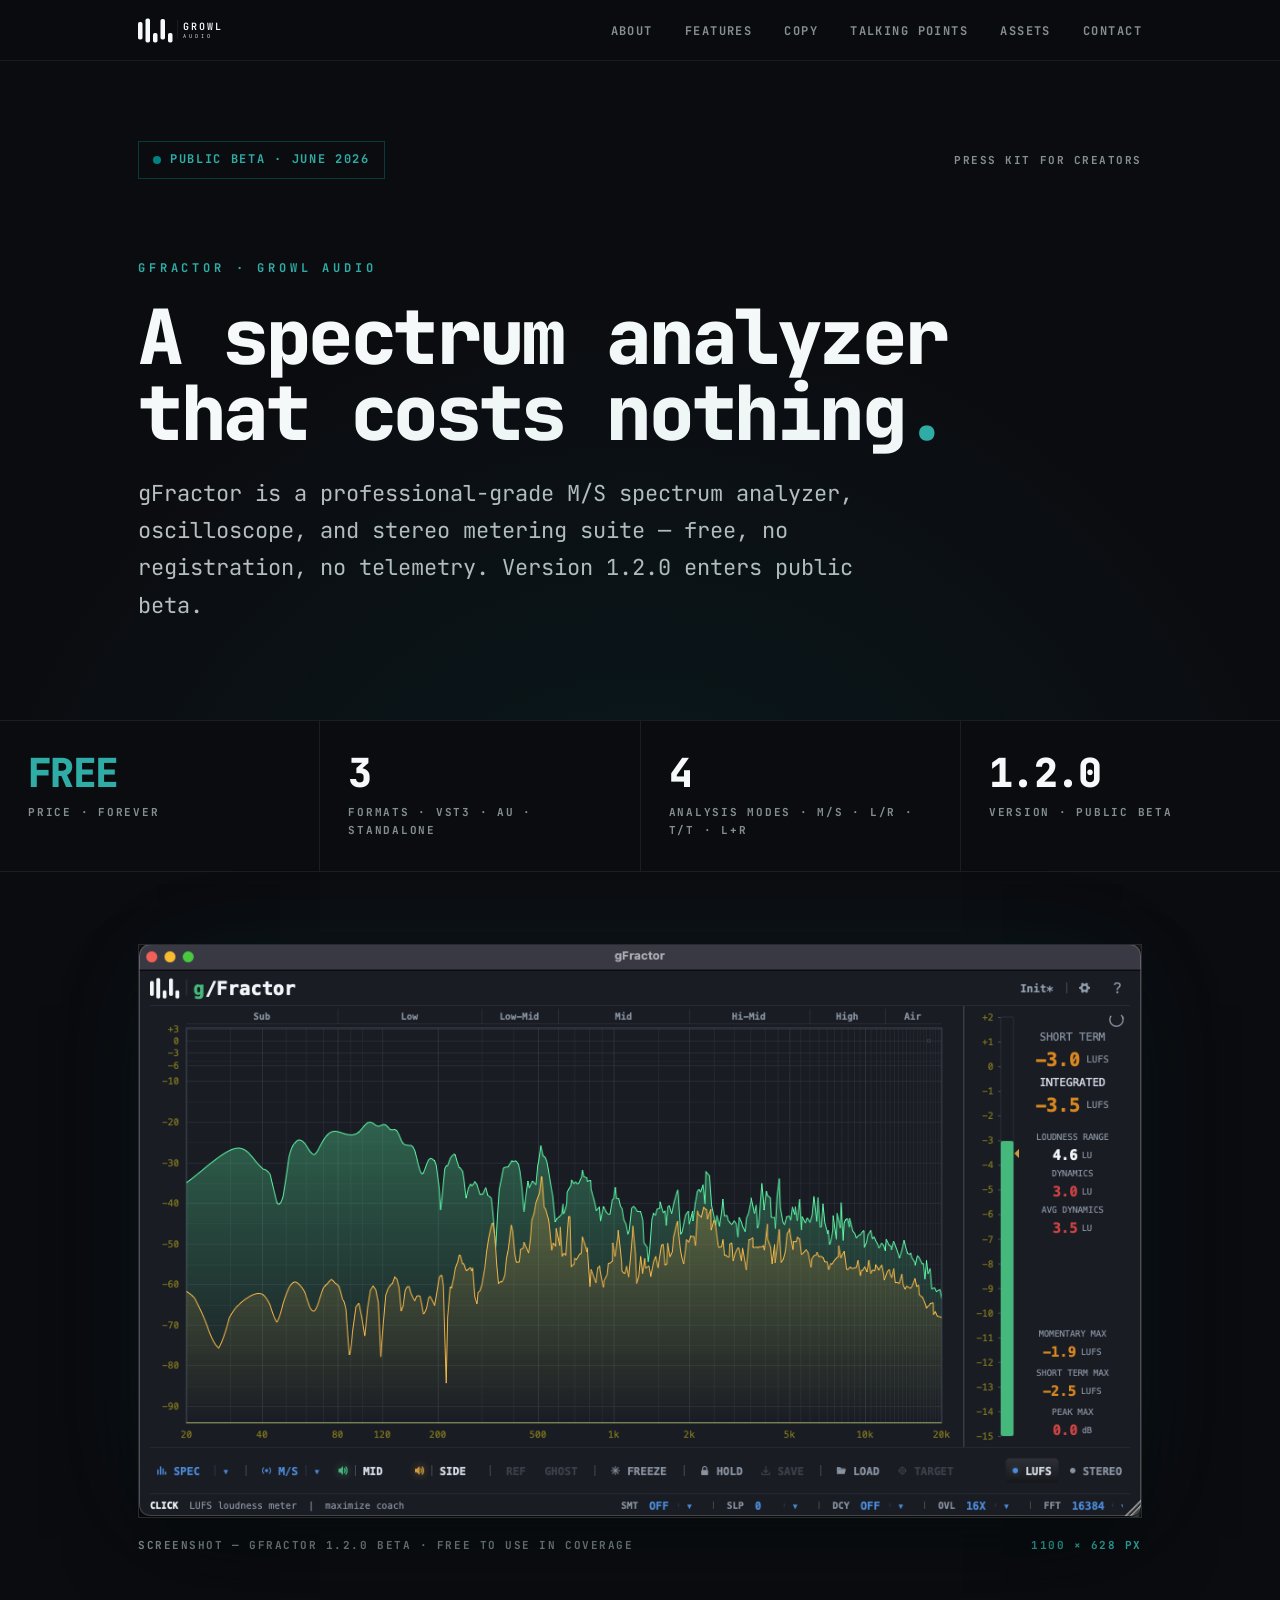
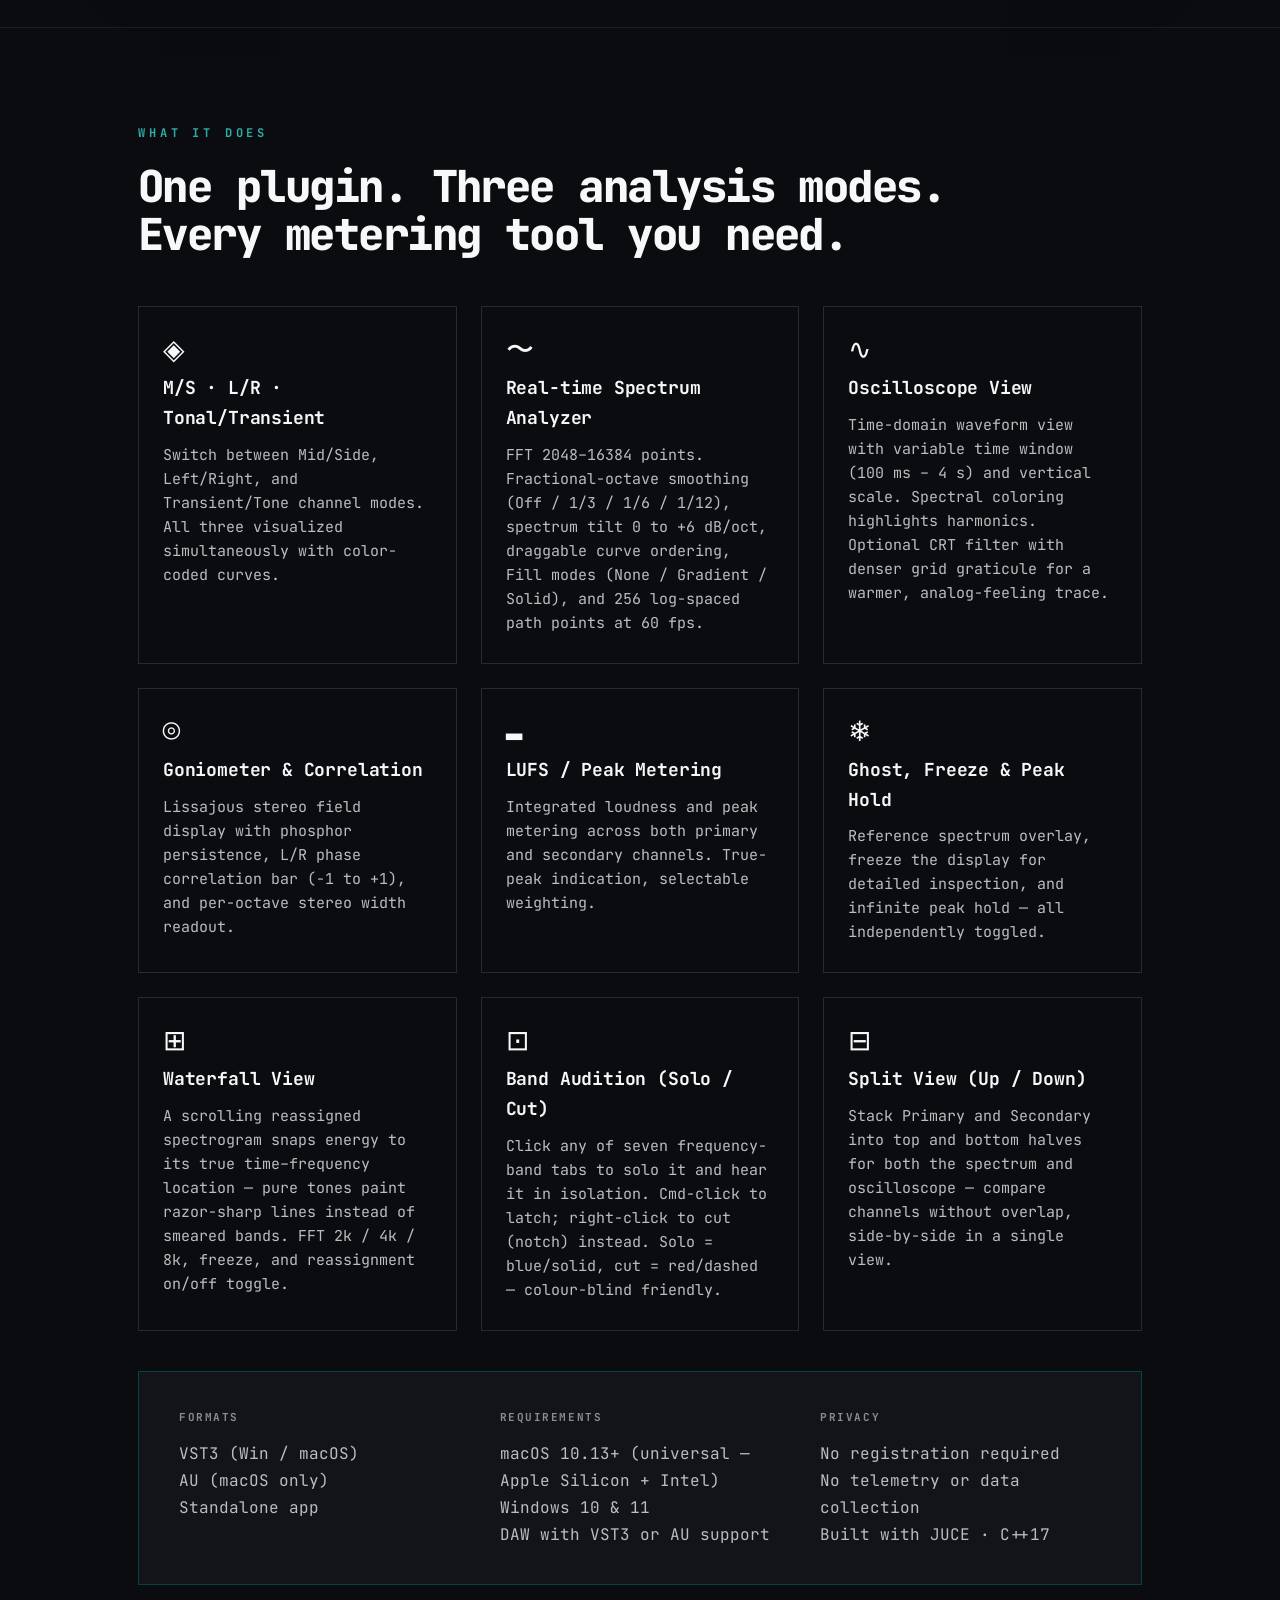
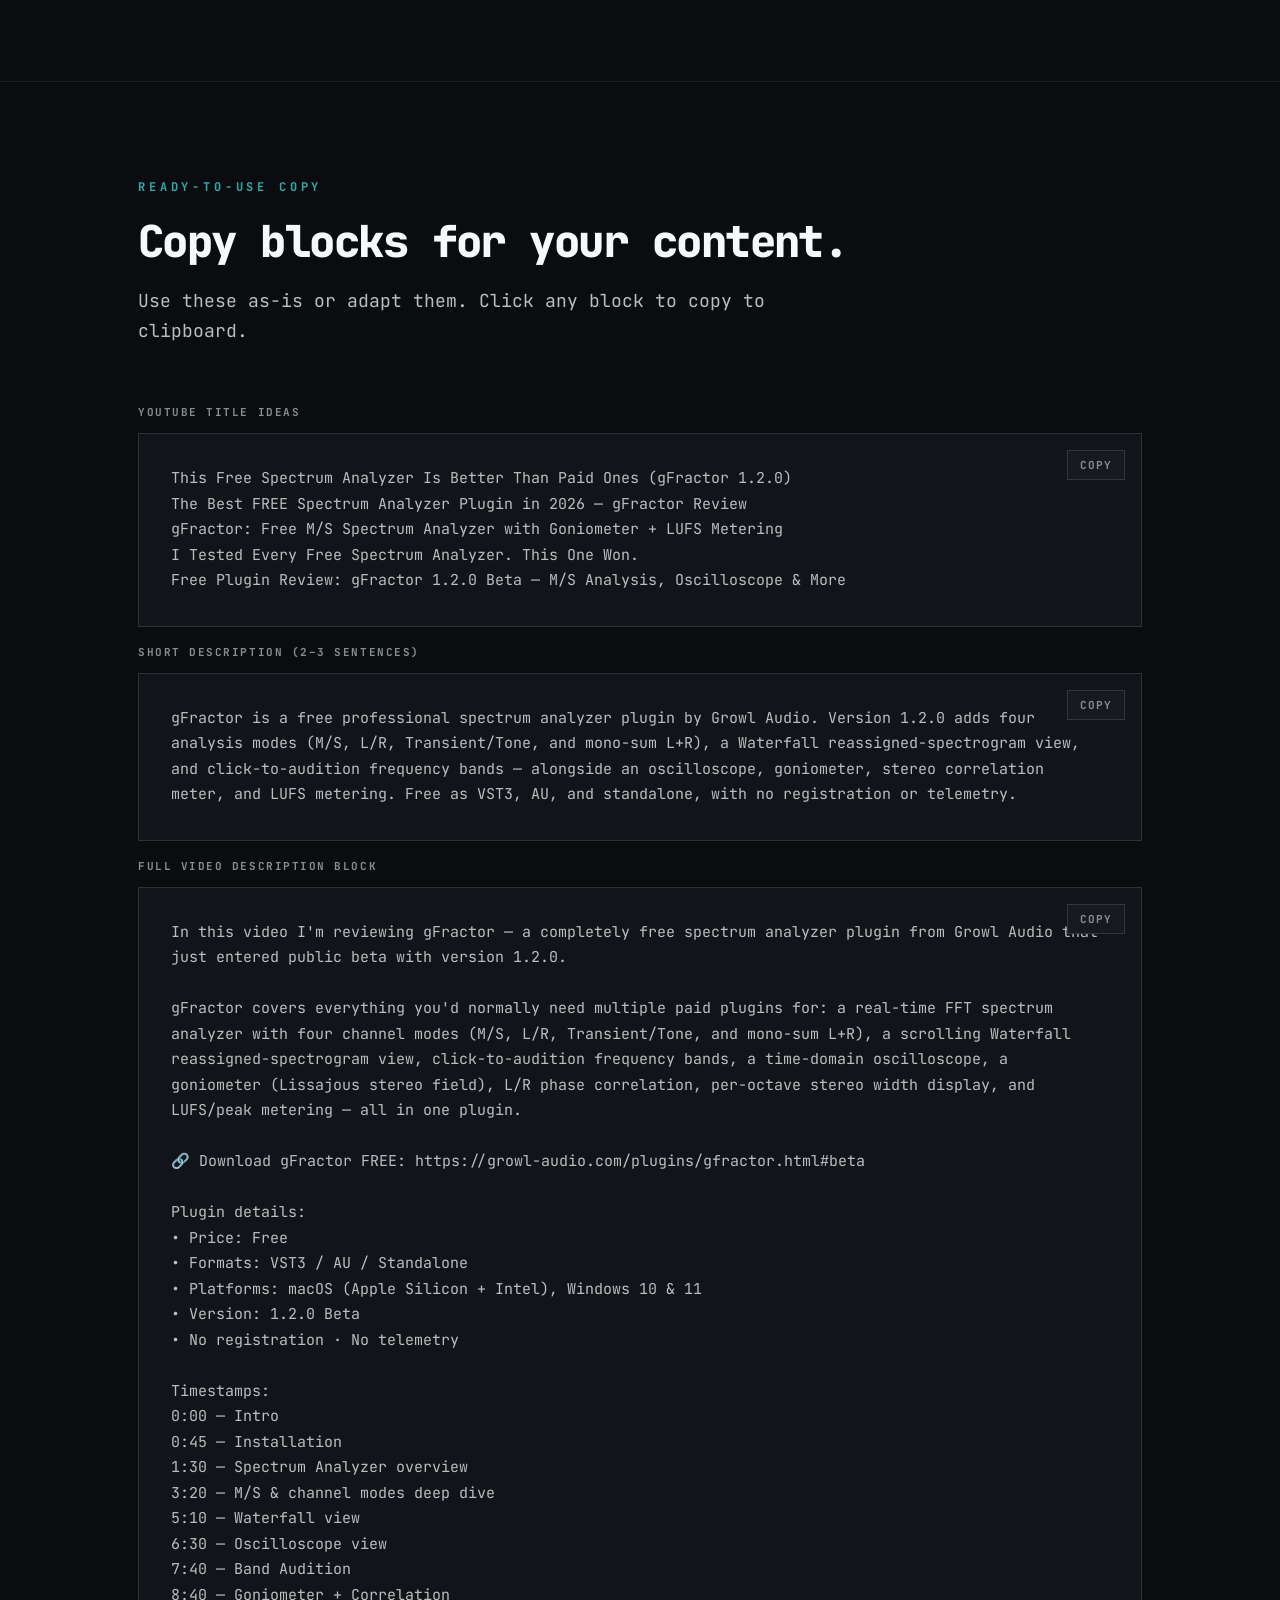
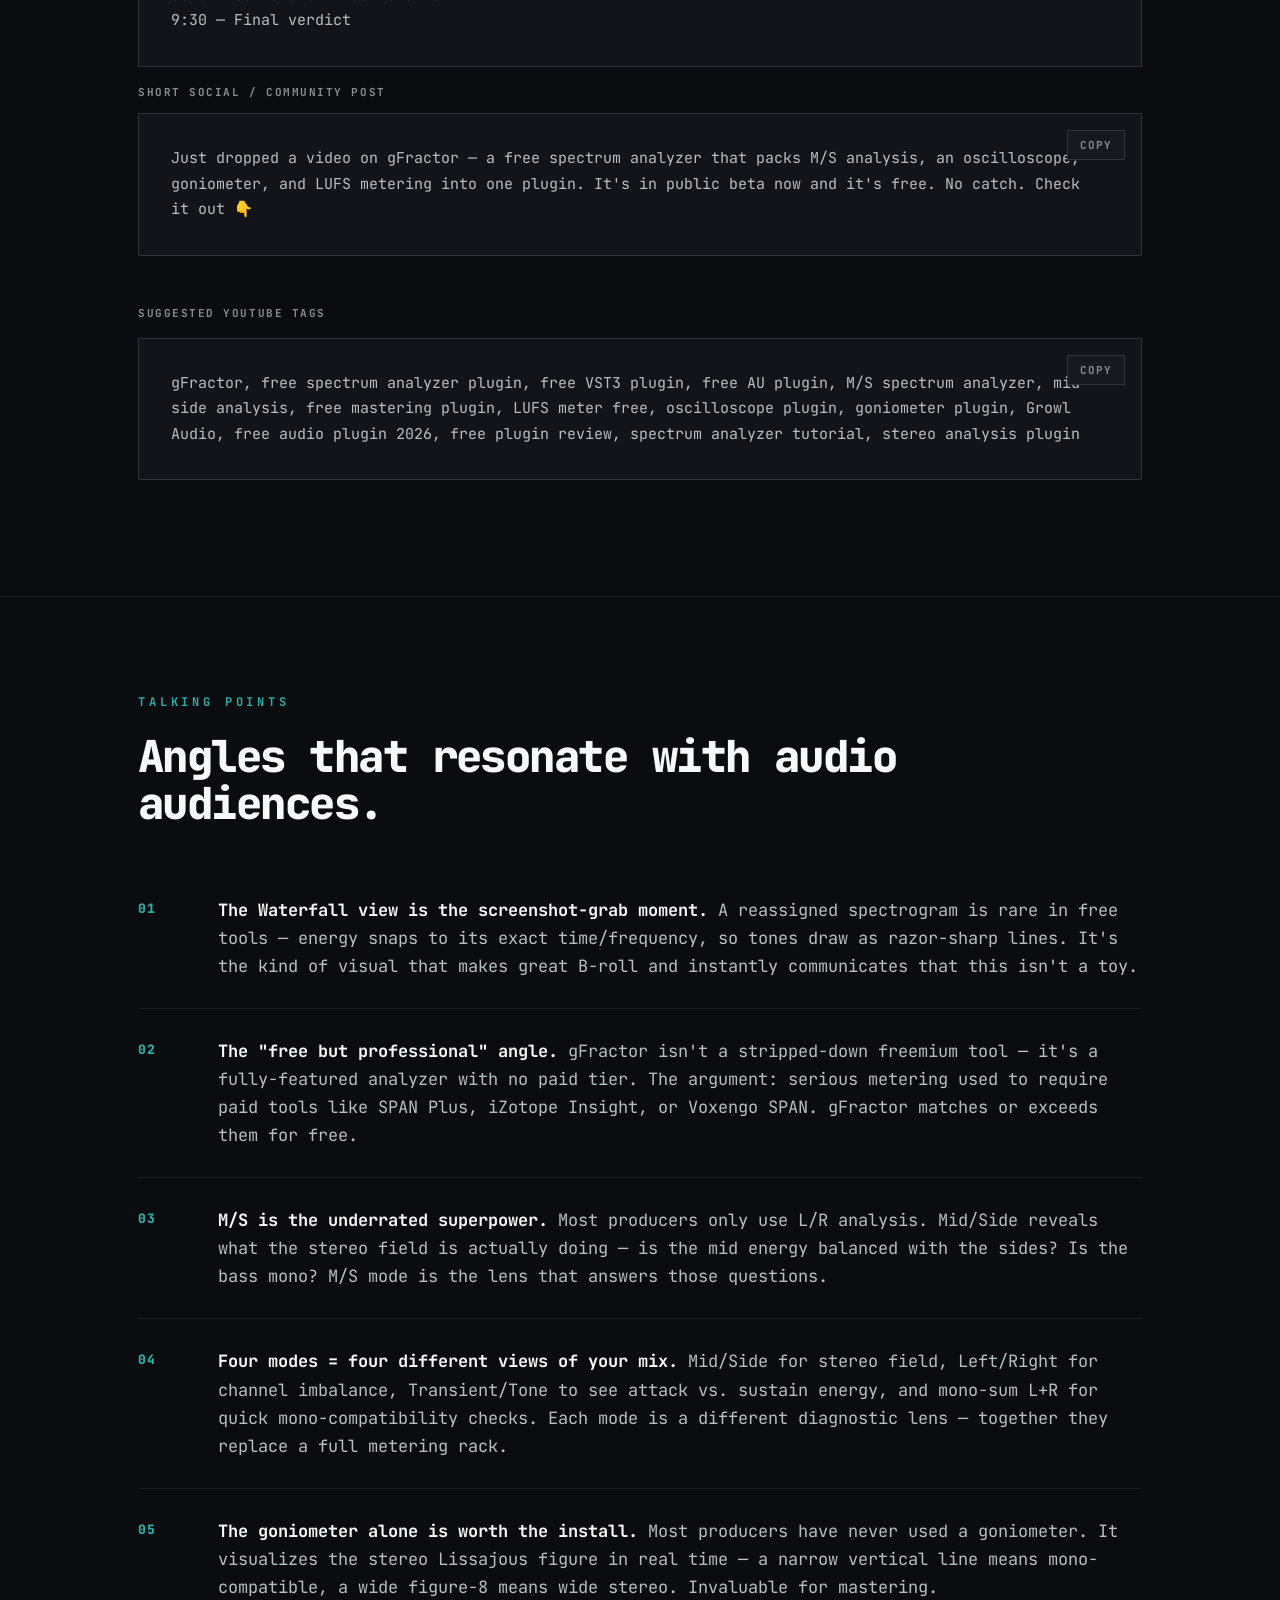
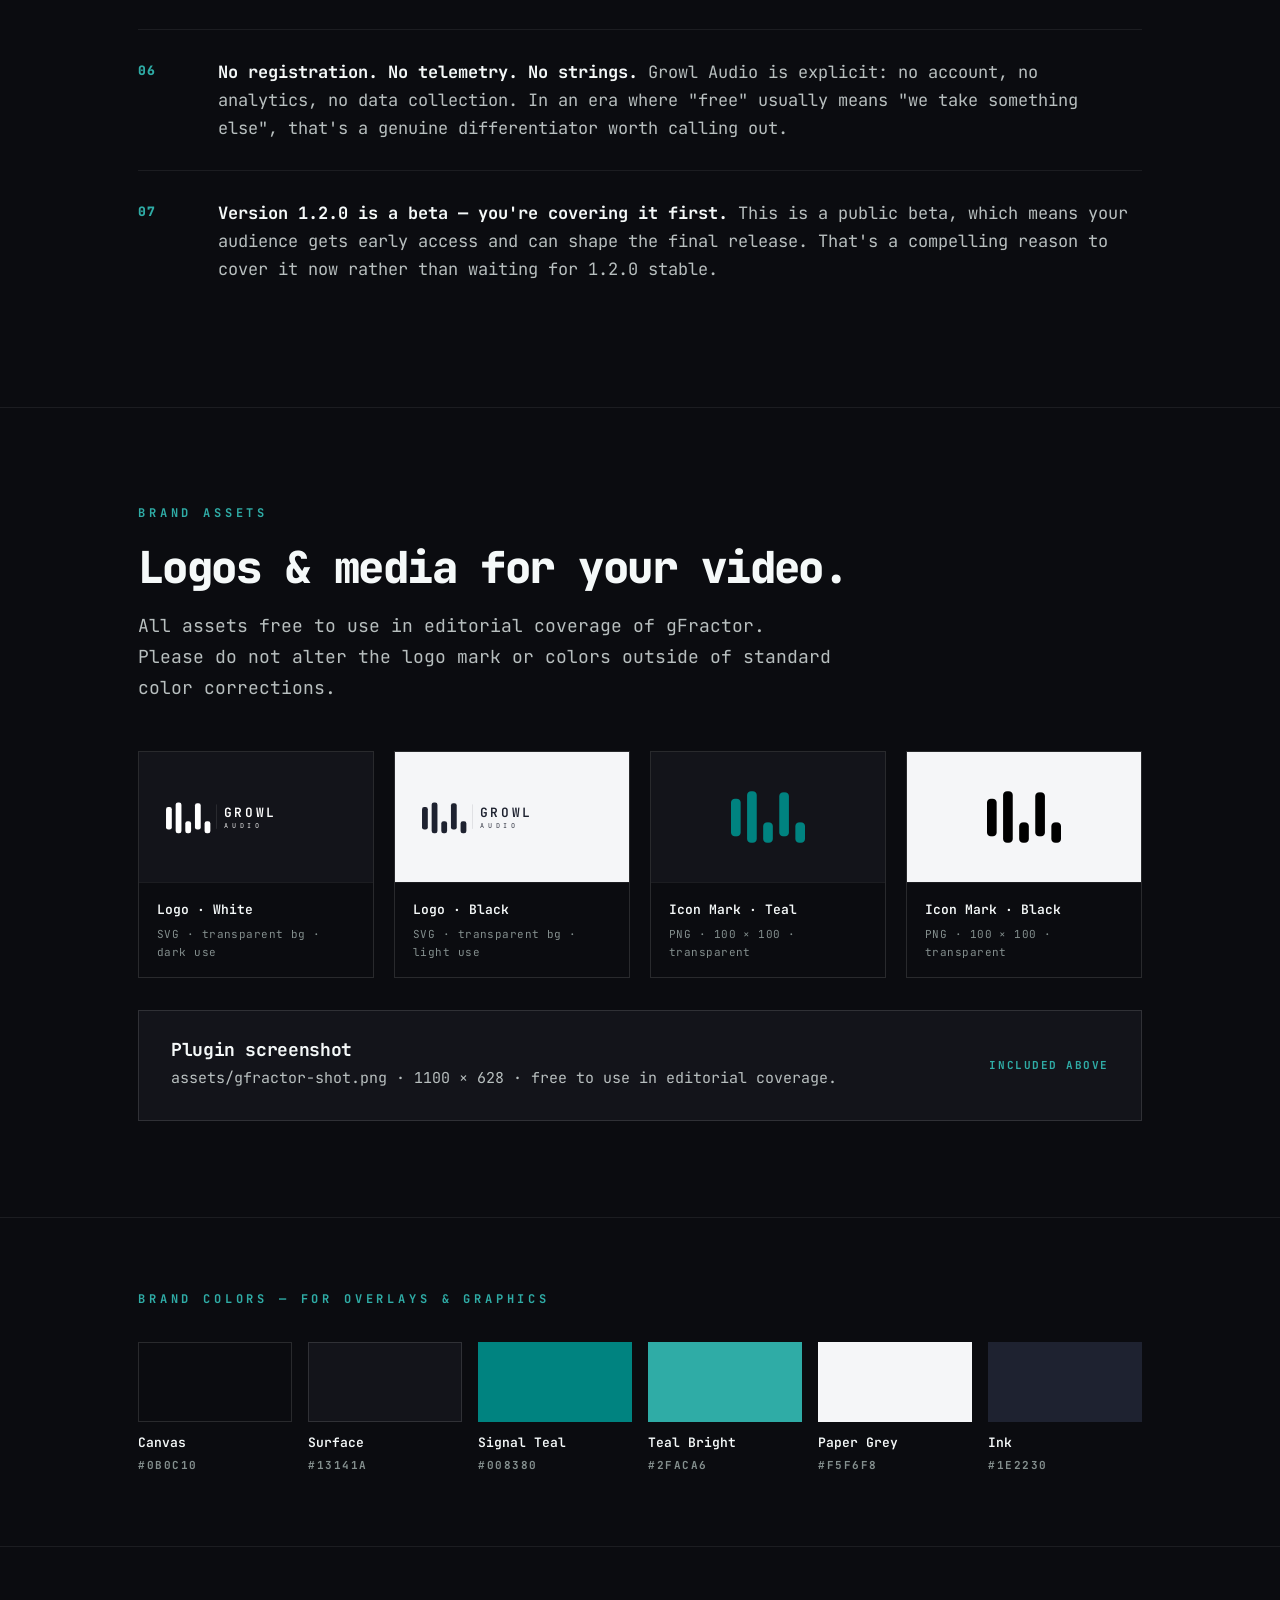
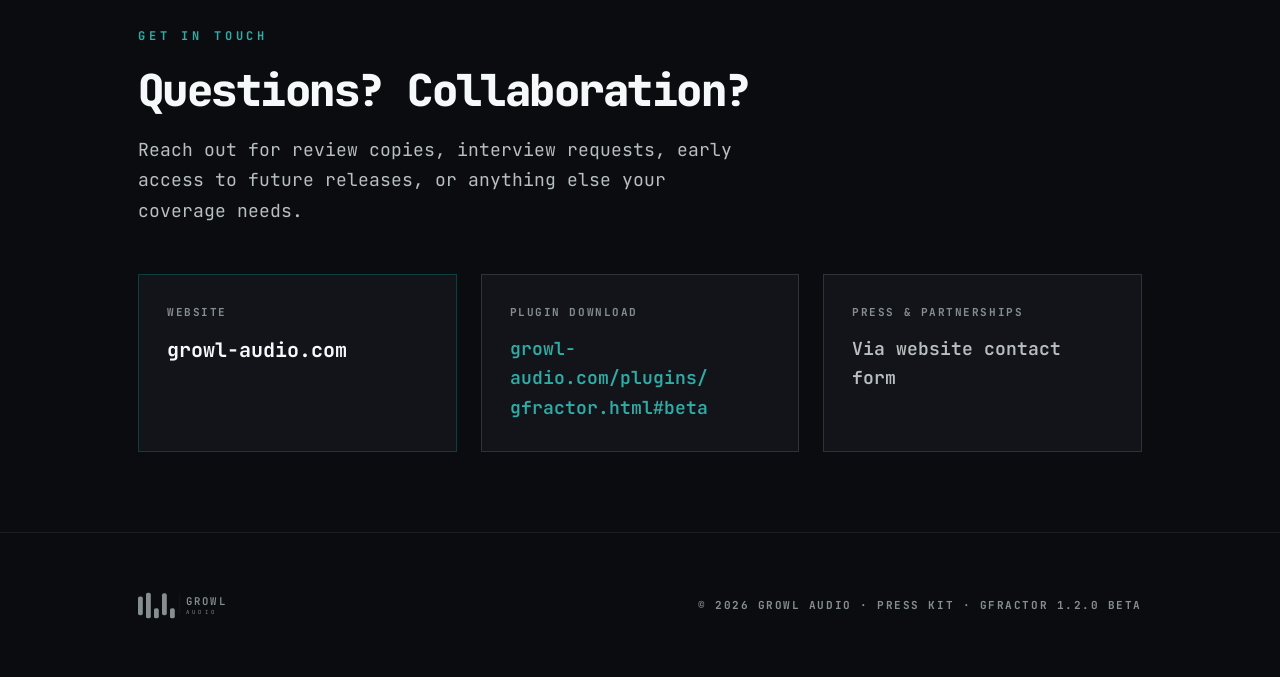
==== Press Kit - gFractor 1.2.0.html @ 89ac6fda "Publish gFractor 1.2.0 press kit" ====
<!doctype html>
<html lang="en">
<head>
<meta charset="utf-8"/>
<title>Growl Audio · gFractor — Press Kit</title>
<meta name="description" content="Press kit for YouTube creators covering gFractor 1.2.0 Beta — free M/S spectrum analyzer by Growl Audio.">
<link rel="preconnect" href="https://fonts.googleapis.com">
<link rel="preconnect" href="https://fonts.gstatic.com" crossorigin>
<link href="https://fonts.googleapis.com/css2?family=JetBrains+Mono:wght@300;400;500;600;700;800&display=swap" rel="stylesheet">
<style>
:root{
  --bg:#0b0c10; --bg-alt:#0f1015; --surface:#13141a; --surface-2:#181920;
  --accent:#008380; --accent-text:#2faca6;
  --text:oklch(98% 0.004 195); --text-2:oklch(80% 0.008 195); --text-3:oklch(64% 0.012 195);
  --border:rgba(255,255,255,0.07); --border-strong:rgba(255,255,255,0.12);
  --warn:#c0392b;
  --font:'JetBrains Mono','Fira Code',ui-monospace,'SF Mono',Menlo,Consolas,monospace;
}
*{box-sizing:border-box;}
html{scroll-behavior:smooth;}
body{margin:0;padding:0;background:var(--bg);color:var(--text);font-family:var(--font);-webkit-font-smoothing:antialiased;line-height:1.65;}

/* ── layout ──────────────────────────────────────────────── */
.container{max-width:1100px;margin:0 auto;padding:0 48px;}
section{padding:96px 0;}
section+section{border-top:1px solid var(--border);}

/* ── utility ─────────────────────────────────────────────── */
.kicker{font-size:12px;font-weight:700;letter-spacing:0.32em;text-transform:uppercase;color:var(--accent-text);margin:0 0 20px;}
.display{font-size:76px;font-weight:800;letter-spacing:-0.045em;line-height:1.0;margin:0 0 24px;color:var(--text);}
.headline{font-size:44px;font-weight:800;letter-spacing:-0.035em;line-height:1.08;margin:0 0 20px;color:var(--text);}
.title{font-size:28px;font-weight:700;letter-spacing:-0.02em;line-height:1.2;margin:0 0 12px;color:var(--text);}
.body{font-size:18px;font-weight:400;line-height:1.7;color:var(--text-2);margin:0;}
.label{font-size:11px;font-weight:700;letter-spacing:0.14em;text-transform:uppercase;color:var(--text-3);}
.teal{color:var(--accent-text);}
.muted{color:var(--text-3);}
hr.rule{border:0;border-top:1px solid var(--border);margin:0;}

.panel{background:var(--surface);border:1px solid var(--border-strong);}
.panel-teal{border-color:rgba(0,131,128,0.4);}

/* ── logo ─────────────────────────────────────────────────── */
.logo svg{display:block;}

/* ── hero ─────────────────────────────────────────────────── */
#hero{padding:80px 0 96px;position:relative;overflow:hidden;}
#hero::after{content:'';position:absolute;left:50%;bottom:-260px;transform:translateX(-50%);width:1400px;height:700px;background:radial-gradient(ellipse at 50% 100%,rgba(0,131,128,0.13) 0%,transparent 70%);pointer-events:none;}
.hero-top{display:flex;align-items:center;justify-content:space-between;margin-bottom:80px;}
.badge{display:inline-flex;align-items:center;gap:9px;font-size:12px;font-weight:700;letter-spacing:0.14em;text-transform:uppercase;color:var(--accent-text);border:1px solid rgba(0,131,128,0.4);padding:8px 14px;}
.badge .dot{width:8px;height:8px;background:var(--accent);border-radius:50%;animation:blink 1.6s steps(1) infinite;}
@keyframes blink{0%,60%{opacity:1}61%,100%{opacity:0.25}}

/* ── facts grid ──────────────────────────────────────────── */
.facts{display:grid;grid-template-columns:repeat(4,1fr);gap:1px;background:var(--border);}
.fact{background:var(--bg);padding:32px 28px;}
.fact .val{font-size:40px;font-weight:800;letter-spacing:-0.04em;color:var(--text);line-height:1;margin-bottom:10px;}
.fact .val.teal{color:var(--accent-text);}
.fact .key{font-size:11px;font-weight:700;letter-spacing:0.16em;text-transform:uppercase;color:var(--text-3);}

/* ── screenshot ──────────────────────────────────────────── */
.shot-wrap{border:1px solid var(--border-strong);overflow:hidden;position:relative;box-shadow:0 40px 80px -20px rgba(0,0,0,0.6),0 0 100px -30px rgba(0,131,128,0.2);}
.shot-wrap img{display:block;width:100%;height:auto;}

/* ── features ────────────────────────────────────────────── */
.features{display:grid;grid-template-columns:repeat(3,1fr);gap:24px;}
.feat{padding:28px 24px;border:1px solid var(--border-strong);display:flex;flex-direction:column;gap:10px;}
.feat .icon{font-size:28px;line-height:1;}
.feat h3{font-size:18px;font-weight:700;letter-spacing:-0.01em;margin:0;color:var(--text);}
.feat p{font-size:15px;line-height:1.6;color:var(--text-2);margin:0;}

/* ── copy blocks ─────────────────────────────────────────── */
.copy-block{position:relative;background:var(--surface);border:1px solid var(--border-strong);padding:32px 36px 32px 32px;}
.copy-block pre{font-family:var(--font);font-size:15px;line-height:1.7;color:var(--text-2);white-space:pre-wrap;word-break:break-word;margin:0;overflow:visible;}
.copy-block .copy-btn{position:absolute;top:16px;right:16px;background:var(--surface-2);border:1px solid var(--border-strong);color:var(--text-3);font-family:var(--font);font-size:11px;font-weight:700;letter-spacing:0.1em;text-transform:uppercase;padding:7px 12px;cursor:pointer;transition:color 0.15s,border-color 0.15s;}
.copy-block .copy-btn:hover{color:var(--accent-text);border-color:rgba(0,131,128,0.5);}
.copy-block .copy-btn.copied{color:var(--accent-text);border-color:var(--accent);}
.copy-rows{display:flex;flex-direction:column;gap:16px;}

/* ── talking points ──────────────────────────────────────── */
.talkpoints{display:flex;flex-direction:column;gap:0;}
.tp{display:grid;grid-template-columns:56px 1fr;gap:24px;align-items:start;padding:28px 0;border-bottom:1px solid var(--border);}
.tp:last-child{border-bottom:0;}
.tp .num{font-size:13px;font-weight:800;letter-spacing:0.08em;color:var(--accent-text);padding-top:2px;}
.tp .text{font-size:17px;line-height:1.65;color:var(--text-2);}
.tp .text strong{color:var(--text);font-weight:700;}

/* ── assets ──────────────────────────────────────────────── */
.asset-grid{display:grid;grid-template-columns:repeat(4,1fr);gap:20px;}
.asset-card{border:1px solid var(--border-strong);display:flex;flex-direction:column;}
.asset-card .preview{height:130px;display:flex;align-items:center;justify-content:center;background:var(--surface);}
.asset-card .preview.on-light{background:#f5f6f8;}
.asset-card .meta{padding:16px 18px;border-top:1px solid var(--border);display:flex;flex-direction:column;gap:4px;}
.asset-card .meta .name{font-size:13px;font-weight:600;color:var(--text);}
.asset-card .meta .spec{font-size:11px;color:var(--text-3);letter-spacing:0.04em;}

/* ── tags ──────────────────────────────────────────────── */
.tag-grid{display:flex;flex-wrap:wrap;gap:10px;}
.tag{font-size:13px;font-weight:700;letter-spacing:0.04em;padding:8px 14px;background:var(--surface);border:1px solid var(--border-strong);color:var(--text-2);}

/* ── nav ──────────────────────────────────────────────────── */
.site-nav{position:sticky;top:0;z-index:100;background:rgba(11,12,16,0.9);backdrop-filter:blur(16px);-webkit-backdrop-filter:blur(16px);border-bottom:1px solid var(--border);}
.site-nav .inner{display:flex;align-items:center;justify-content:space-between;height:60px;padding:0 48px;max-width:1100px;margin:0 auto;}
.nav-links{display:flex;gap:32px;list-style:none;margin:0;padding:0;}
.nav-links a{font-size:12px;font-weight:700;letter-spacing:0.12em;text-transform:uppercase;color:var(--text-3);text-decoration:none;transition:color 0.15s;}
.nav-links a:hover{color:var(--accent-text);}

/* ── footer ──────────────────────────────────────────────── */
footer{border-top:1px solid var(--border);padding:56px 0;}
footer .inner{display:flex;align-items:center;justify-content:space-between;}
</style>
</head>
<body>

<!-- sticky nav -->
<nav class="site-nav">
  <div class="inner">
    <svg viewBox="0 0 280 60" height="30" fill="currentColor" aria-label="Growl Audio">
      <rect x="0" y="14" width="9" height="35" rx="3.5"/><rect x="15" y="7" width="9" height="48" rx="3.5"/>
      <rect x="30" y="36" width="9" height="19" rx="3.5"/><rect x="45" y="8" width="9" height="41" rx="3.5"/>
      <rect x="60" y="36" width="9" height="19" rx="3.5"/>
      <rect x="78" y="10" width="1" height="38" opacity="0.15"/>
      <text x="90" y="30" font-family="'JetBrains Mono',monospace" font-weight="600" font-size="20" letter-spacing="4">GROWL</text>
      <text x="90" y="46" font-family="'JetBrains Mono',monospace" font-weight="300" font-size="10.5" letter-spacing="6">AUDIO</text>
    </svg>
    <ul class="nav-links">
      <li><a href="#about">About</a></li>
      <li><a href="#features">Features</a></li>
      <li><a href="#copy">Copy</a></li>
      <li><a href="#talking-points">Talking Points</a></li>
      <li><a href="#assets">Assets</a></li>
      <li><a href="#contact">Contact</a></li>
    </ul>
  </div>
</nav>

<!-- ══ HERO ══════════════════════════════════════════════════ -->
<section id="hero">
  <div class="container">
    <div class="hero-top">
      <div class="badge"><span class="dot"></span>Public Beta · June 2026</div>
      <div class="label" style="color:var(--text-3);">Press Kit for Creators</div>
    </div>
    <div class="kicker">gFractor · Growl Audio</div>
    <h1 class="display">A spectrum analyzer<br>that costs nothing<span style="color:var(--accent-text);">.</span></h1>
    <p class="body" style="max-width:760px;font-size:22px;">gFractor is a professional-grade M/S spectrum analyzer, oscilloscope, and stereo metering suite — free, no registration, no telemetry. Version 1.2.0 enters public beta.</p>
  </div>
</section>

<!-- ══ KEY FACTS ══════════════════════════════════════════════ -->
<section id="about" style="padding:0;">
  <div class="facts">
    <div class="fact"><div class="val teal">FREE</div><div class="key">Price · forever</div></div>
    <div class="fact"><div class="val">3</div><div class="key">Formats · VST3 · AU · Standalone</div></div>
    <div class="fact"><div class="val">4</div><div class="key">Analysis modes · M/S · L/R · T/T · L+R</div></div>
    <div class="fact"><div class="val">1.2.0</div><div class="key">Version · public beta</div></div>
  </div>
</section>

<!-- ══ PLUGIN SCREENSHOT ══════════════════════════════════════ -->
<section style="padding:72px 0;">
  <div class="container">
    <div class="shot-wrap">
      <img src="assets/gfractor-shot.png" alt="gFractor 1.2.0 — spectrum analyzer with LUFS metering panel open" loading="lazy"/>
    </div>
    <div style="display:flex;justify-content:space-between;align-items:center;margin-top:18px;">
      <div class="label">Screenshot — gFractor 1.2.0 Beta · free to use in coverage</div>
      <div class="label teal">1100 × 628 px</div>
    </div>
  </div>
</section>

<!-- ══ FEATURES ═══════════════════════════════════════════════ -->
<section id="features">
  <div class="container">
    <div class="kicker">What it does</div>
    <h2 class="headline">One plugin. Three analysis modes.<br>Every metering tool you need.</h2>
    <div class="features" style="margin-top:48px;">
      <div class="feat">
        <div class="icon">◈</div>
        <h3>M/S · L/R · Tonal/Transient</h3>
        <p>Switch between Mid/Side, Left/Right, and Transient/Tone channel modes. All three visualized simultaneously with color-coded curves.</p>
      </div>
      <div class="feat">
        <div class="icon">〜</div>
        <h3>Real-time Spectrum Analyzer</h3>
        <p>FFT 2048–16384 points. Fractional-octave smoothing (Off / 1/3 / 1/6 / 1/12), spectrum tilt 0 to +6 dB/oct, draggable curve ordering, Fill modes (None / Gradient / Solid), and 256 log-spaced path points at 60 fps.</p>
      </div>
      <div class="feat">
        <div class="icon">∿</div>
        <h3>Oscilloscope View</h3>
        <p>Time-domain waveform view with variable time window (100 ms – 4 s) and vertical scale. Spectral coloring highlights harmonics. Optional CRT filter with denser grid graticule for a warmer, analog-feeling trace.</p>
      </div>
      <div class="feat">
        <div class="icon">◎</div>
        <h3>Goniometer &amp; Correlation</h3>
        <p>Lissajous stereo field display with phosphor persistence, L/R phase correlation bar (−1 to +1), and per-octave stereo width readout.</p>
      </div>
      <div class="feat">
        <div class="icon">▬</div>
        <h3>LUFS / Peak Metering</h3>
        <p>Integrated loudness and peak metering across both primary and secondary channels. True-peak indication, selectable weighting.</p>
      </div>
      <div class="feat">
        <div class="icon">❄</div>
        <h3>Ghost, Freeze &amp; Peak Hold</h3>
        <p>Reference spectrum overlay, freeze the display for detailed inspection, and infinite peak hold — all independently toggled.</p>
      </div>
      <div class="feat">
        <div class="icon">⊞</div>
        <h3>Waterfall View</h3>
        <p>A scrolling reassigned spectrogram snaps energy to its true time–frequency location — pure tones paint razor-sharp lines instead of smeared bands. FFT 2k / 4k / 8k, freeze, and reassignment on/off toggle.</p>
      </div>
      <div class="feat">
        <div class="icon">⊡</div>
        <h3>Band Audition (Solo / Cut)</h3>
        <p>Click any of seven frequency-band tabs to solo it and hear it in isolation. Cmd-click to latch; right-click to cut (notch) instead. Solo = blue/solid, cut = red/dashed — colour-blind friendly.</p>
      </div>
      <div class="feat">
        <div class="icon">⊟</div>
        <h3>Split View (Up / Down)</h3>
        <p>Stack Primary and Secondary into top and bottom halves for both the spectrum and oscilloscope — compare channels without overlap, side-by-side in a single view.</p>
      </div>
    </div>

    <div class="panel panel-teal" style="margin-top:40px;padding:36px 40px;display:grid;grid-template-columns:1fr 1fr 1fr;gap:40px;">
      <div>
        <div class="label" style="margin-bottom:14px;">Formats</div>
        <div class="body" style="font-size:16px;">VST3 (Win / macOS)<br>AU (macOS only)<br>Standalone app</div>
      </div>
      <div>
        <div class="label" style="margin-bottom:14px;">Requirements</div>
        <div class="body" style="font-size:16px;">macOS 10.13+ (universal — Apple Silicon + Intel)<br>Windows 10 &amp; 11<br>DAW with VST3 or AU support</div>
      </div>
      <div>
        <div class="label" style="margin-bottom:14px;">Privacy</div>
        <div class="body" style="font-size:16px;">No registration required<br>No telemetry or data collection<br>Built with JUCE · C++17</div>
      </div>
    </div>
  </div>
</section>

<!-- ══ SUGGESTED COPY ═════════════════════════════════════════ -->
<section id="copy">
  <div class="container">
    <div class="kicker">Ready-to-use copy</div>
    <h2 class="headline">Copy blocks for your content.</h2>
    <p class="body" style="margin-bottom:56px;max-width:700px;">Use these as-is or adapt them. Click any block to copy to clipboard.</p>

    <div class="copy-rows">

      <div>
        <div class="label" style="margin-bottom:12px;">YouTube title ideas</div>
        <div class="copy-block" data-copy>
          <button class="copy-btn" onclick="copyBlock(this)">Copy</button>
          <pre>This Free Spectrum Analyzer Is Better Than Paid Ones (gFractor 1.2.0)
The Best FREE Spectrum Analyzer Plugin in 2026 — gFractor Review
gFractor: Free M/S Spectrum Analyzer with Goniometer + LUFS Metering
I Tested Every Free Spectrum Analyzer. This One Won.
Free Plugin Review: gFractor 1.2.0 Beta — M/S Analysis, Oscilloscope &amp; More</pre>
        </div>
      </div>

      <div>
        <div class="label" style="margin-bottom:12px;">Short description (2–3 sentences)</div>
        <div class="copy-block" data-copy>
          <button class="copy-btn" onclick="copyBlock(this)">Copy</button>
          <pre>gFractor is a free professional spectrum analyzer plugin by Growl Audio. Version 1.2.0 adds four analysis modes (M/S, L/R, Transient/Tone, and mono-sum L+R), a Waterfall reassigned-spectrogram view, and click-to-audition frequency bands — alongside an oscilloscope, goniometer, stereo correlation meter, and LUFS metering. Free as VST3, AU, and standalone, with no registration or telemetry.</pre>
        </div>
      </div>

      <div>
        <div class="label" style="margin-bottom:12px;">Full video description block</div>
        <div class="copy-block" data-copy>
          <button class="copy-btn" onclick="copyBlock(this)">Copy</button>
          <pre>In this video I'm reviewing gFractor — a completely free spectrum analyzer plugin from Growl Audio that just entered public beta with version 1.2.0.

gFractor covers everything you'd normally need multiple paid plugins for: a real-time FFT spectrum analyzer with four channel modes (M/S, L/R, Transient/Tone, and mono-sum L+R), a scrolling Waterfall reassigned-spectrogram view, click-to-audition frequency bands, a time-domain oscilloscope, a goniometer (Lissajous stereo field), L/R phase correlation, per-octave stereo width display, and LUFS/peak metering — all in one plugin.

🔗 Download gFractor FREE: https://growl-audio.com/plugins/gfractor.html#beta

Plugin details:
• Price: Free
• Formats: VST3 / AU / Standalone
• Platforms: macOS (Apple Silicon + Intel), Windows 10 &amp; 11
• Version: 1.2.0 Beta
• No registration · No telemetry

Timestamps:
0:00 — Intro
0:45 — Installation
1:30 — Spectrum Analyzer overview
3:20 — M/S &amp; channel modes deep dive
5:10 — Waterfall view
6:30 — Oscilloscope view
7:40 — Band Audition
8:40 — Goniometer + Correlation
9:30 — Final verdict</pre>
        </div>
      </div>

      <div>
        <div class="label" style="margin-bottom:12px;">Short social / community post</div>
        <div class="copy-block" data-copy>
          <button class="copy-btn" onclick="copyBlock(this)">Copy</button>
          <pre>Just dropped a video on gFractor — a free spectrum analyzer that packs M/S analysis, an oscilloscope, goniometer, and LUFS metering into one plugin. It's in public beta now and it's free. No catch. Check it out 👇</pre>
        </div>
      </div>

    </div>

    <!-- Tags -->
    <div style="margin-top:48px;">
      <div class="label" style="margin-bottom:16px;">Suggested YouTube tags</div>
      <div class="copy-block" data-copy style="margin-bottom:20px;">
        <button class="copy-btn" onclick="copyBlock(this)">Copy</button>
        <pre>gFractor, free spectrum analyzer plugin, free VST3 plugin, free AU plugin, M/S spectrum analyzer, mid side analysis, free mastering plugin, LUFS meter free, oscilloscope plugin, goniometer plugin, Growl Audio, free audio plugin 2026, free plugin review, spectrum analyzer tutorial, stereo analysis plugin</pre>
      </div>
    </div>

  </div>
</section>

<!-- ══ TALKING POINTS ═════════════════════════════════════════ -->
<section id="talking-points">
  <div class="container">
    <div class="kicker">Talking points</div>
    <h2 class="headline">Angles that resonate with audio audiences.</h2>
    <div class="talkpoints" style="margin-top:40px;">
      <div class="tp">
        <div class="num">01</div>
        <div class="text"><strong>The Waterfall view is the screenshot-grab moment.</strong> A reassigned spectrogram is rare in free tools — energy snaps to its exact time/frequency, so tones draw as razor-sharp lines. It's the kind of visual that makes great B-roll and instantly communicates that this isn't a toy.</div>
      </div>
      <div class="tp">
        <div class="num">02</div>
        <div class="text"><strong>The "free but professional" angle.</strong> gFractor isn't a stripped-down freemium tool — it's a fully-featured analyzer with no paid tier. The argument: serious metering used to require paid tools like SPAN Plus, iZotope Insight, or Voxengo SPAN. gFractor matches or exceeds them for free.</div>
      </div>
      <div class="tp">
        <div class="num">03</div>
        <div class="text"><strong>M/S is the underrated superpower.</strong> Most producers only use L/R analysis. Mid/Side reveals what the stereo field is actually doing — is the mid energy balanced with the sides? Is the bass mono? M/S mode is the lens that answers those questions.</div>
      </div>
      <div class="tp">
        <div class="num">04</div>
        <div class="text"><strong>Four modes = four different views of your mix.</strong> Mid/Side for stereo field, Left/Right for channel imbalance, Transient/Tone to see attack vs. sustain energy, and mono-sum L+R for quick mono-compatibility checks. Each mode is a different diagnostic lens — together they replace a full metering rack.</div>
      </div>
      <div class="tp">
        <div class="num">05</div>
        <div class="text"><strong>The goniometer alone is worth the install.</strong> Most producers have never used a goniometer. It visualizes the stereo Lissajous figure in real time — a narrow vertical line means mono-compatible, a wide figure-8 means wide stereo. Invaluable for mastering.</div>
      </div>
      <div class="tp">
        <div class="num">06</div>
        <div class="text"><strong>No registration. No telemetry. No strings.</strong> Growl Audio is explicit: no account, no analytics, no data collection. In an era where "free" usually means "we take something else", that's a genuine differentiator worth calling out.</div>
      </div>
      <div class="tp">
        <div class="num">07</div>
        <div class="text"><strong>Version 1.2.0 is a beta — you're covering it first.</strong> This is a public beta, which means your audience gets early access and can shape the final release. That's a compelling reason to cover it now rather than waiting for 1.2.0 stable.</div>
      </div>
    </div>
  </div>
</section>

<!-- ══ BRAND ASSETS ════════════════════════════════════════════ -->
<section id="assets">
  <div class="container">
    <div class="kicker">Brand assets</div>
    <h2 class="headline">Logos &amp; media for your video.</h2>
    <p class="body" style="margin-bottom:48px;max-width:700px;">All assets free to use in editorial coverage of gFractor. Please do not alter the logo mark or colors outside of standard color corrections.</p>

    <div class="asset-grid">
      <div class="asset-card">
        <div class="preview">
          <svg viewBox="0 0 280 60" width="180" fill="white" aria-label="Growl Audio logo white">
            <rect x="0" y="14" width="9" height="35" rx="3.5"/><rect x="15" y="7" width="9" height="48" rx="3.5"/>
            <rect x="30" y="36" width="9" height="19" rx="3.5"/><rect x="45" y="8" width="9" height="41" rx="3.5"/>
            <rect x="60" y="36" width="9" height="19" rx="3.5"/><rect x="78" y="10" width="1" height="38" opacity="0.15"/>
            <text x="90" y="30" font-family="'JetBrains Mono',monospace" font-weight="600" font-size="20" letter-spacing="4">GROWL</text>
            <text x="90" y="46" font-family="'JetBrains Mono',monospace" font-weight="300" font-size="10.5" letter-spacing="6">AUDIO</text>
          </svg>
        </div>
        <div class="meta"><div class="name">Logo · White</div><div class="spec">SVG · transparent bg · dark use</div></div>
      </div>
      <div class="asset-card">
        <div class="preview on-light">
          <svg viewBox="0 0 280 60" width="180" fill="#1e2230" aria-label="Growl Audio logo dark">
            <rect x="0" y="14" width="9" height="35" rx="3.5"/><rect x="15" y="7" width="9" height="48" rx="3.5"/>
            <rect x="30" y="36" width="9" height="19" rx="3.5"/><rect x="45" y="8" width="9" height="41" rx="3.5"/>
            <rect x="60" y="36" width="9" height="19" rx="3.5"/><rect x="78" y="10" width="1" height="38" opacity="0.15"/>
            <text x="90" y="30" font-family="'JetBrains Mono',monospace" font-weight="600" font-size="20" letter-spacing="4">GROWL</text>
            <text x="90" y="46" font-family="'JetBrains Mono',monospace" font-weight="300" font-size="10.5" letter-spacing="6">AUDIO</text>
          </svg>
        </div>
        <div class="meta"><div class="name">Logo · Black</div><div class="spec">SVG · transparent bg · light use</div></div>
      </div>
      <div class="asset-card">
        <div class="preview">
          <img src="assets/logo-green-100.png" width="100" height="100" alt="Growl Audio bar mark green 100px" style="display:block;image-rendering:pixelated;"/>
        </div>
        <div class="meta"><div class="name">Icon Mark · Teal</div><div class="spec">PNG · 100 × 100 · transparent</div></div>
      </div>
      <div class="asset-card">
        <div class="preview on-light">
          <img src="assets/logo-black-100.png" width="100" height="100" alt="Growl Audio bar mark black 100px" style="display:block;image-rendering:pixelated;"/>
        </div>
        <div class="meta"><div class="name">Icon Mark · Black</div><div class="spec">PNG · 100 × 100 · transparent</div></div>
      </div>
    </div>

    <div class="panel" style="margin-top:32px;padding:28px 32px;display:flex;align-items:center;justify-content:space-between;gap:24px;">
      <div>
        <div class="title" style="font-size:18px;margin-bottom:6px;">Plugin screenshot</div>
        <div class="body" style="font-size:15px;">assets/gfractor-shot.png · 1100 × 628 · free to use in editorial coverage.</div>
      </div>
      <div class="label teal">Included above</div>
    </div>

  </div>
</section>

<!-- ══ BRAND COLORS ═══════════════════════════════════════════ -->
<section style="padding:72px 0;">
  <div class="container">
    <div class="kicker" style="margin-bottom:32px;">Brand colors — for overlays &amp; graphics</div>
    <div style="display:grid;grid-template-columns:repeat(6,1fr);gap:16px;">
      <div>
        <div style="height:80px;background:#0b0c10;border:1px solid var(--border-strong);"></div>
        <div style="margin-top:10px;"><div style="font-size:13px;font-weight:600;color:var(--text);">Canvas</div><div class="label" style="color:var(--text-3);margin-top:3px;">#0b0c10</div></div>
      </div>
      <div>
        <div style="height:80px;background:#13141a;border:1px solid var(--border-strong);"></div>
        <div style="margin-top:10px;"><div style="font-size:13px;font-weight:600;color:var(--text);">Surface</div><div class="label" style="color:var(--text-3);margin-top:3px;">#13141a</div></div>
      </div>
      <div>
        <div style="height:80px;background:#008380;"></div>
        <div style="margin-top:10px;"><div style="font-size:13px;font-weight:600;color:var(--text);">Signal Teal</div><div class="label" style="color:var(--text-3);margin-top:3px;">#008380</div></div>
      </div>
      <div>
        <div style="height:80px;background:#2faca6;"></div>
        <div style="margin-top:10px;"><div style="font-size:13px;font-weight:600;color:var(--text);">Teal Bright</div><div class="label" style="color:var(--text-3);margin-top:3px;">#2faca6</div></div>
      </div>
      <div>
        <div style="height:80px;background:#f5f6f8;border:1px solid var(--border-strong);"></div>
        <div style="margin-top:10px;"><div style="font-size:13px;font-weight:600;color:var(--text);">Paper Grey</div><div class="label" style="color:var(--text-3);margin-top:3px;">#f5f6f8</div></div>
      </div>
      <div>
        <div style="height:80px;background:#1e2230;"></div>
        <div style="margin-top:10px;"><div style="font-size:13px;font-weight:600;color:var(--text);">Ink</div><div class="label" style="color:var(--text-3);margin-top:3px;">#1e2230</div></div>
      </div>
    </div>
  </div>
</section>

<!-- ══ CONTACT ════════════════════════════════════════════════ -->
<section id="contact" style="padding:80px 0;">
  <div class="container">
    <div class="kicker">Get in touch</div>
    <h2 class="headline" style="margin-bottom:20px;">Questions? Collaboration?</h2>
    <p class="body" style="max-width:620px;margin-bottom:48px;">Reach out for review copies, interview requests, early access to future releases, or anything else your coverage needs.</p>
    <div style="display:grid;grid-template-columns:repeat(3,1fr);gap:24px;">
      <div class="panel panel-teal" style="padding:28px 28px;">
        <div class="label" style="margin-bottom:12px;">Website</div>
        <div style="font-size:20px;font-weight:700;color:var(--text);">growl-audio.com</div>
      </div>
      <div class="panel" style="padding:28px 28px;">
        <div class="label" style="margin-bottom:12px;">Plugin download</div>
        <div style="font-size:18px;font-weight:600;color:var(--text-2);"><a href="https://growl-audio.com/plugins/gfractor.html#beta" style="color:var(--accent-text);text-decoration:none;">growl-audio.com/plugins/<wbr>gfractor.html#beta</a></div>
      </div>
      <div class="panel" style="padding:28px 28px;">
        <div class="label" style="margin-bottom:12px;">Press &amp; Partnerships</div>
        <div style="font-size:18px;font-weight:600;color:var(--text-2);">Via website contact form</div>
      </div>
    </div>
  </div>
</section>

<!-- ══ FOOTER ═════════════════════════════════════════════════ -->
<footer>
  <div class="container">
    <div class="inner">
      <svg viewBox="0 0 280 60" height="32" fill="currentColor" style="color:var(--text-3);" aria-label="Growl Audio">
        <rect x="0" y="14" width="9" height="35" rx="3.5"/><rect x="15" y="7" width="9" height="48" rx="3.5"/>
        <rect x="30" y="36" width="9" height="19" rx="3.5"/><rect x="45" y="8" width="9" height="41" rx="3.5"/>
        <rect x="60" y="36" width="9" height="19" rx="3.5"/>
        <rect x="78" y="10" width="1" height="38" opacity="0.15"/>
        <text x="90" y="30" font-family="'JetBrains Mono',monospace" font-weight="600" font-size="20" letter-spacing="4">GROWL</text>
        <text x="90" y="46" font-family="'JetBrains Mono',monospace" font-weight="300" font-size="10.5" letter-spacing="6">AUDIO</text>
      </svg>
      <div class="label" style="color:var(--text-3);">© 2026 Growl Audio · Press Kit · gFractor 1.2.0 Beta</div>
    </div>
  </div>
</footer>

<script>
function copyBlock(btn){
  const pre = btn.closest('.copy-block').querySelector('pre');
  const text = pre.innerText;
  navigator.clipboard.writeText(text).then(()=>{
    btn.textContent='Copied!';
    btn.classList.add('copied');
    setTimeout(()=>{btn.textContent='Copy';btn.classList.remove('copied');},2200);
  }).catch(()=>{
    const ta=document.createElement('textarea');
    ta.value=text;ta.style.position='fixed';ta.style.opacity='0';
    document.body.appendChild(ta);ta.select();document.execCommand('copy');
    document.body.removeChild(ta);
    btn.textContent='Copied!';btn.classList.add('copied');
    setTimeout(()=>{btn.textContent='Copy';btn.classList.remove('copied');},2200);
  });
}
</script>

<template id="__bundler_thumbnail" data-bg-color="#0b0c10">
  <svg viewBox="0 0 1200 800" xmlns="http://www.w3.org/2000/svg">
    <rect width="1200" height="800" fill="#0b0c10"/>
    <!-- 5-bar mark centered -->
    <g transform="translate(474 310)" fill="#2faca6">
      <rect x="0"   y="56"  width="36" height="140" rx="14"/>
      <rect x="60"  y="28"  width="36" height="192" rx="14"/>
      <rect x="120" y="144" width="36" height="76"  rx="14"/>
      <rect x="180" y="32"  width="36" height="164" rx="14"/>
      <rect x="240" y="144" width="36" height="76"  rx="14"/>
    </g>
    <text x="600" y="560" text-anchor="middle" font-family="monospace" font-weight="700" font-size="22" letter-spacing="12" fill="rgba(255,255,255,0.35)">PRESS KIT</text>
  </svg>
</template>
</body>
</html>
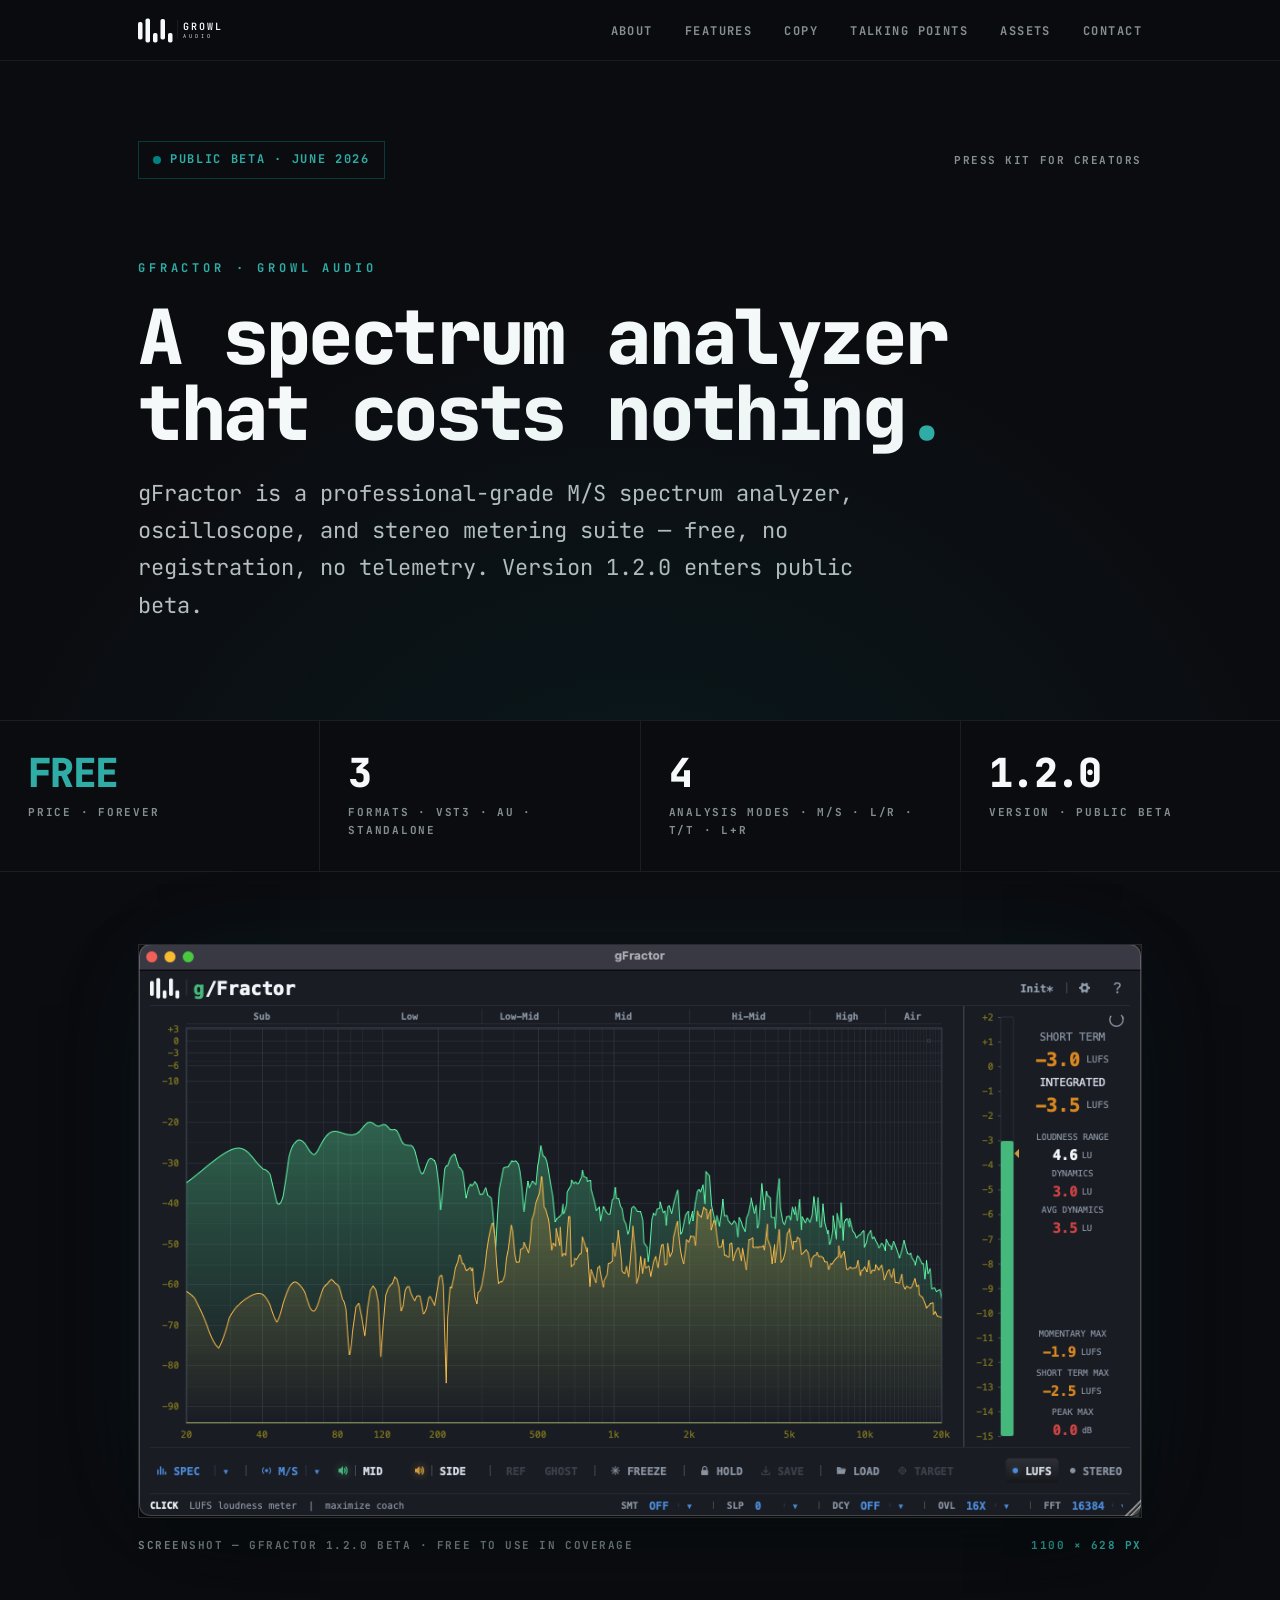
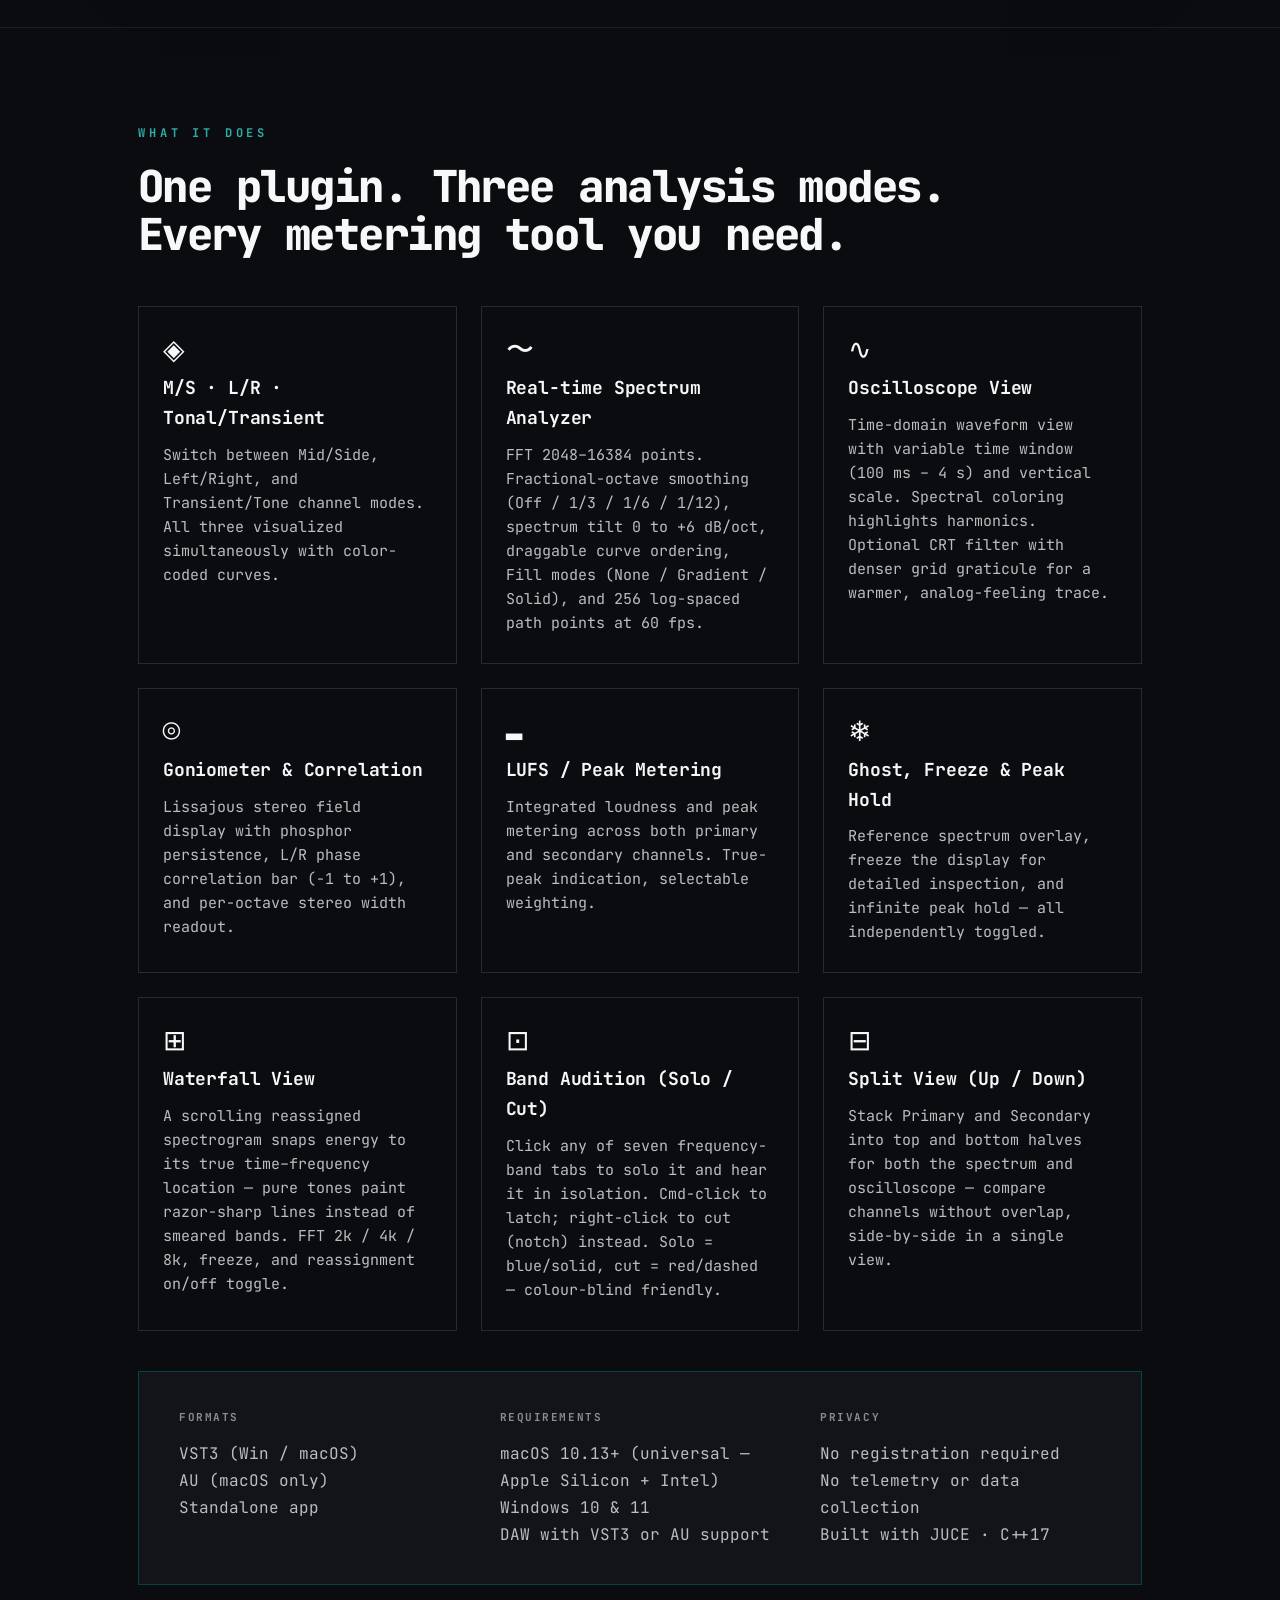
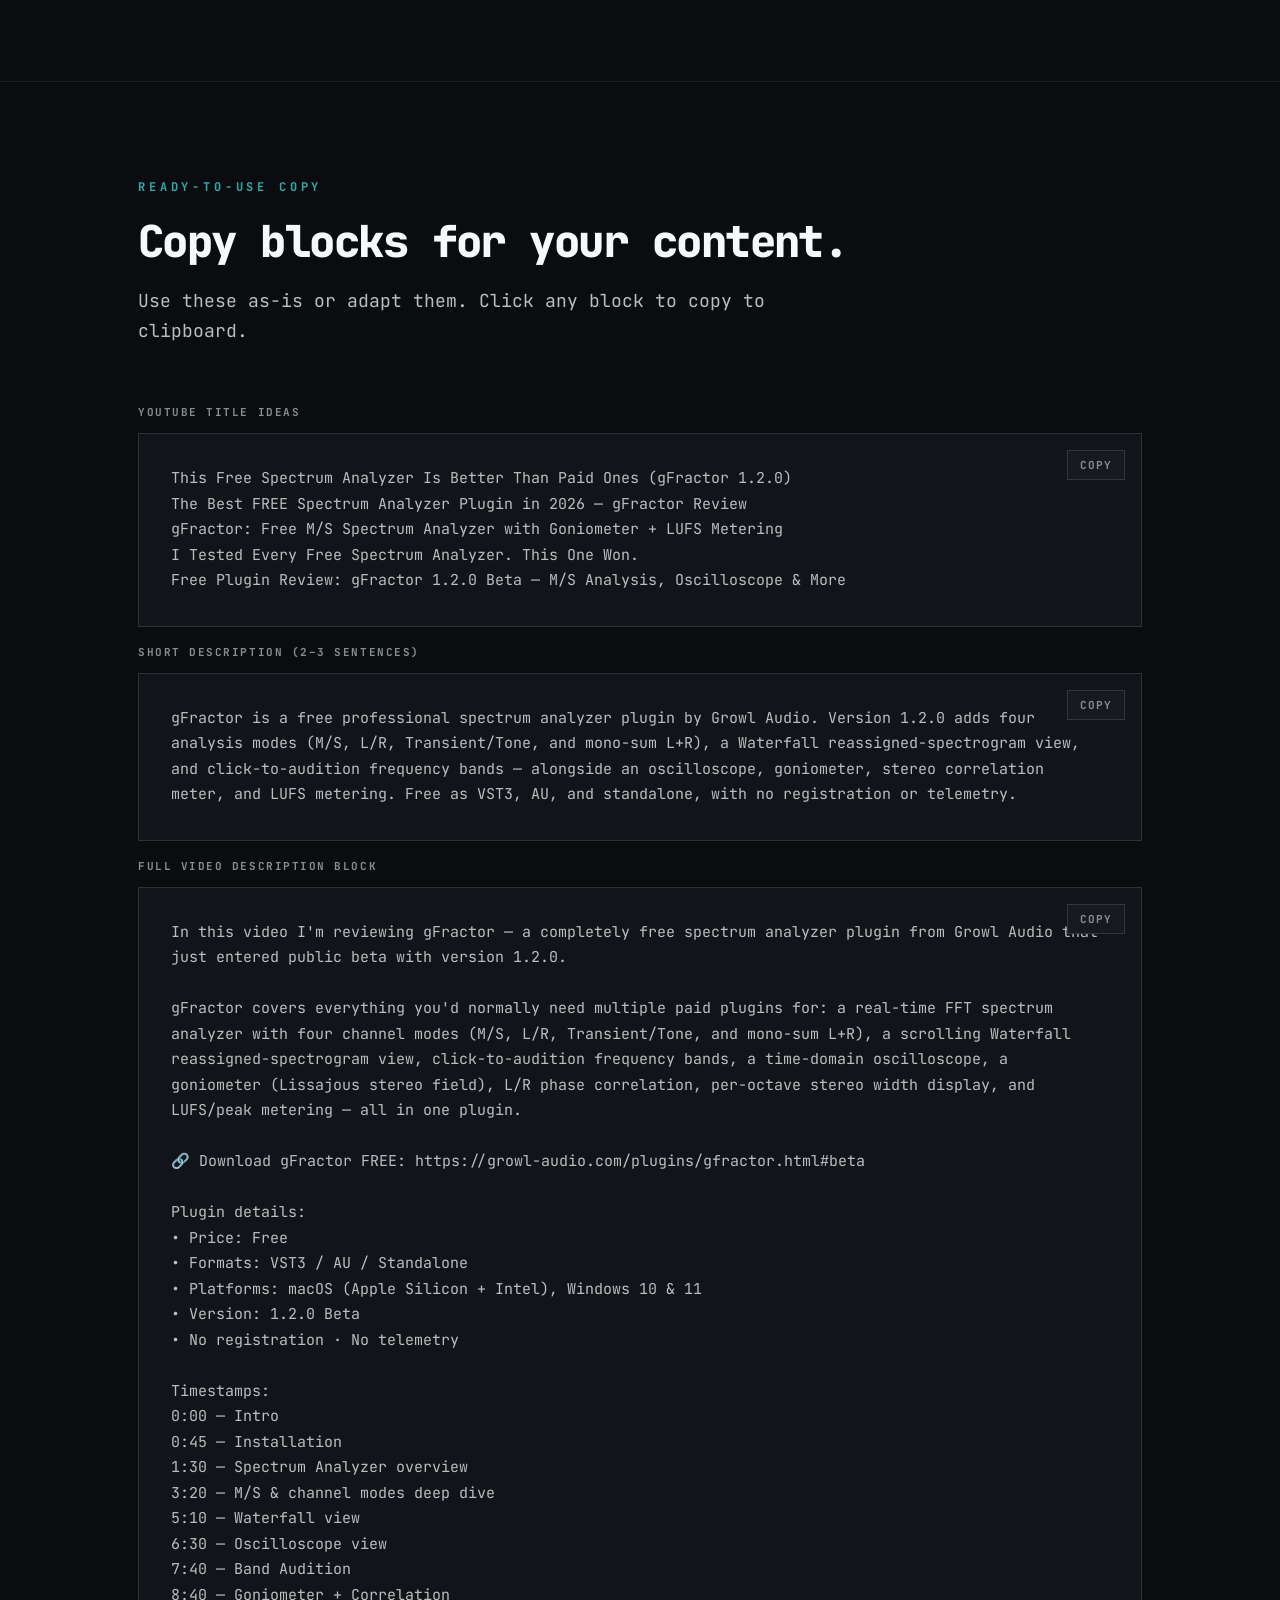
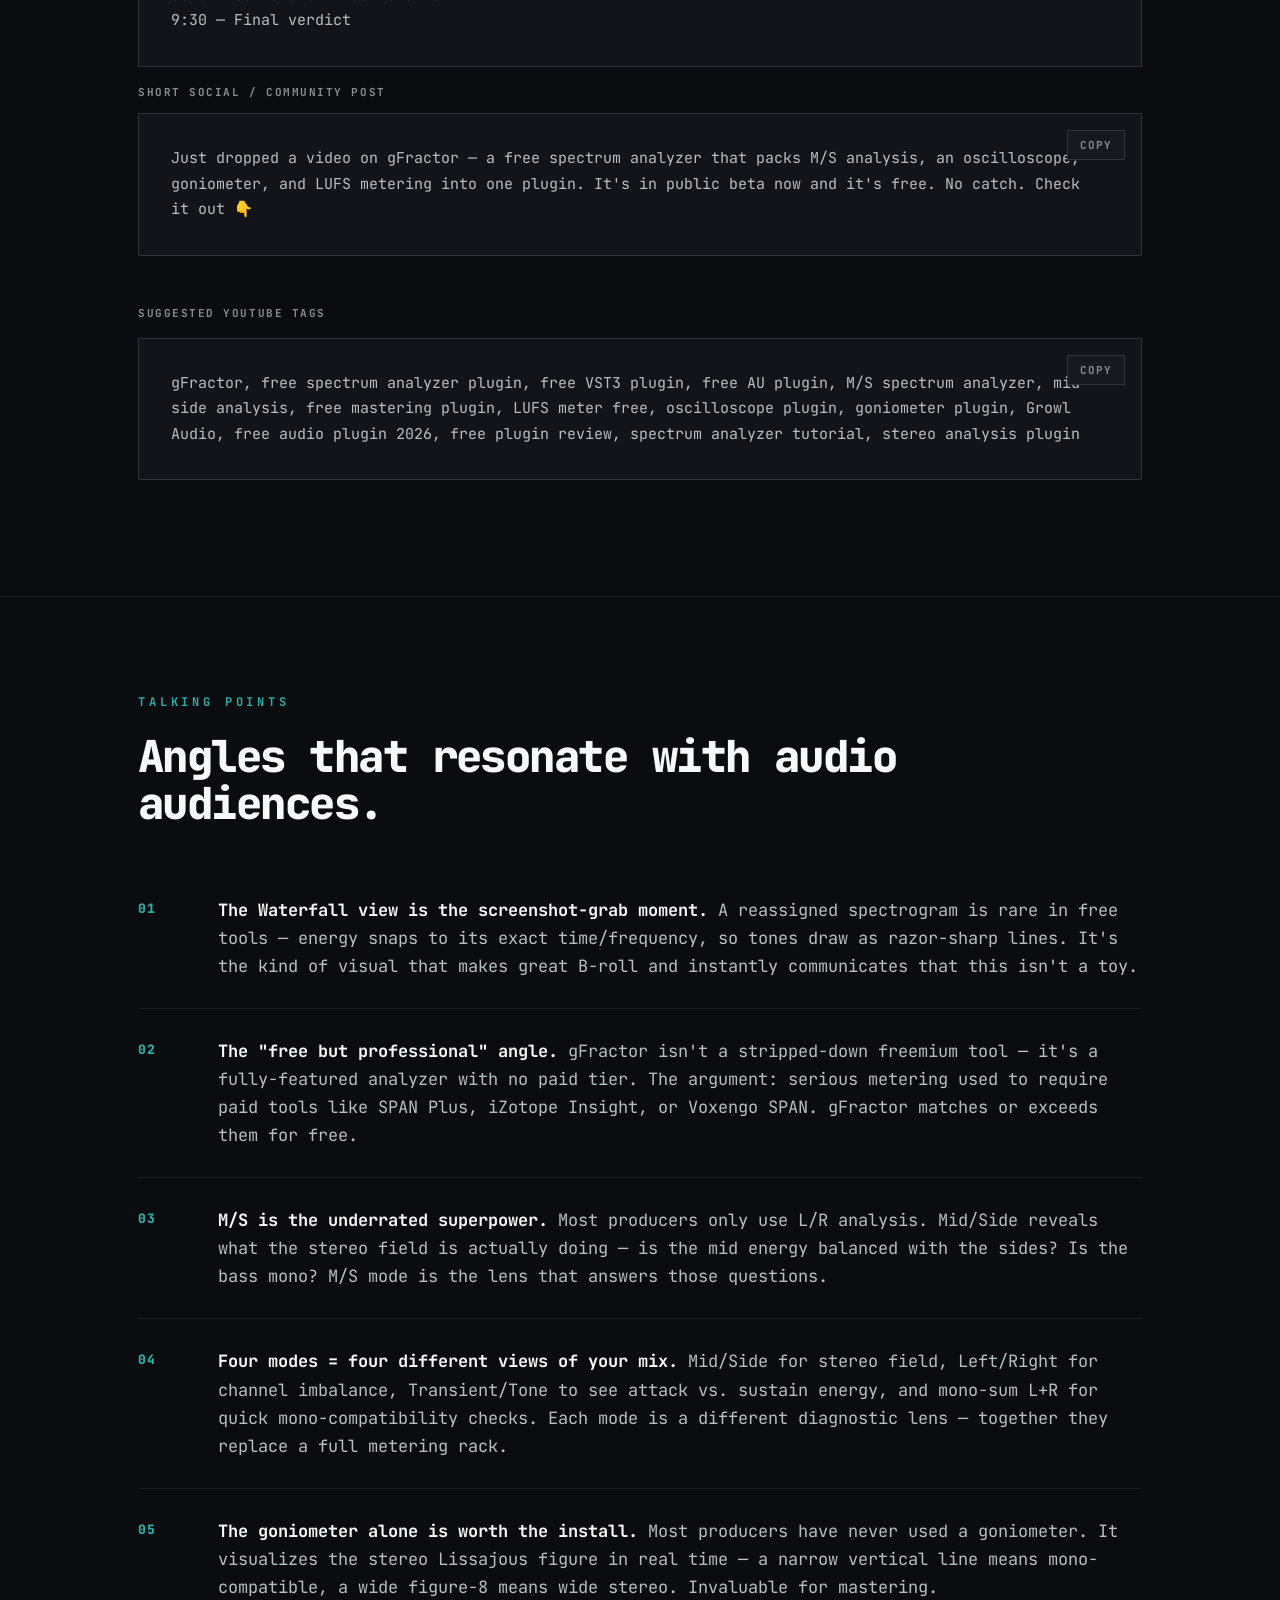
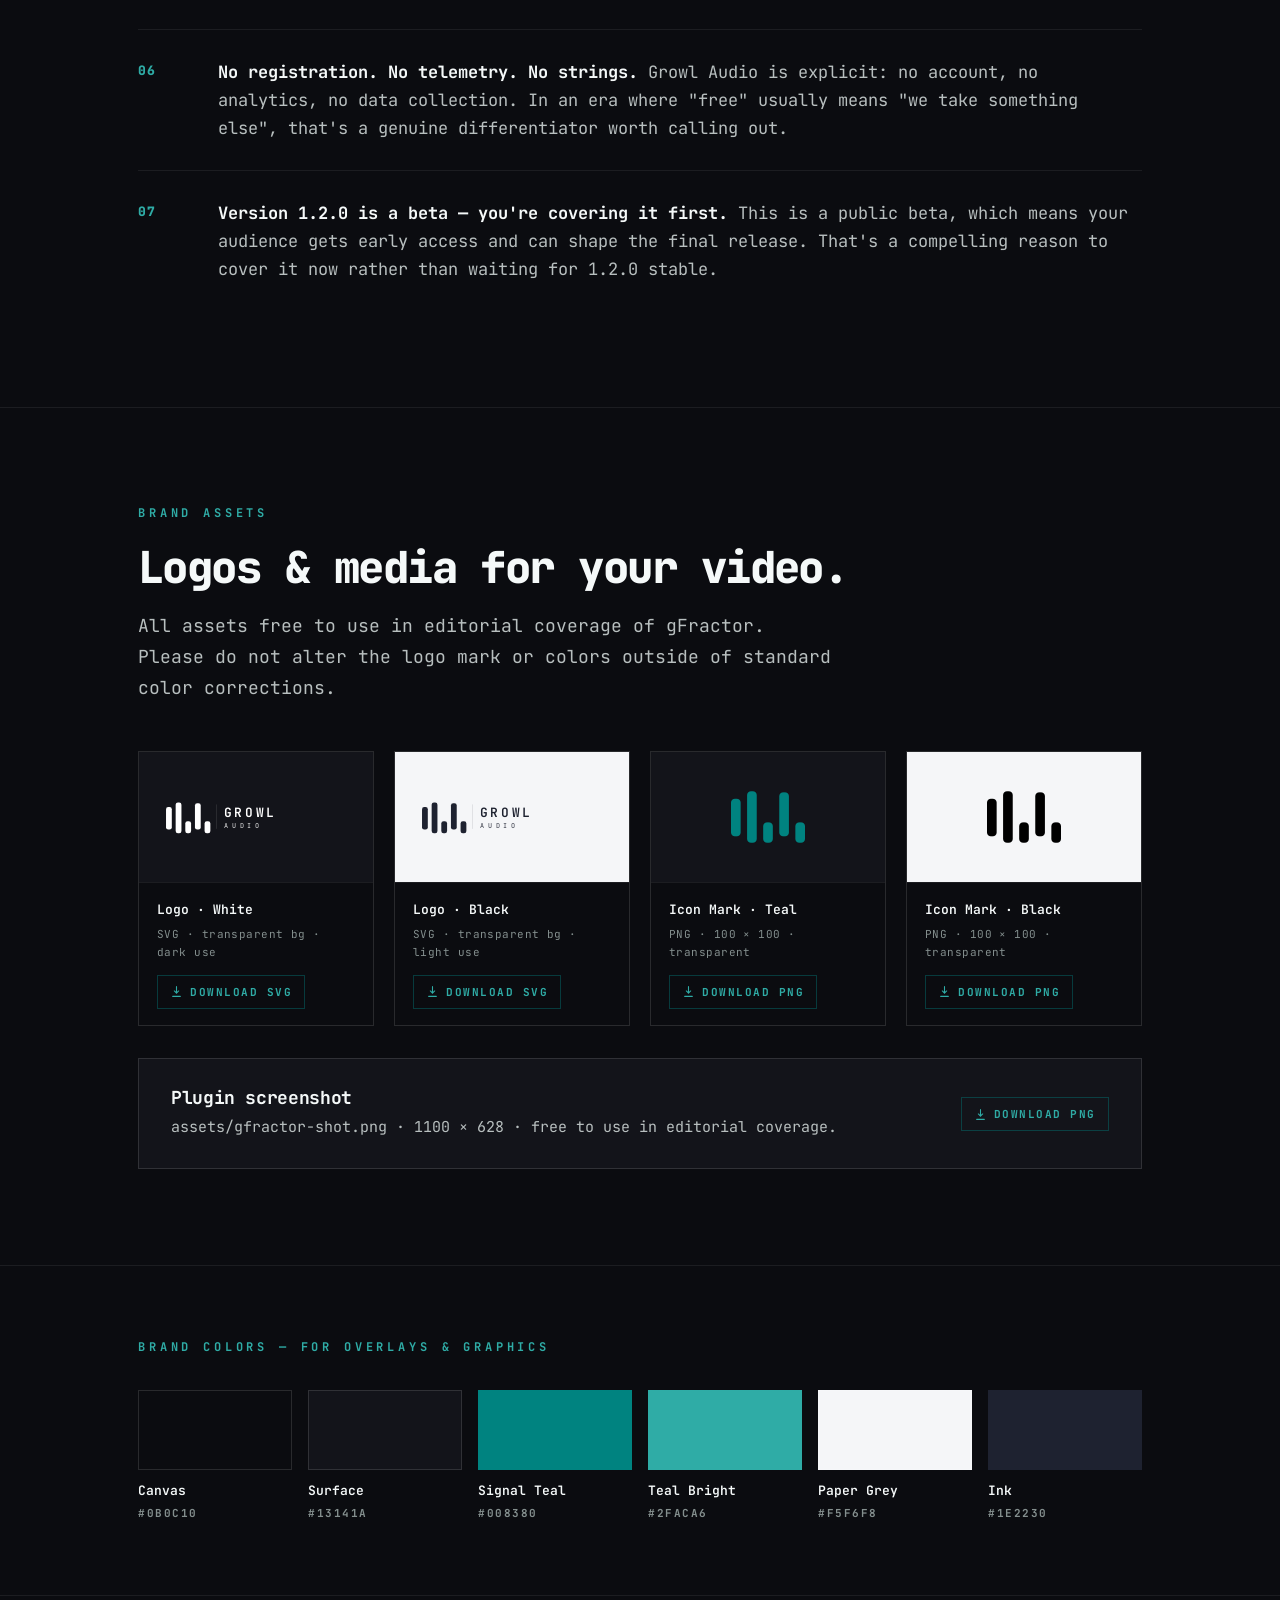
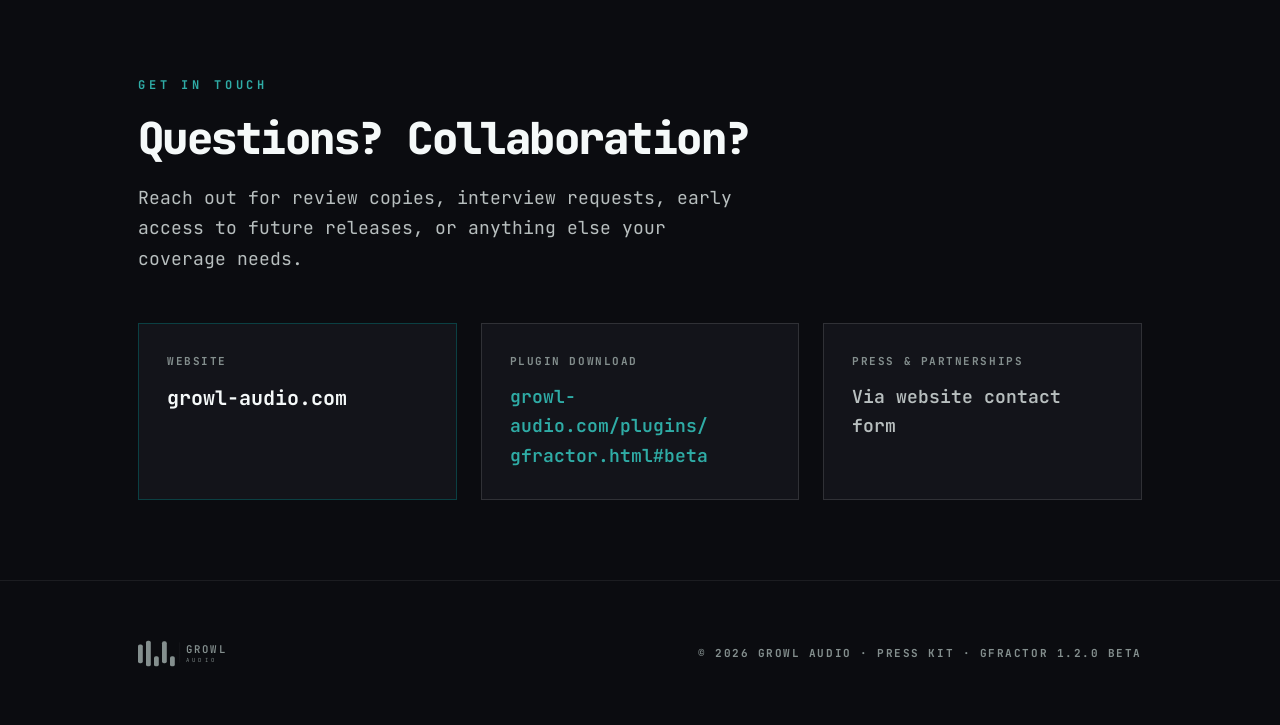
==== commit 363ac4a3: "Add download buttons for logos & screenshot" ====
--- a/Press Kit - gFractor 1.2.0.html
+++ b/Press Kit - gFractor 1.2.0.html
@@ -92,6 +92,9 @@
 .asset-card .meta{padding:16px 18px;border-top:1px solid var(--border);display:flex;flex-direction:column;gap:4px;}
 .asset-card .meta .name{font-size:13px;font-weight:600;color:var(--text);}
 .asset-card .meta .spec{font-size:11px;color:var(--text-3);letter-spacing:0.04em;}
+.dl{display:inline-flex;align-items:center;gap:7px;margin-top:10px;font-size:11px;font-weight:700;letter-spacing:0.14em;text-transform:uppercase;color:var(--accent-text);text-decoration:none;border:1px solid rgba(0,131,128,0.4);padding:7px 12px;align-self:flex-start;transition:background 0.15s,border-color 0.15s;}
+.dl:hover{background:rgba(0,131,128,0.12);border-color:var(--accent);}
+.dl svg{width:13px;height:13px;fill:none;stroke:currentColor;stroke-width:2;stroke-linecap:round;stroke-linejoin:round;}
 
 /* ── tags ──────────────────────────────────────────────── */
 .tag-grid{display:flex;flex-wrap:wrap;gap:10px;}
@@ -376,7 +379,8 @@
             <text x="90" y="46" font-family="'JetBrains Mono',monospace" font-weight="300" font-size="10.5" letter-spacing="6">AUDIO</text>
           </svg>
         </div>
-        <div class="meta"><div class="name">Logo · White</div><div class="spec">SVG · transparent bg · dark use</div></div>
+        <div class="meta"><div class="name">Logo · White</div><div class="spec">SVG · transparent bg · dark use</div>
+          <a class="dl" href="assets/logo-white.svg" download="growl-audio-logo-white.svg"><svg viewBox="0 0 24 24"><path d="M12 3v12m0 0l-4-4m4 4l4-4M5 21h14"/></svg>Download SVG</a></div>
       </div>
       <div class="asset-card">
         <div class="preview on-light">
@@ -388,19 +392,22 @@
             <text x="90" y="46" font-family="'JetBrains Mono',monospace" font-weight="300" font-size="10.5" letter-spacing="6">AUDIO</text>
           </svg>
         </div>
-        <div class="meta"><div class="name">Logo · Black</div><div class="spec">SVG · transparent bg · light use</div></div>
+        <div class="meta"><div class="name">Logo · Black</div><div class="spec">SVG · transparent bg · light use</div>
+          <a class="dl" href="assets/logo-black.svg" download="growl-audio-logo-black.svg"><svg viewBox="0 0 24 24"><path d="M12 3v12m0 0l-4-4m4 4l4-4M5 21h14"/></svg>Download SVG</a></div>
       </div>
       <div class="asset-card">
         <div class="preview">
           <img src="assets/logo-green-100.png" width="100" height="100" alt="Growl Audio bar mark green 100px" style="display:block;image-rendering:pixelated;"/>
         </div>
-        <div class="meta"><div class="name">Icon Mark · Teal</div><div class="spec">PNG · 100 × 100 · transparent</div></div>
+        <div class="meta"><div class="name">Icon Mark · Teal</div><div class="spec">PNG · 100 × 100 · transparent</div>
+          <a class="dl" href="assets/logo-green-100.png" download="growl-audio-mark-teal.png"><svg viewBox="0 0 24 24"><path d="M12 3v12m0 0l-4-4m4 4l4-4M5 21h14"/></svg>Download PNG</a></div>
       </div>
       <div class="asset-card">
         <div class="preview on-light">
           <img src="assets/logo-black-100.png" width="100" height="100" alt="Growl Audio bar mark black 100px" style="display:block;image-rendering:pixelated;"/>
         </div>
-        <div class="meta"><div class="name">Icon Mark · Black</div><div class="spec">PNG · 100 × 100 · transparent</div></div>
+        <div class="meta"><div class="name">Icon Mark · Black</div><div class="spec">PNG · 100 × 100 · transparent</div>
+          <a class="dl" href="assets/logo-black-100.png" download="growl-audio-mark-black.png"><svg viewBox="0 0 24 24"><path d="M12 3v12m0 0l-4-4m4 4l4-4M5 21h14"/></svg>Download PNG</a></div>
       </div>
     </div>
 
@@ -409,7 +416,7 @@
         <div class="title" style="font-size:18px;margin-bottom:6px;">Plugin screenshot</div>
         <div class="body" style="font-size:15px;">assets/gfractor-shot.png · 1100 × 628 · free to use in editorial coverage.</div>
       </div>
-      <div class="label teal">Included above</div>
+      <a class="dl" href="assets/gfractor-shot.png" download="gfractor-1.2.0-screenshot.png"><svg viewBox="0 0 24 24"><path d="M12 3v12m0 0l-4-4m4 4l4-4M5 21h14"/></svg>Download PNG</a>
     </div>
 
   </div>
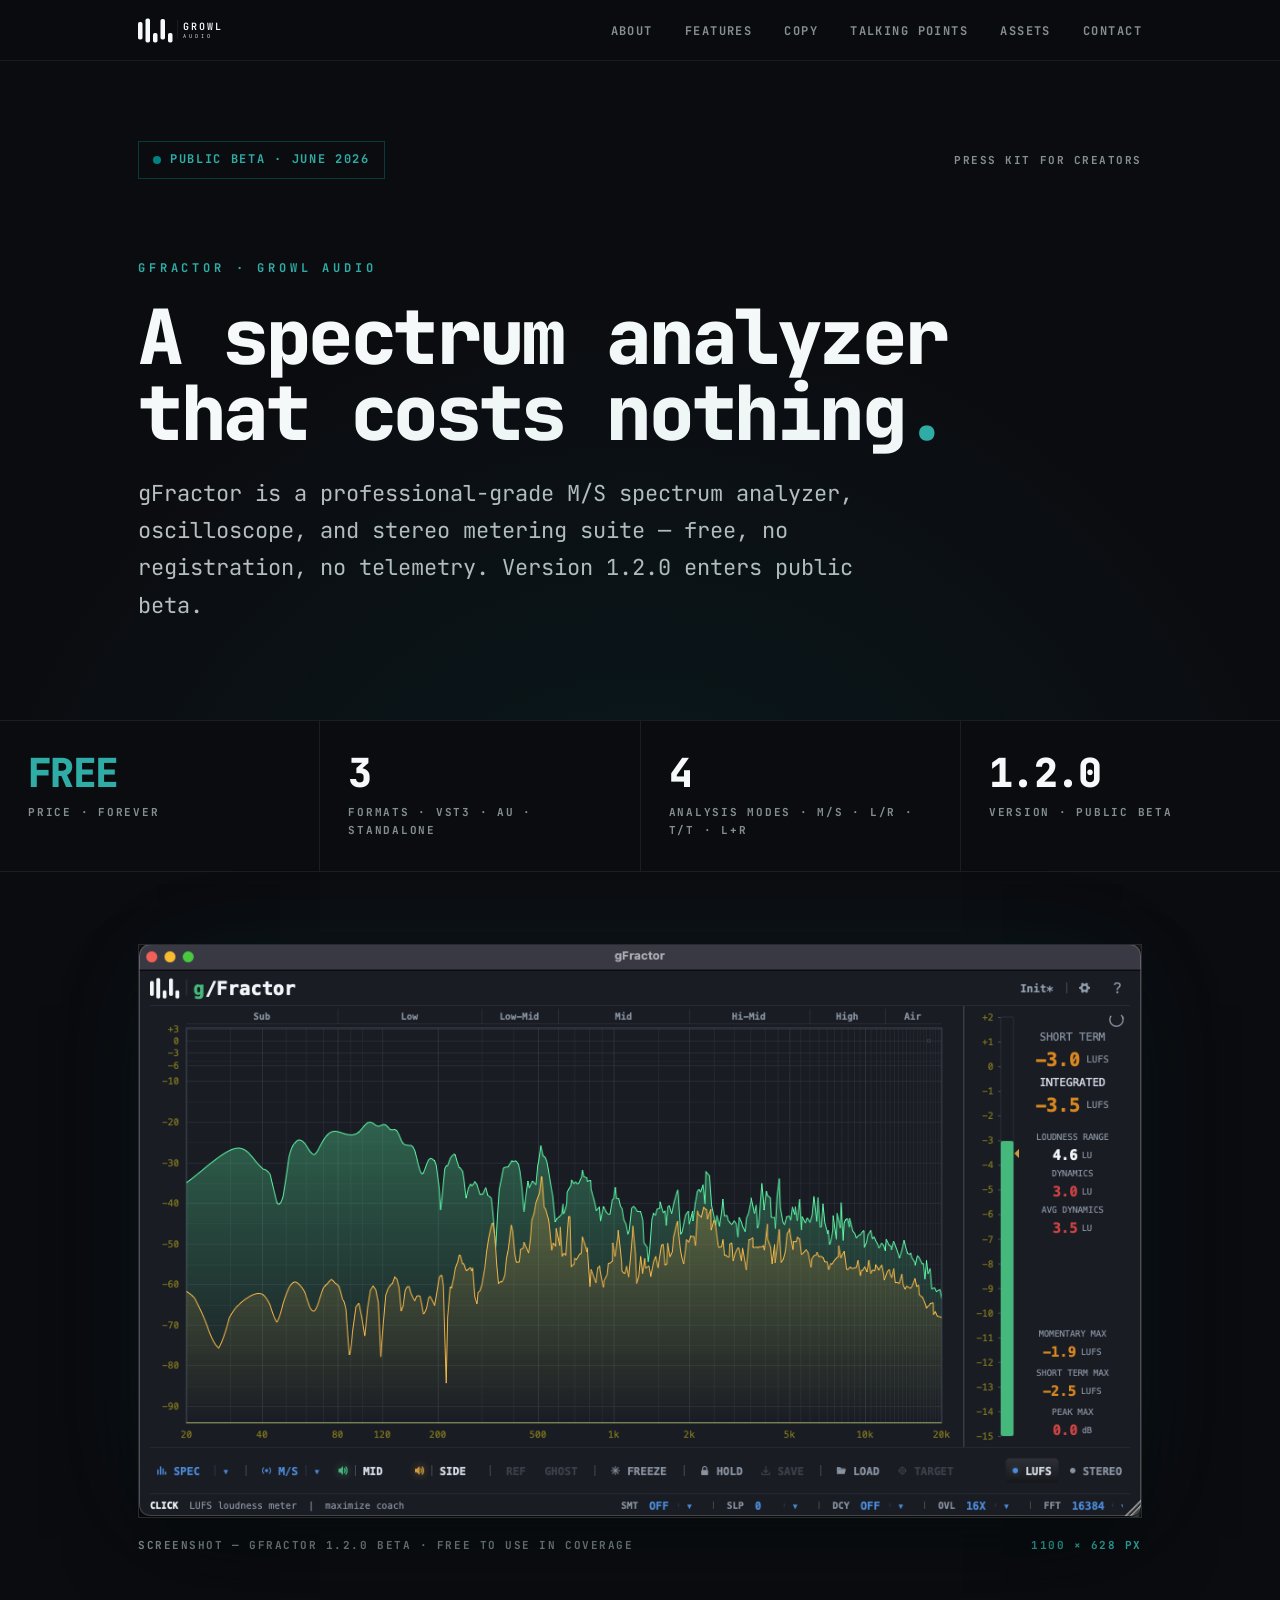
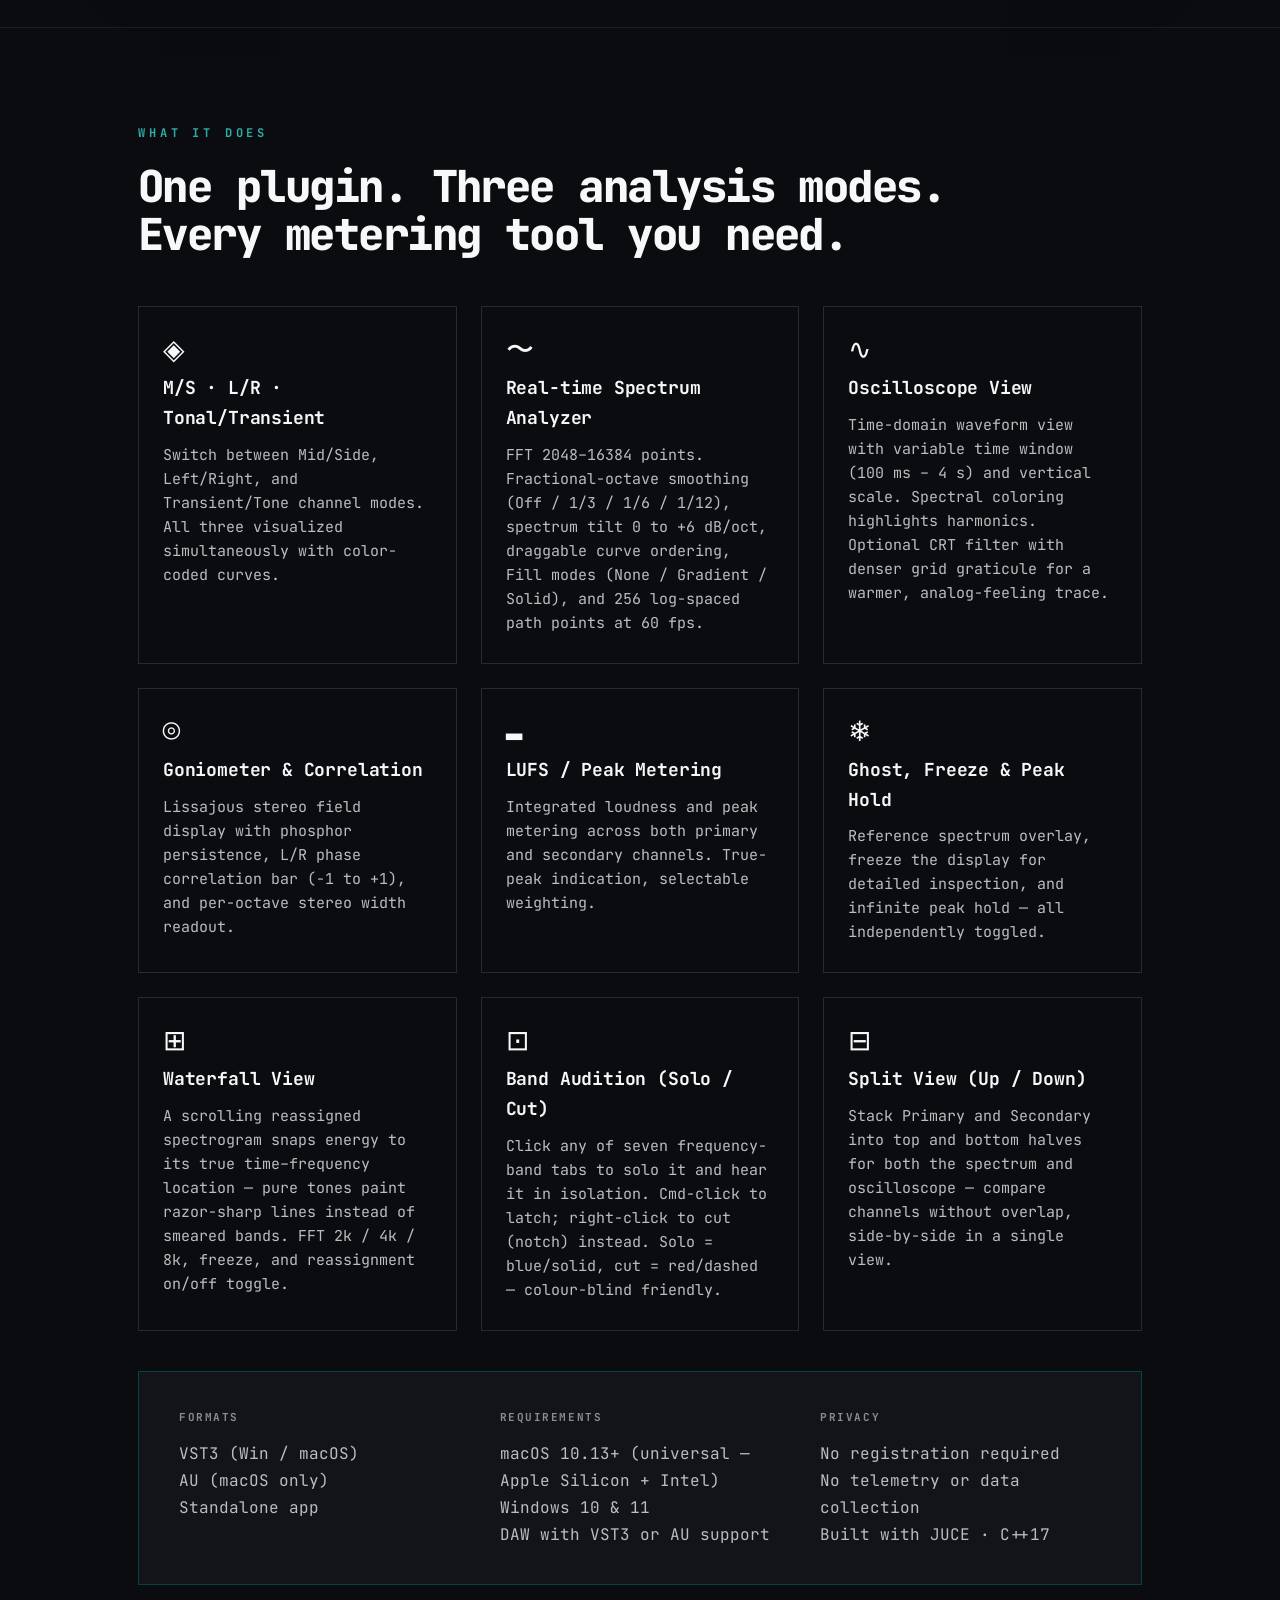
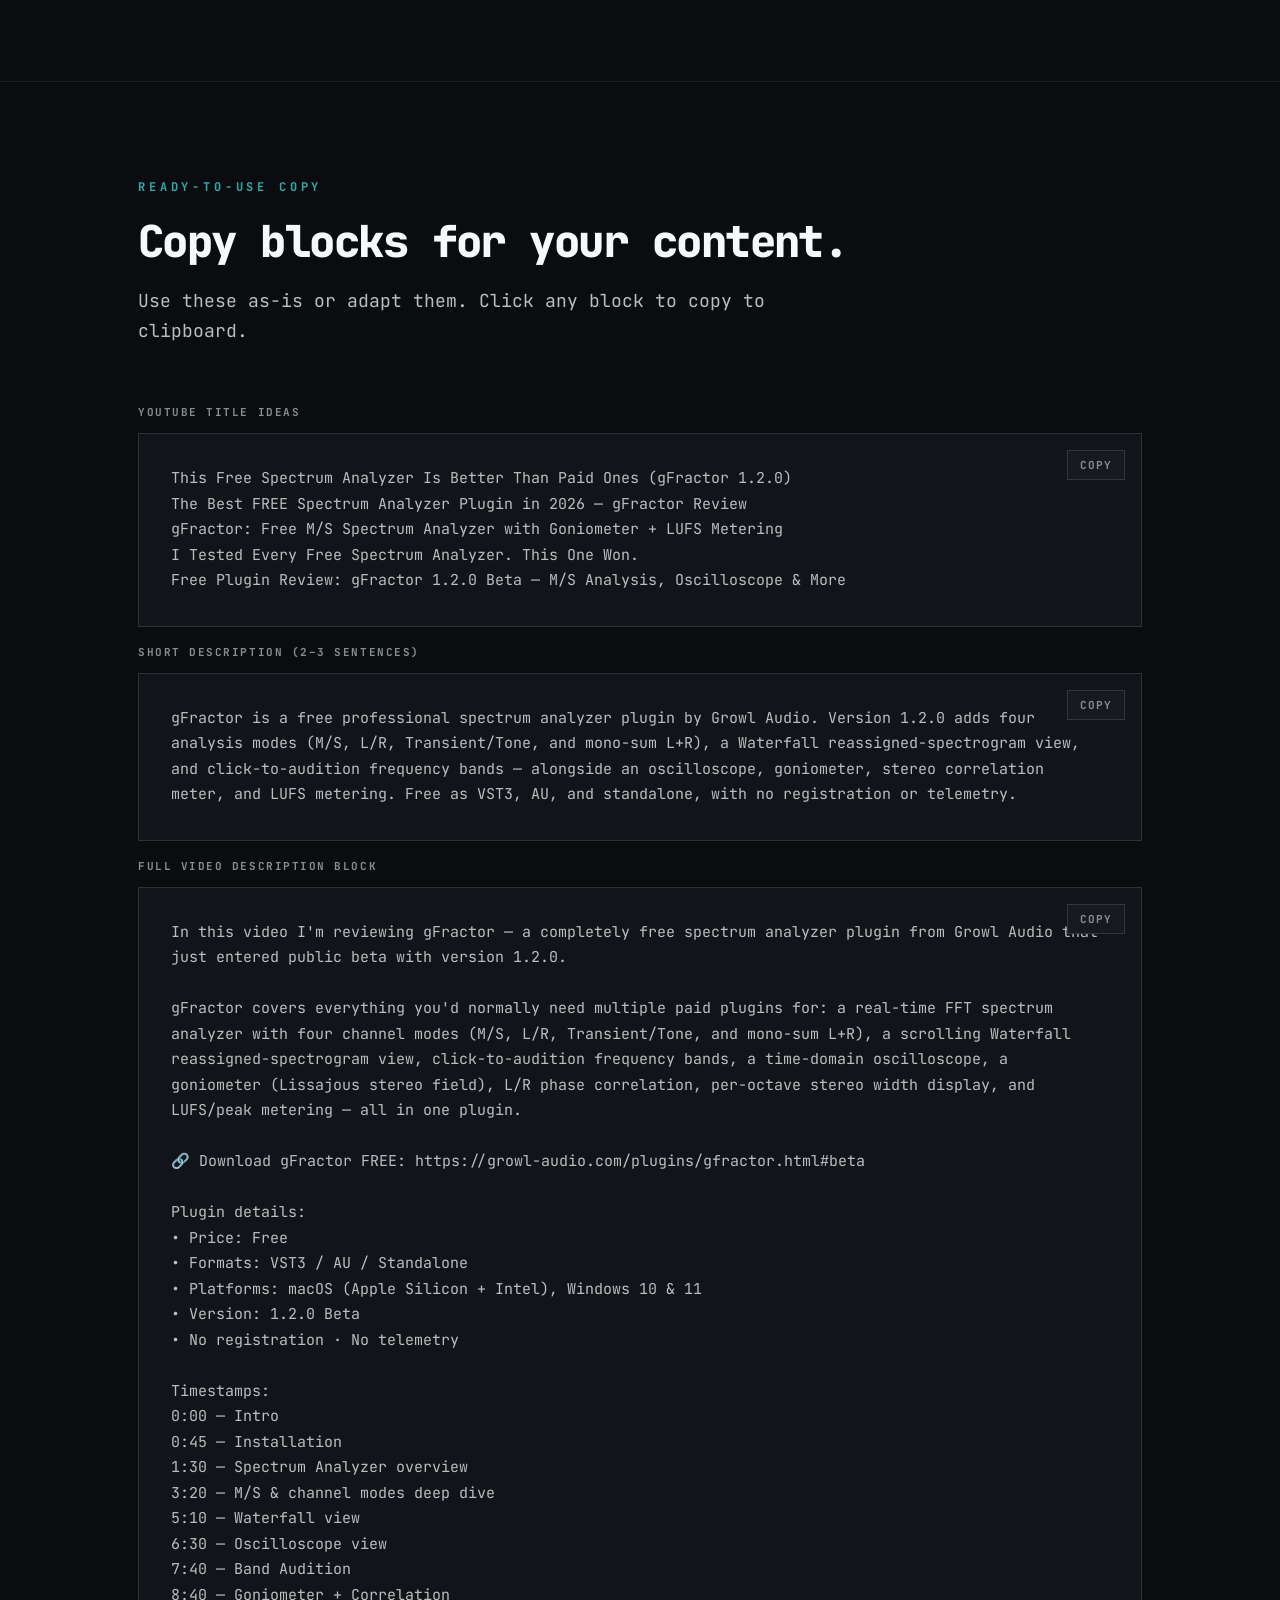
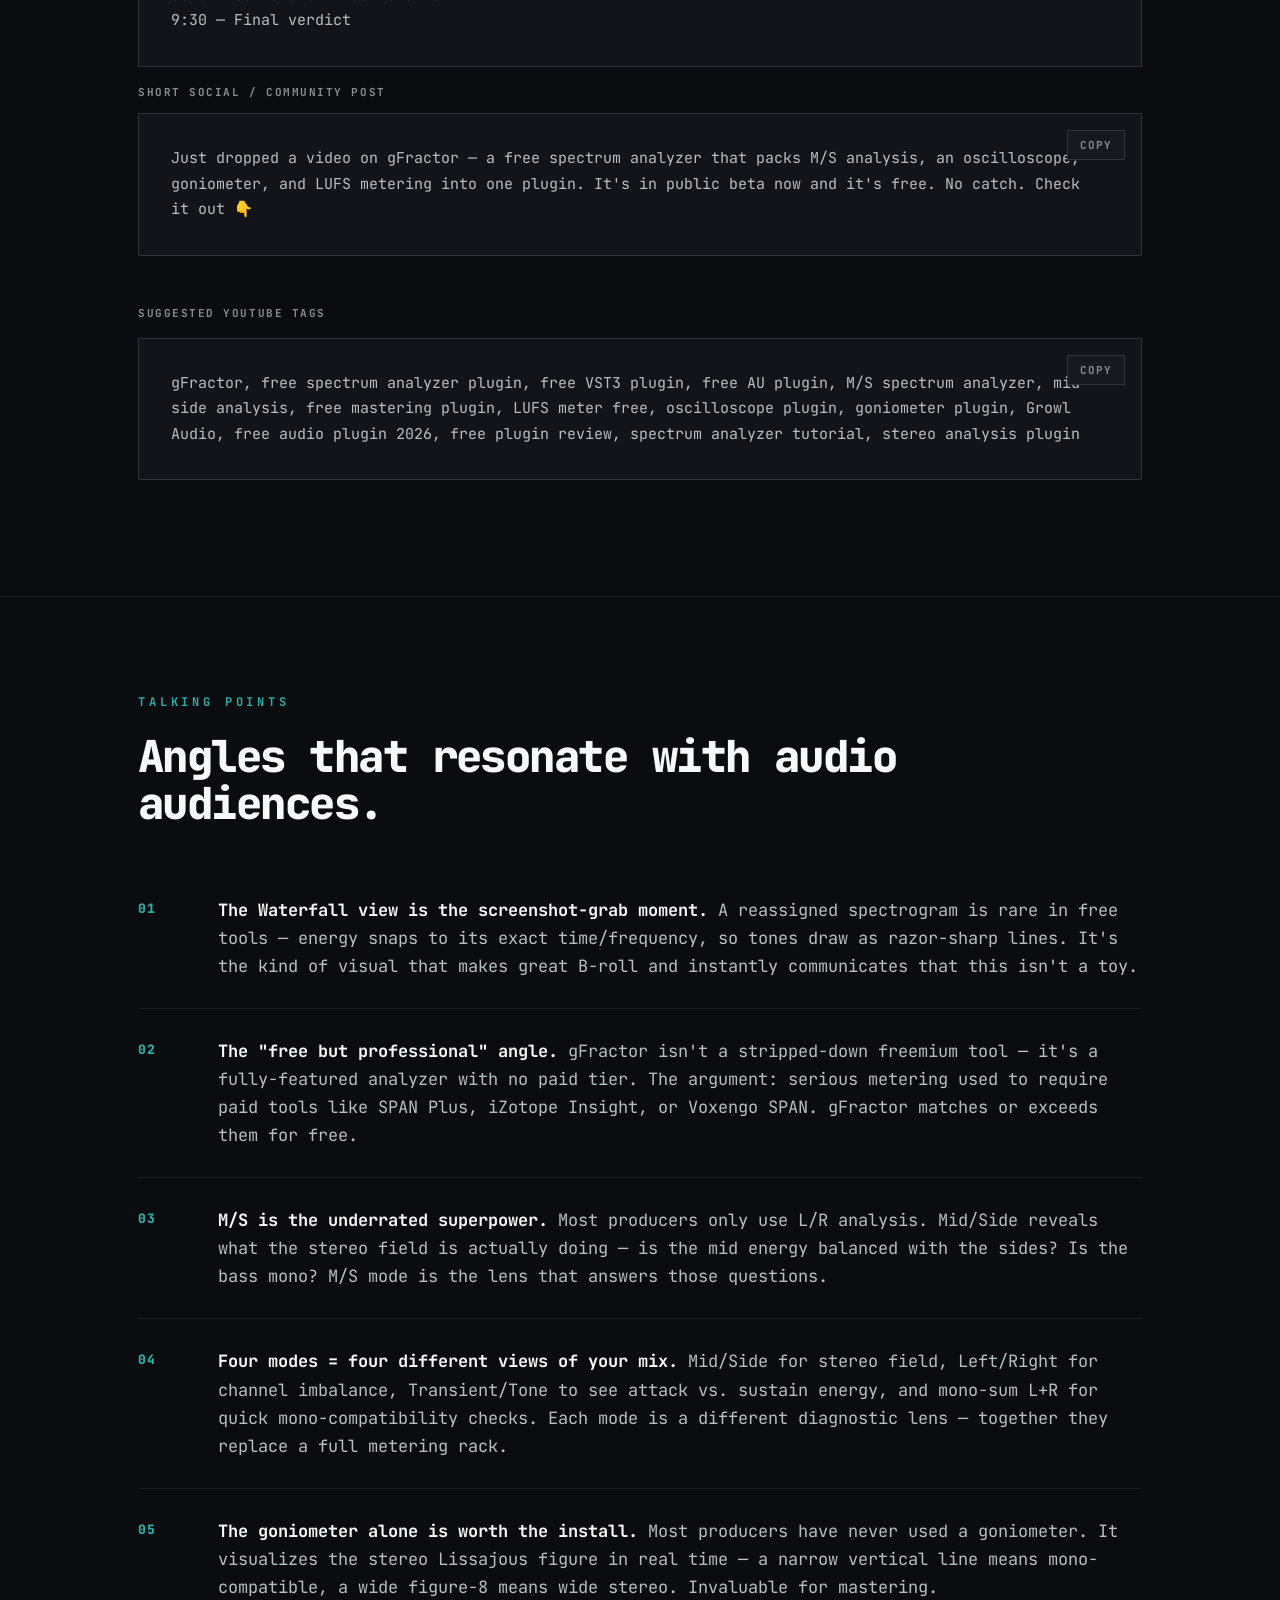
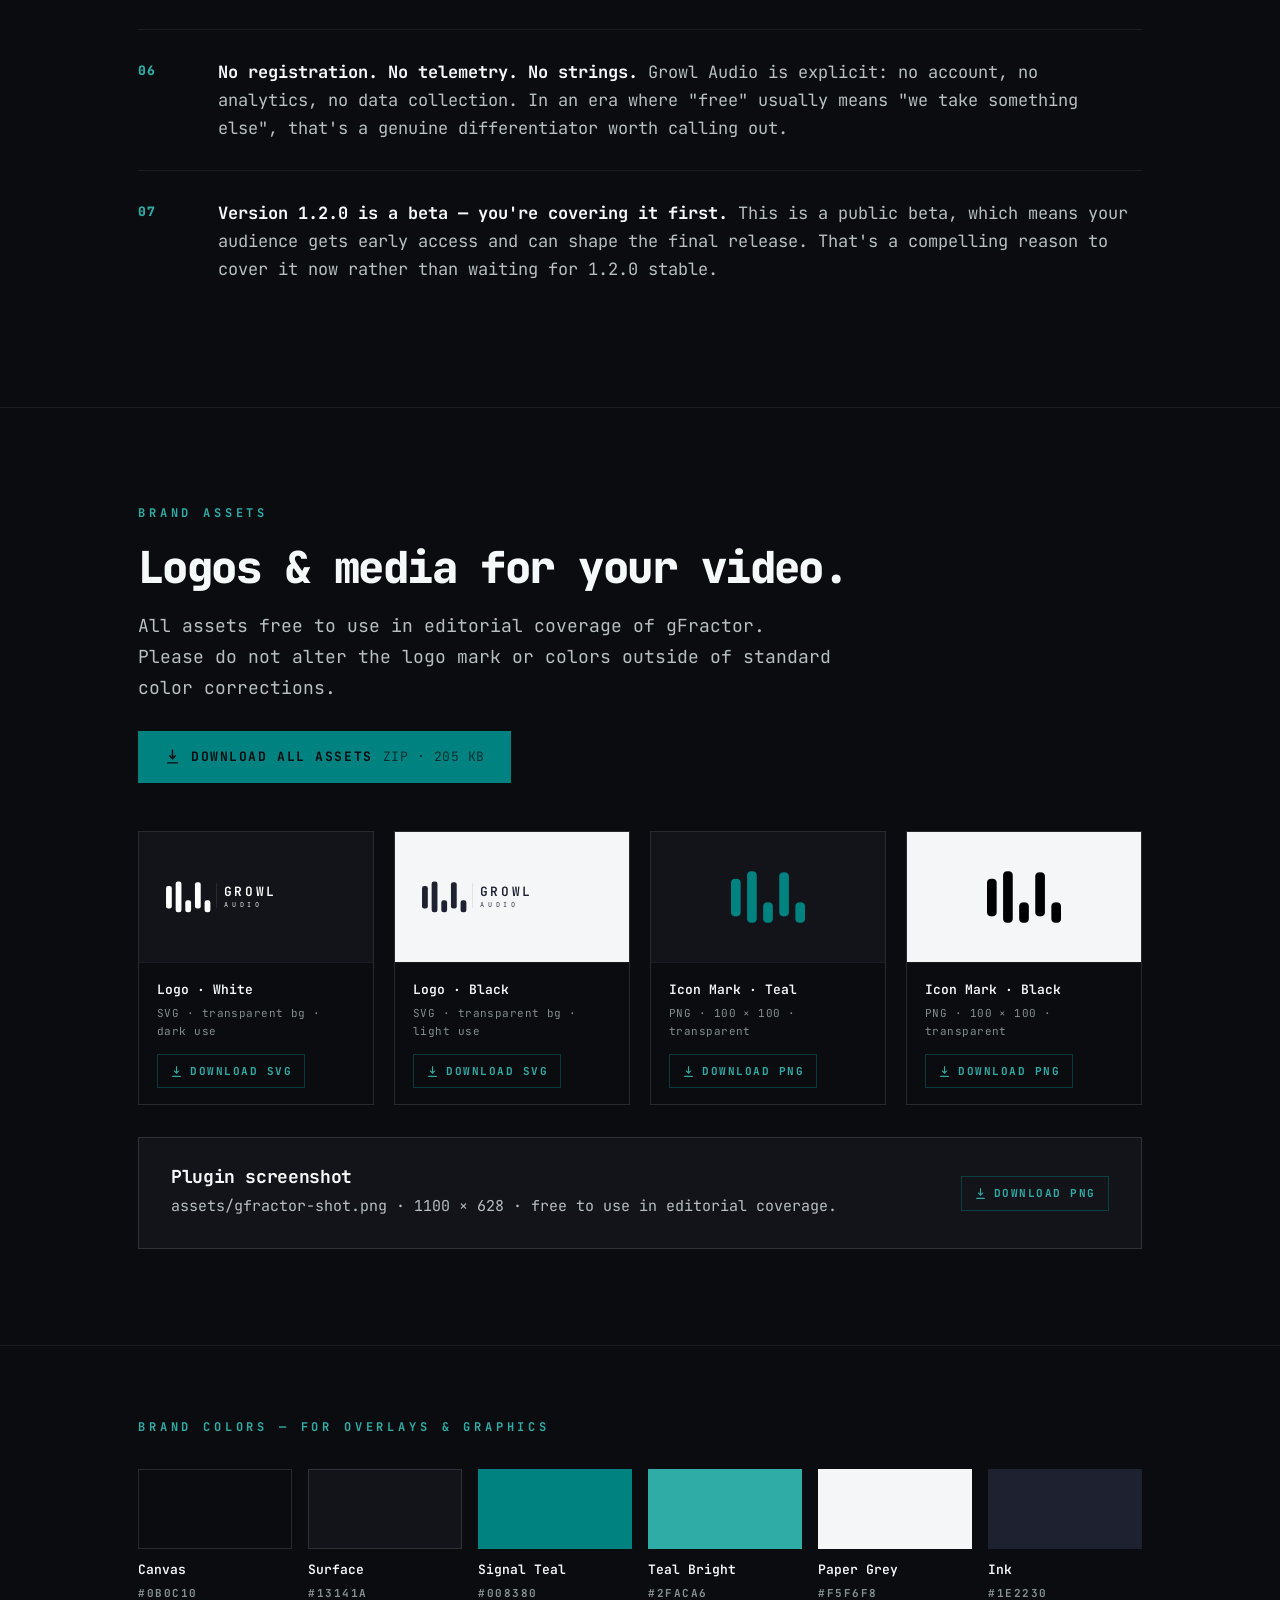
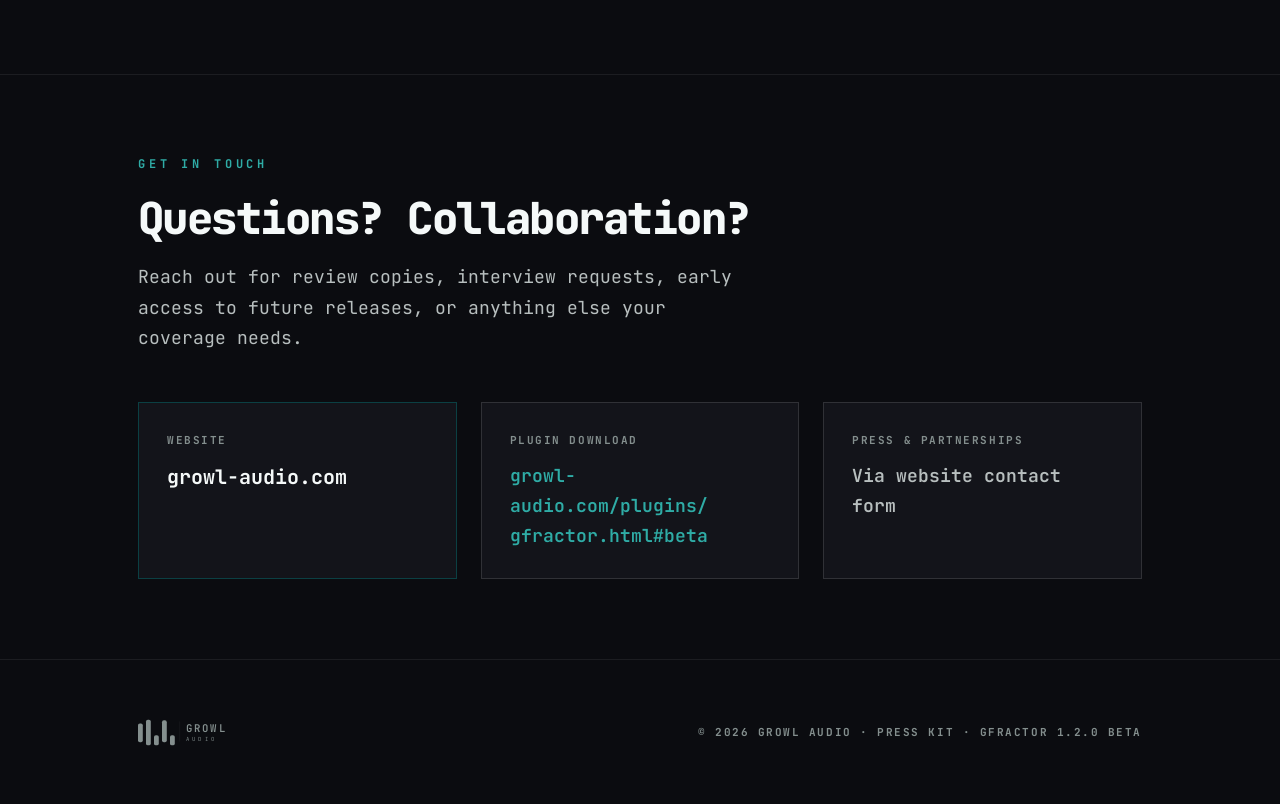
==== commit 60263756: "Add 'Download all assets' zip button" ====
--- a/Press Kit - gFractor 1.2.0.html
+++ b/Press Kit - gFractor 1.2.0.html
@@ -95,6 +95,10 @@
 .dl{display:inline-flex;align-items:center;gap:7px;margin-top:10px;font-size:11px;font-weight:700;letter-spacing:0.14em;text-transform:uppercase;color:var(--accent-text);text-decoration:none;border:1px solid rgba(0,131,128,0.4);padding:7px 12px;align-self:flex-start;transition:background 0.15s,border-color 0.15s;}
 .dl:hover{background:rgba(0,131,128,0.12);border-color:var(--accent);}
 .dl svg{width:13px;height:13px;fill:none;stroke:currentColor;stroke-width:2;stroke-linecap:round;stroke-linejoin:round;}
+.dl-all{display:inline-flex;align-items:center;gap:10px;font-size:13px;font-weight:700;letter-spacing:0.12em;text-transform:uppercase;color:var(--bg);text-decoration:none;background:var(--accent);padding:15px 26px;margin-bottom:48px;transition:background 0.15s;}
+.dl-all:hover{background:var(--accent-text);}
+.dl-all svg{width:17px;height:17px;fill:none;stroke:currentColor;stroke-width:2;stroke-linecap:round;stroke-linejoin:round;}
+.dl-all .sz{font-weight:400;letter-spacing:0.04em;text-transform:none;opacity:0.7;}
 
 /* ── tags ──────────────────────────────────────────────── */
 .tag-grid{display:flex;flex-wrap:wrap;gap:10px;}
@@ -366,7 +370,9 @@
   <div class="container">
     <div class="kicker">Brand assets</div>
     <h2 class="headline">Logos &amp; media for your video.</h2>
-    <p class="body" style="margin-bottom:48px;max-width:700px;">All assets free to use in editorial coverage of gFractor. Please do not alter the logo mark or colors outside of standard color corrections.</p>
+    <p class="body" style="margin-bottom:28px;max-width:700px;">All assets free to use in editorial coverage of gFractor. Please do not alter the logo mark or colors outside of standard color corrections.</p>
+
+    <a class="dl-all" href="gfractor-press-kit.zip" download="gfractor-press-kit.zip"><svg viewBox="0 0 24 24"><path d="M12 3v12m0 0l-4-4m4 4l4-4M5 21h14"/></svg>Download all assets <span class="sz">ZIP · 205 KB</span></a>
 
     <div class="asset-grid">
       <div class="asset-card">
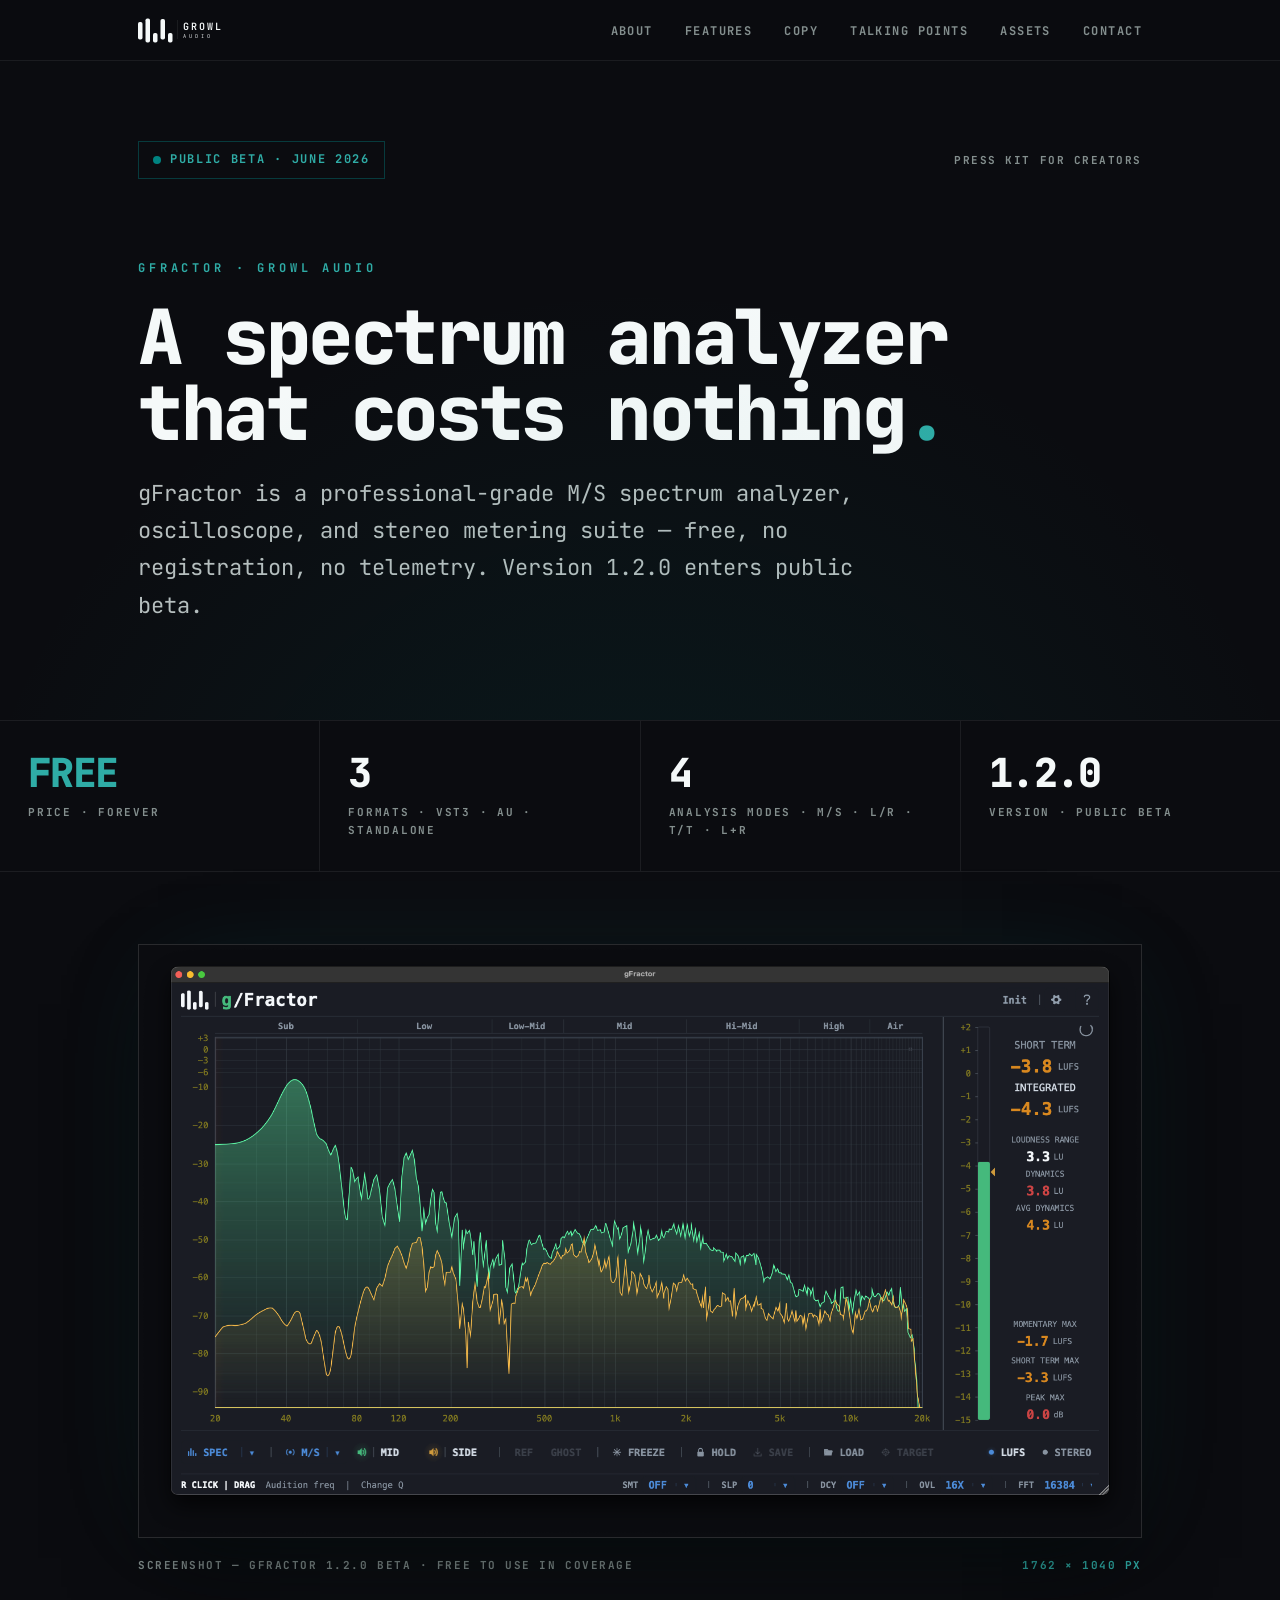
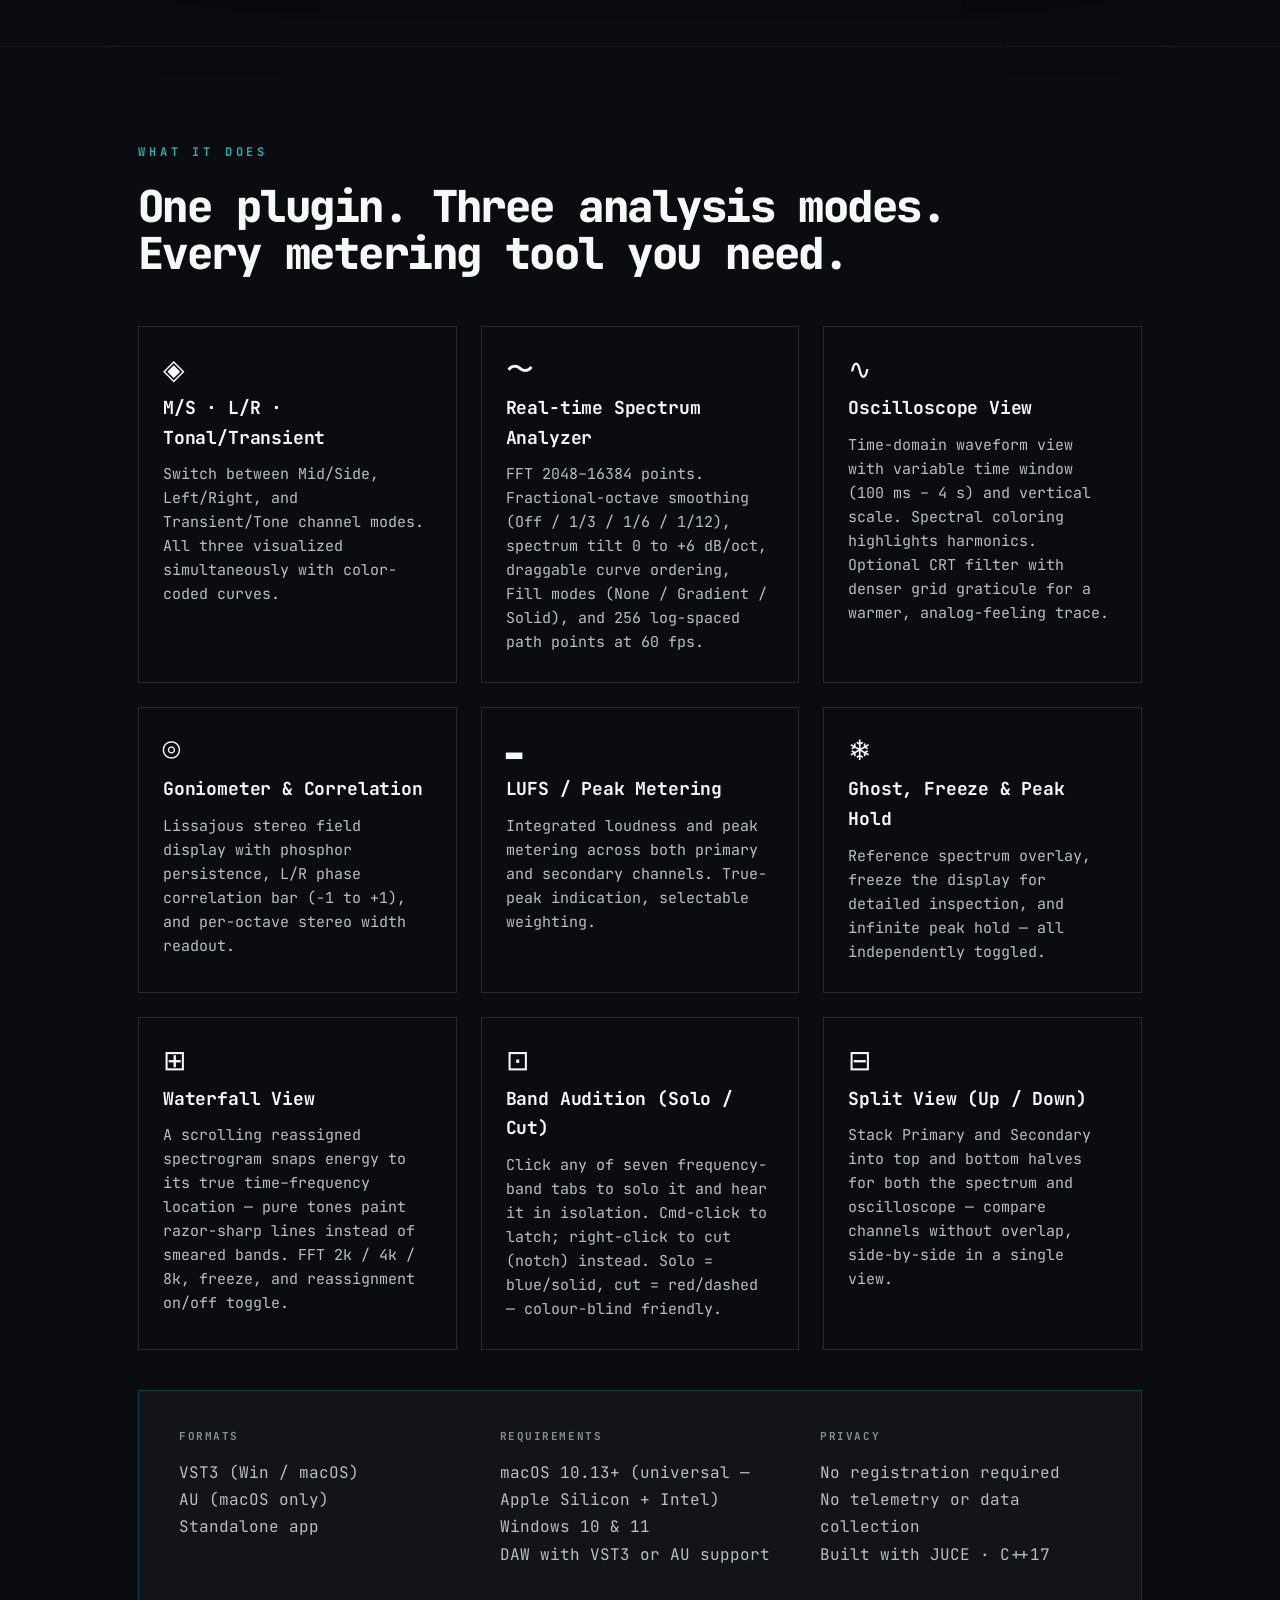
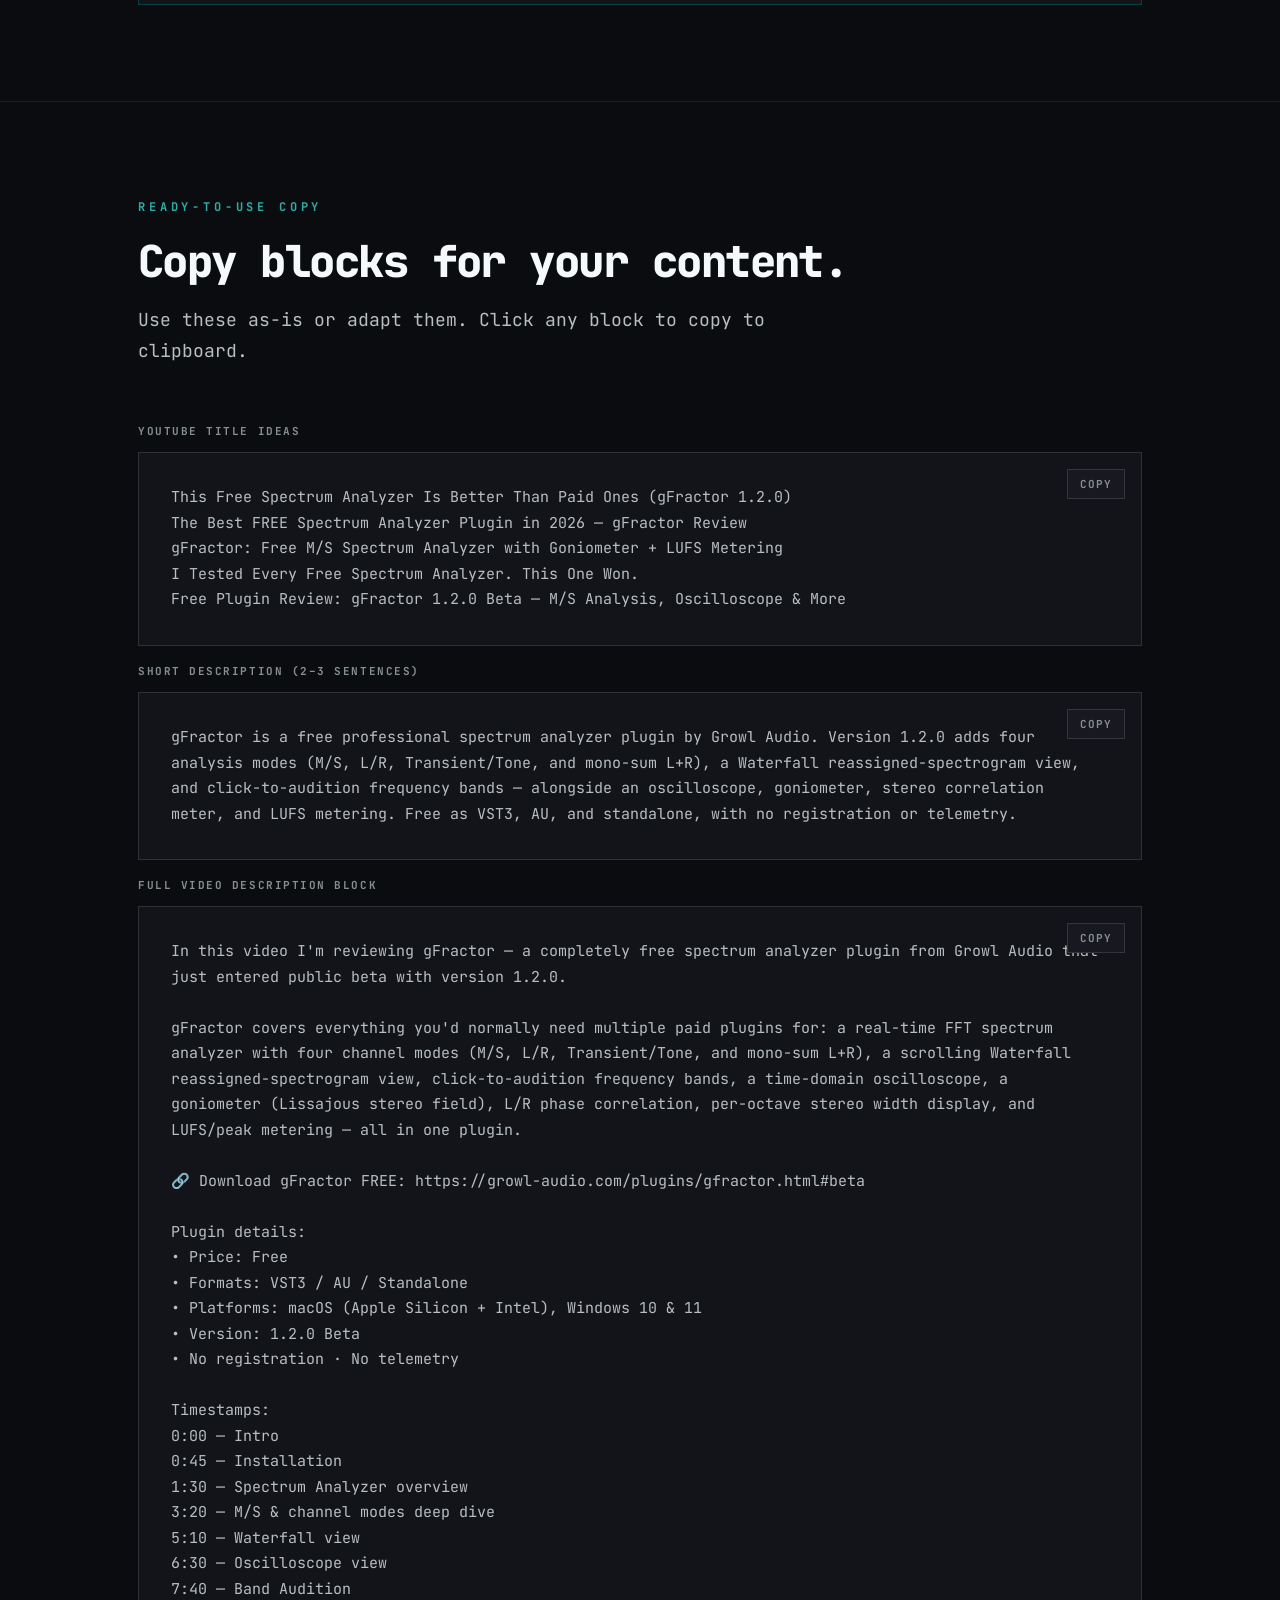
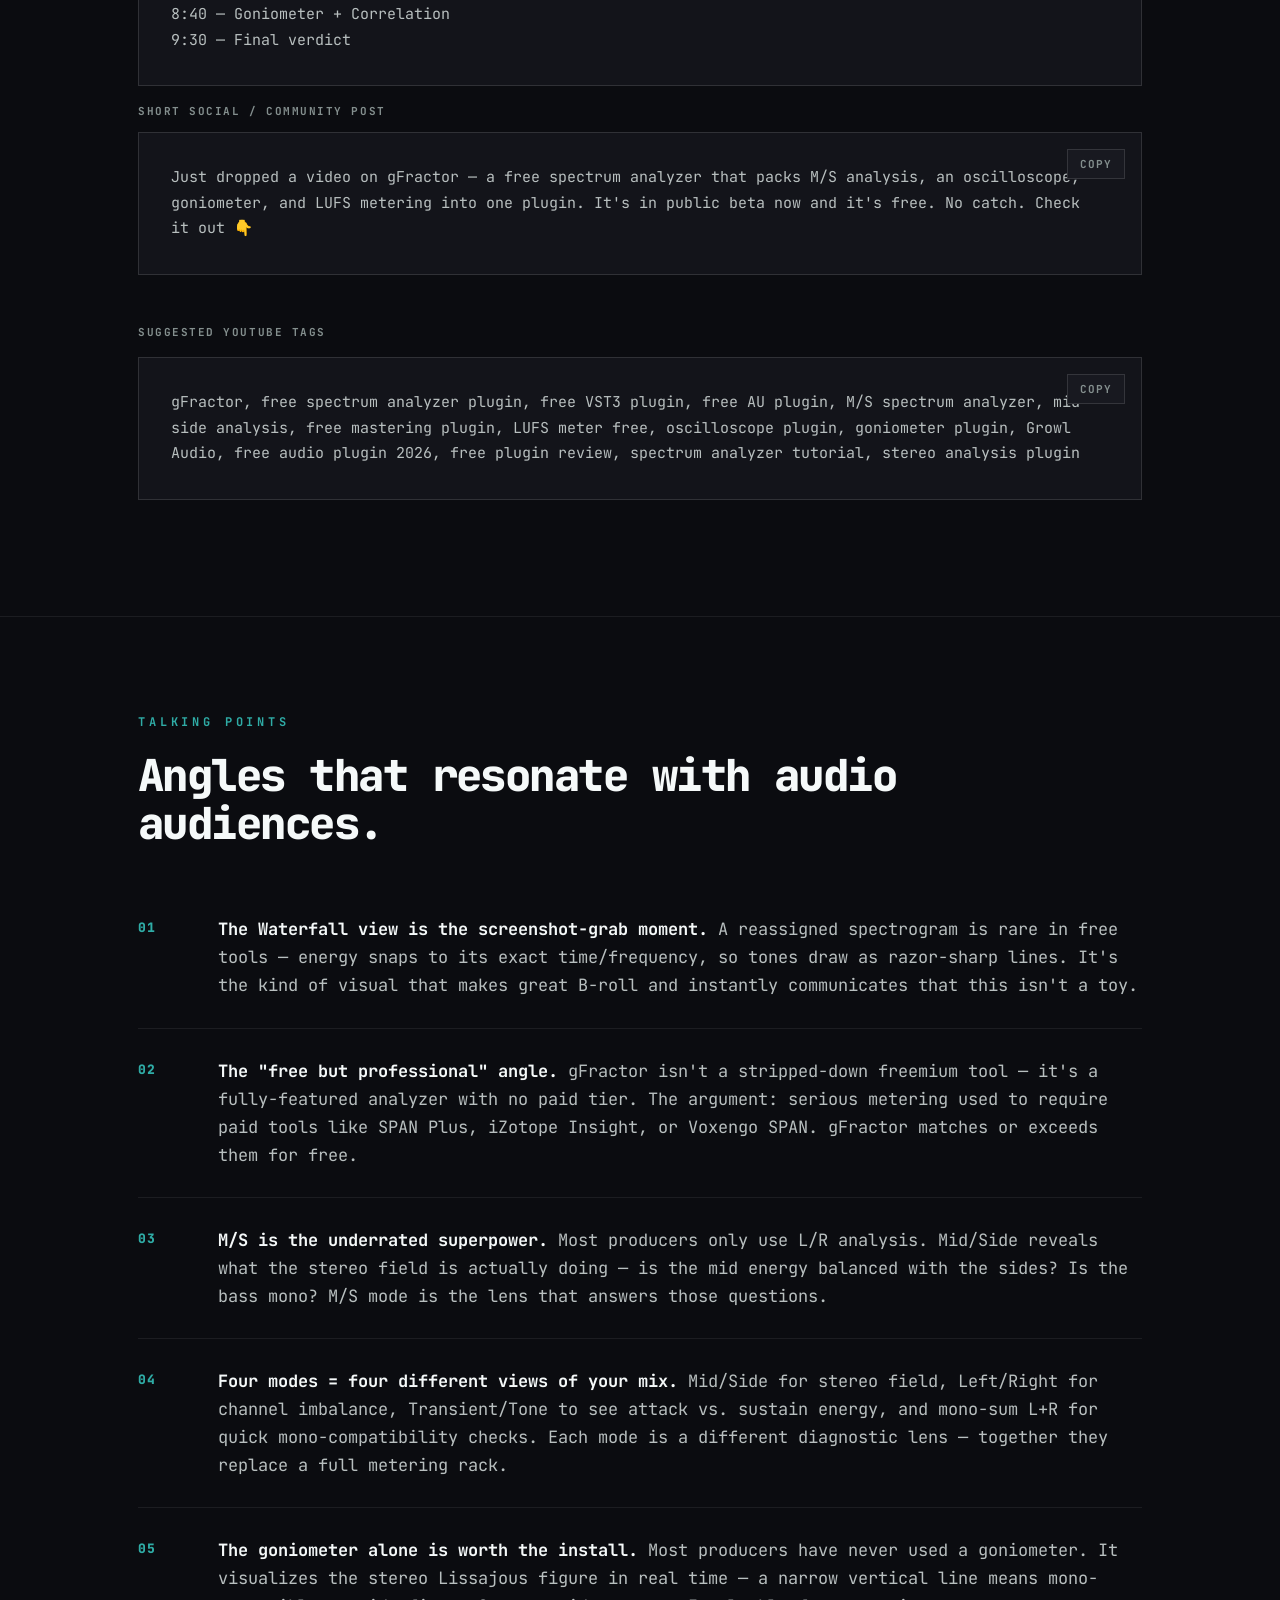
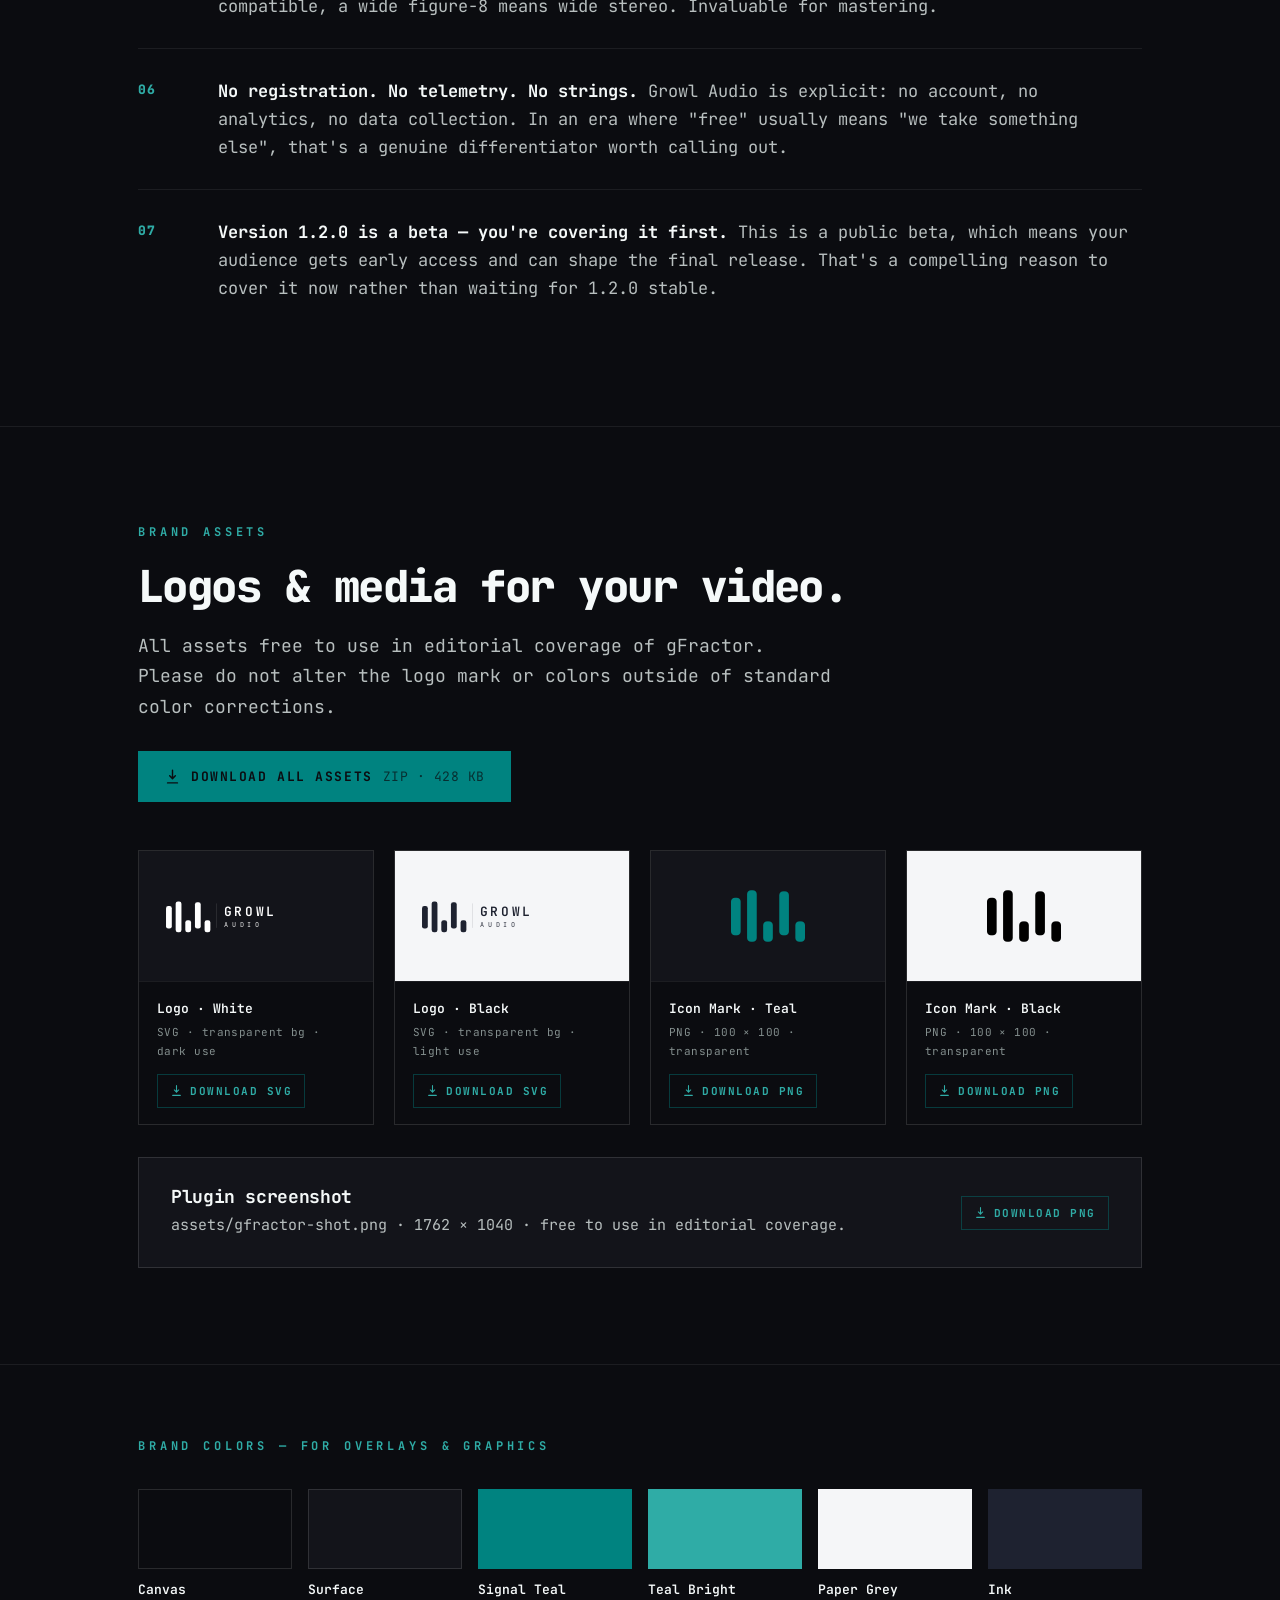
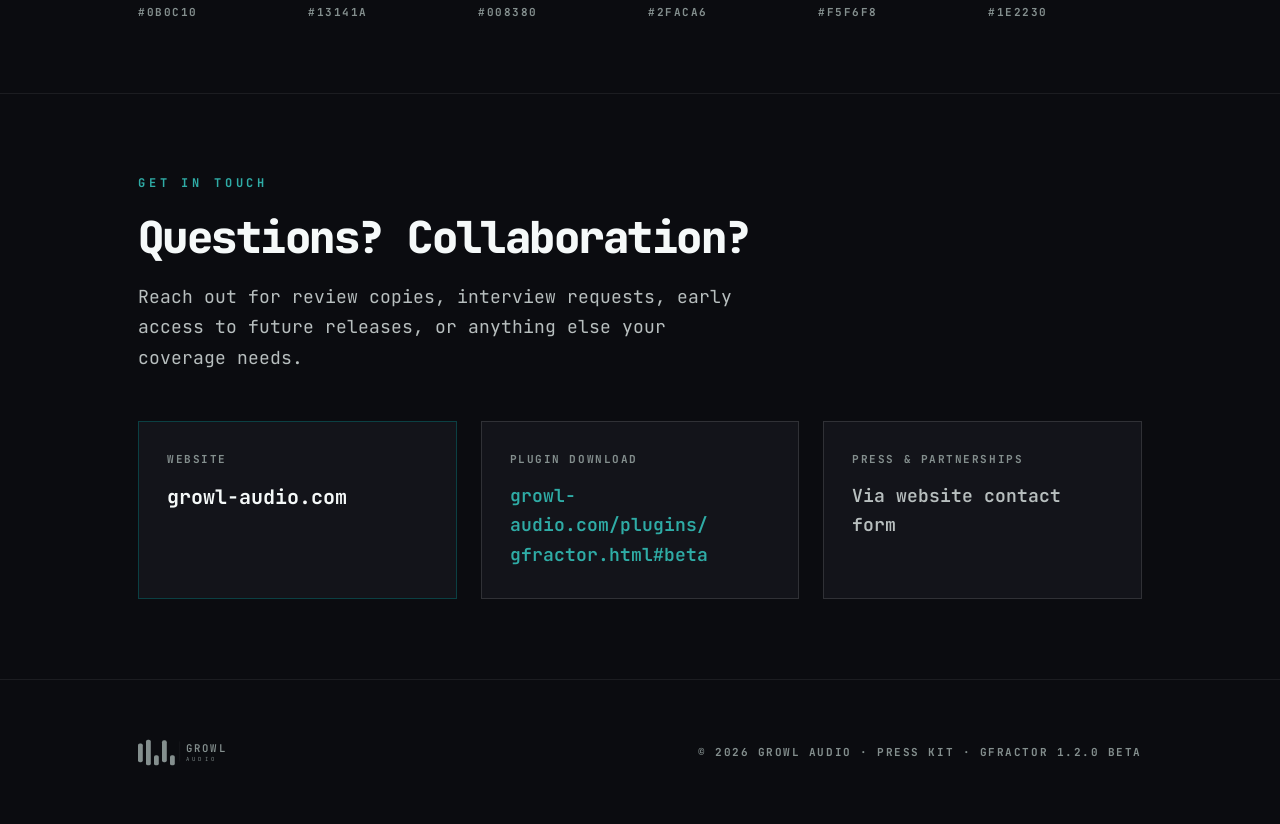
==== commit e19521b1: "Use HQ 1762x1040 plugin screenshot" ====
--- a/Press Kit - gFractor 1.2.0.html
+++ b/Press Kit - gFractor 1.2.0.html
@@ -171,7 +171,7 @@
     </div>
     <div style="display:flex;justify-content:space-between;align-items:center;margin-top:18px;">
       <div class="label">Screenshot — gFractor 1.2.0 Beta · free to use in coverage</div>
-      <div class="label teal">1100 × 628 px</div>
+      <div class="label teal">1762 × 1040 px</div>
     </div>
   </div>
 </section>
@@ -372,7 +372,7 @@
     <h2 class="headline">Logos &amp; media for your video.</h2>
     <p class="body" style="margin-bottom:28px;max-width:700px;">All assets free to use in editorial coverage of gFractor. Please do not alter the logo mark or colors outside of standard color corrections.</p>
 
-    <a class="dl-all" href="gfractor-press-kit.zip" download="gfractor-press-kit.zip"><svg viewBox="0 0 24 24"><path d="M12 3v12m0 0l-4-4m4 4l4-4M5 21h14"/></svg>Download all assets <span class="sz">ZIP · 205 KB</span></a>
+    <a class="dl-all" href="gfractor-press-kit.zip" download="gfractor-press-kit.zip"><svg viewBox="0 0 24 24"><path d="M12 3v12m0 0l-4-4m4 4l4-4M5 21h14"/></svg>Download all assets <span class="sz">ZIP · 428 KB</span></a>
 
     <div class="asset-grid">
       <div class="asset-card">
@@ -420,7 +420,7 @@
     <div class="panel" style="margin-top:32px;padding:28px 32px;display:flex;align-items:center;justify-content:space-between;gap:24px;">
       <div>
         <div class="title" style="font-size:18px;margin-bottom:6px;">Plugin screenshot</div>
-        <div class="body" style="font-size:15px;">assets/gfractor-shot.png · 1100 × 628 · free to use in editorial coverage.</div>
+        <div class="body" style="font-size:15px;">assets/gfractor-shot.png · 1762 × 1040 · free to use in editorial coverage.</div>
       </div>
       <a class="dl" href="assets/gfractor-shot.png" download="gfractor-1.2.0-screenshot.png"><svg viewBox="0 0 24 24"><path d="M12 3v12m0 0l-4-4m4 4l4-4M5 21h14"/></svg>Download PNG</a>
     </div>
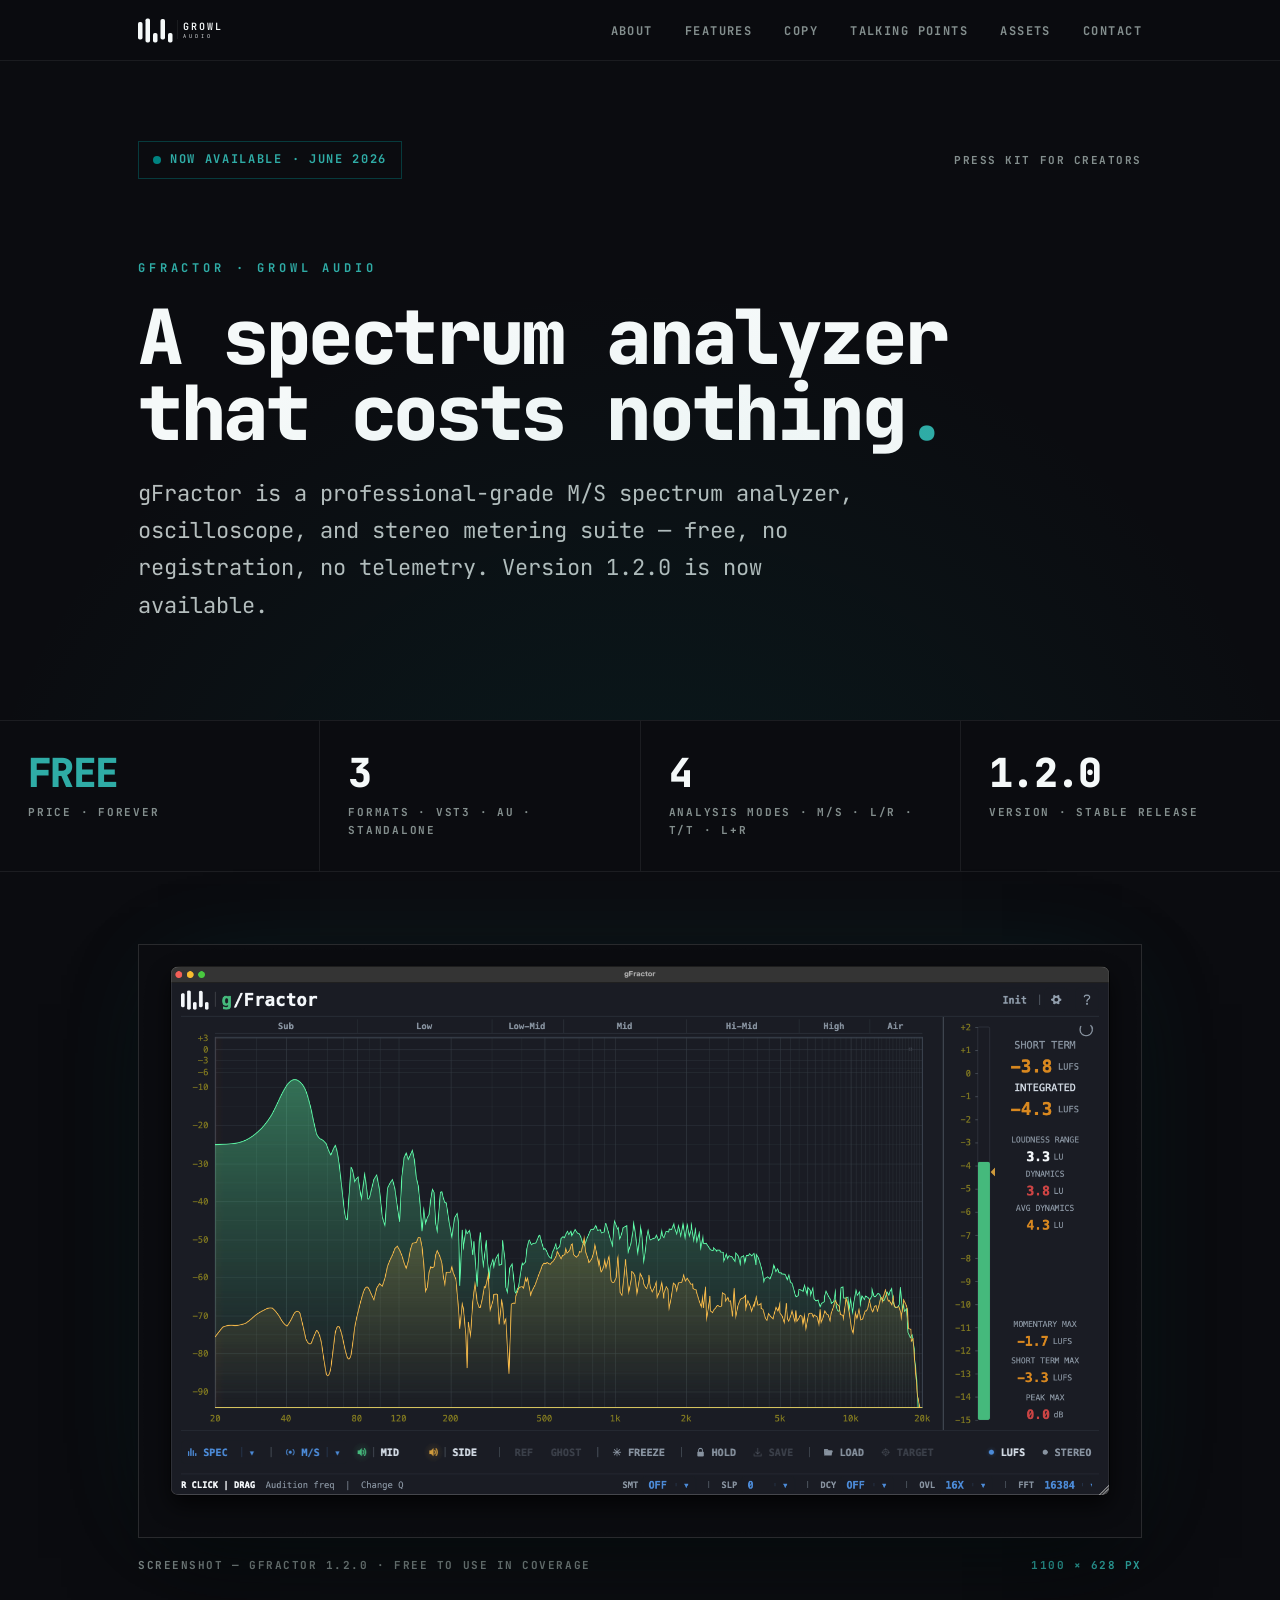
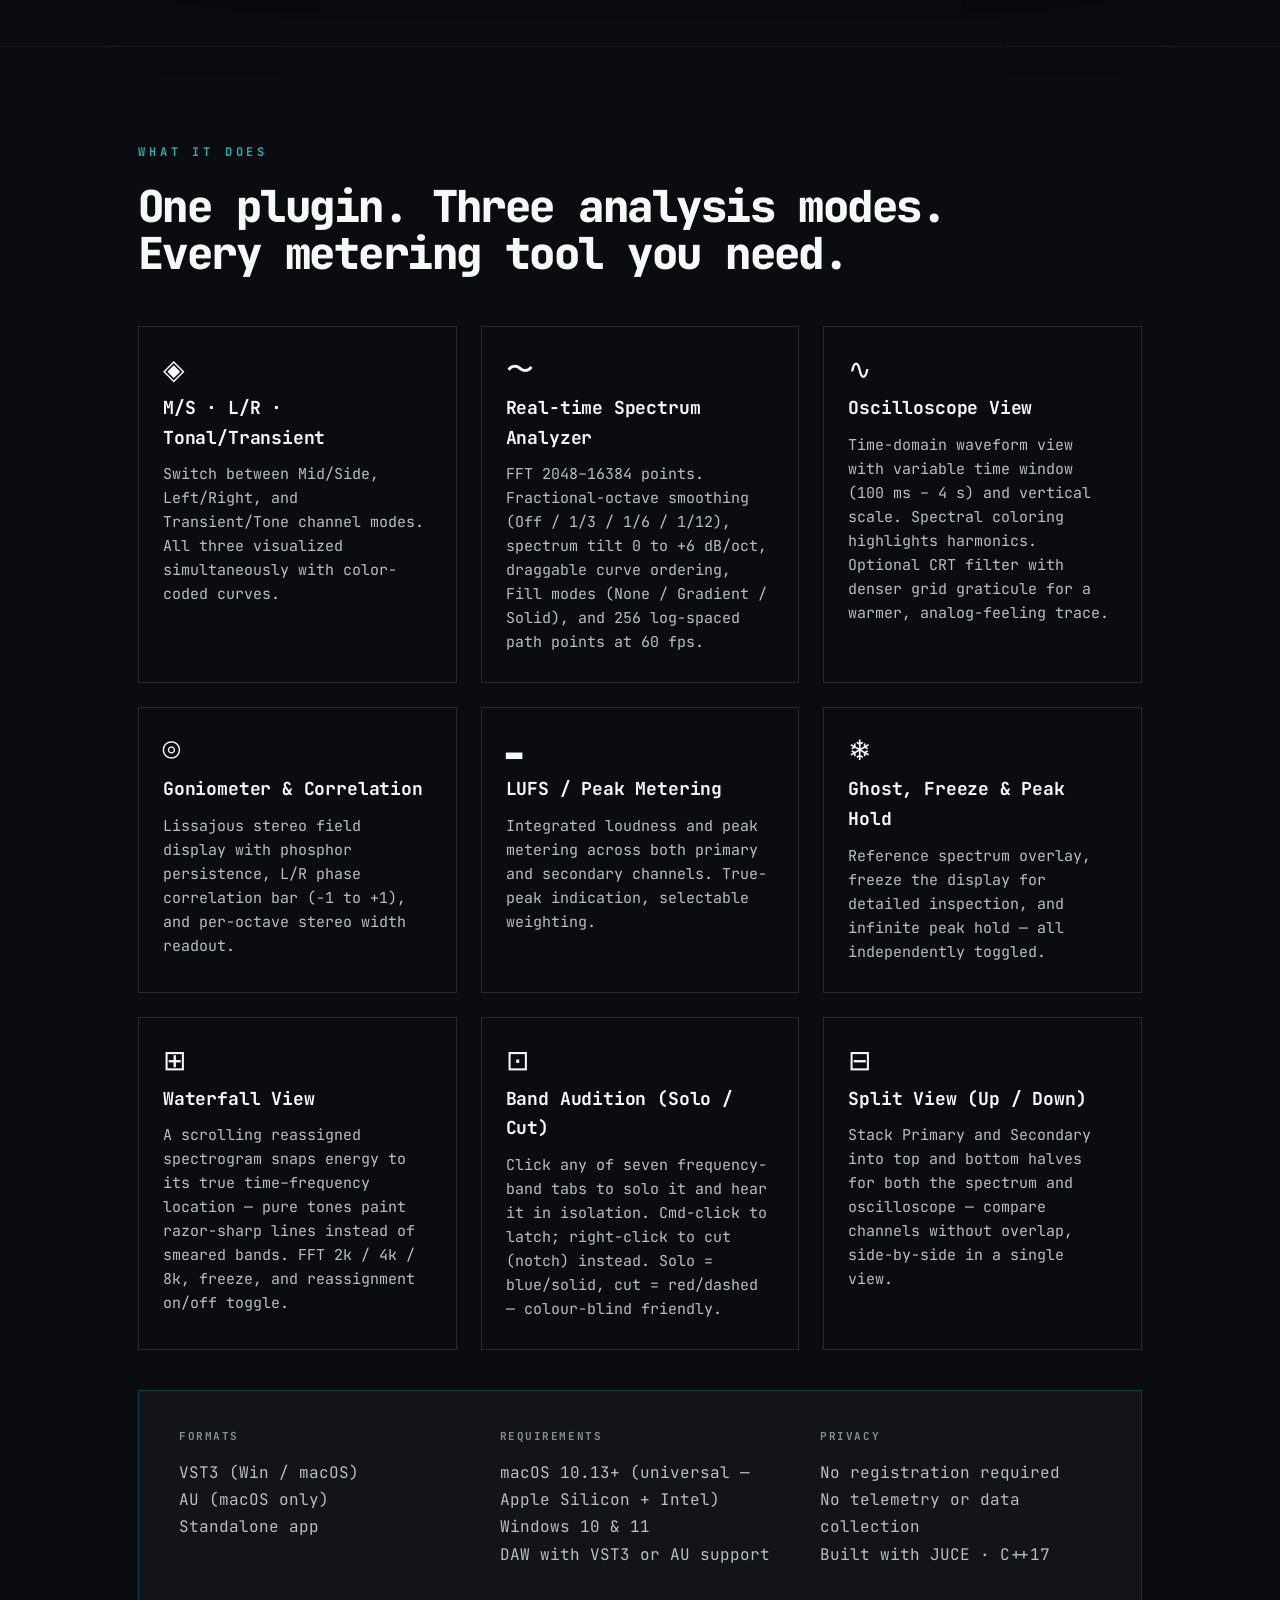
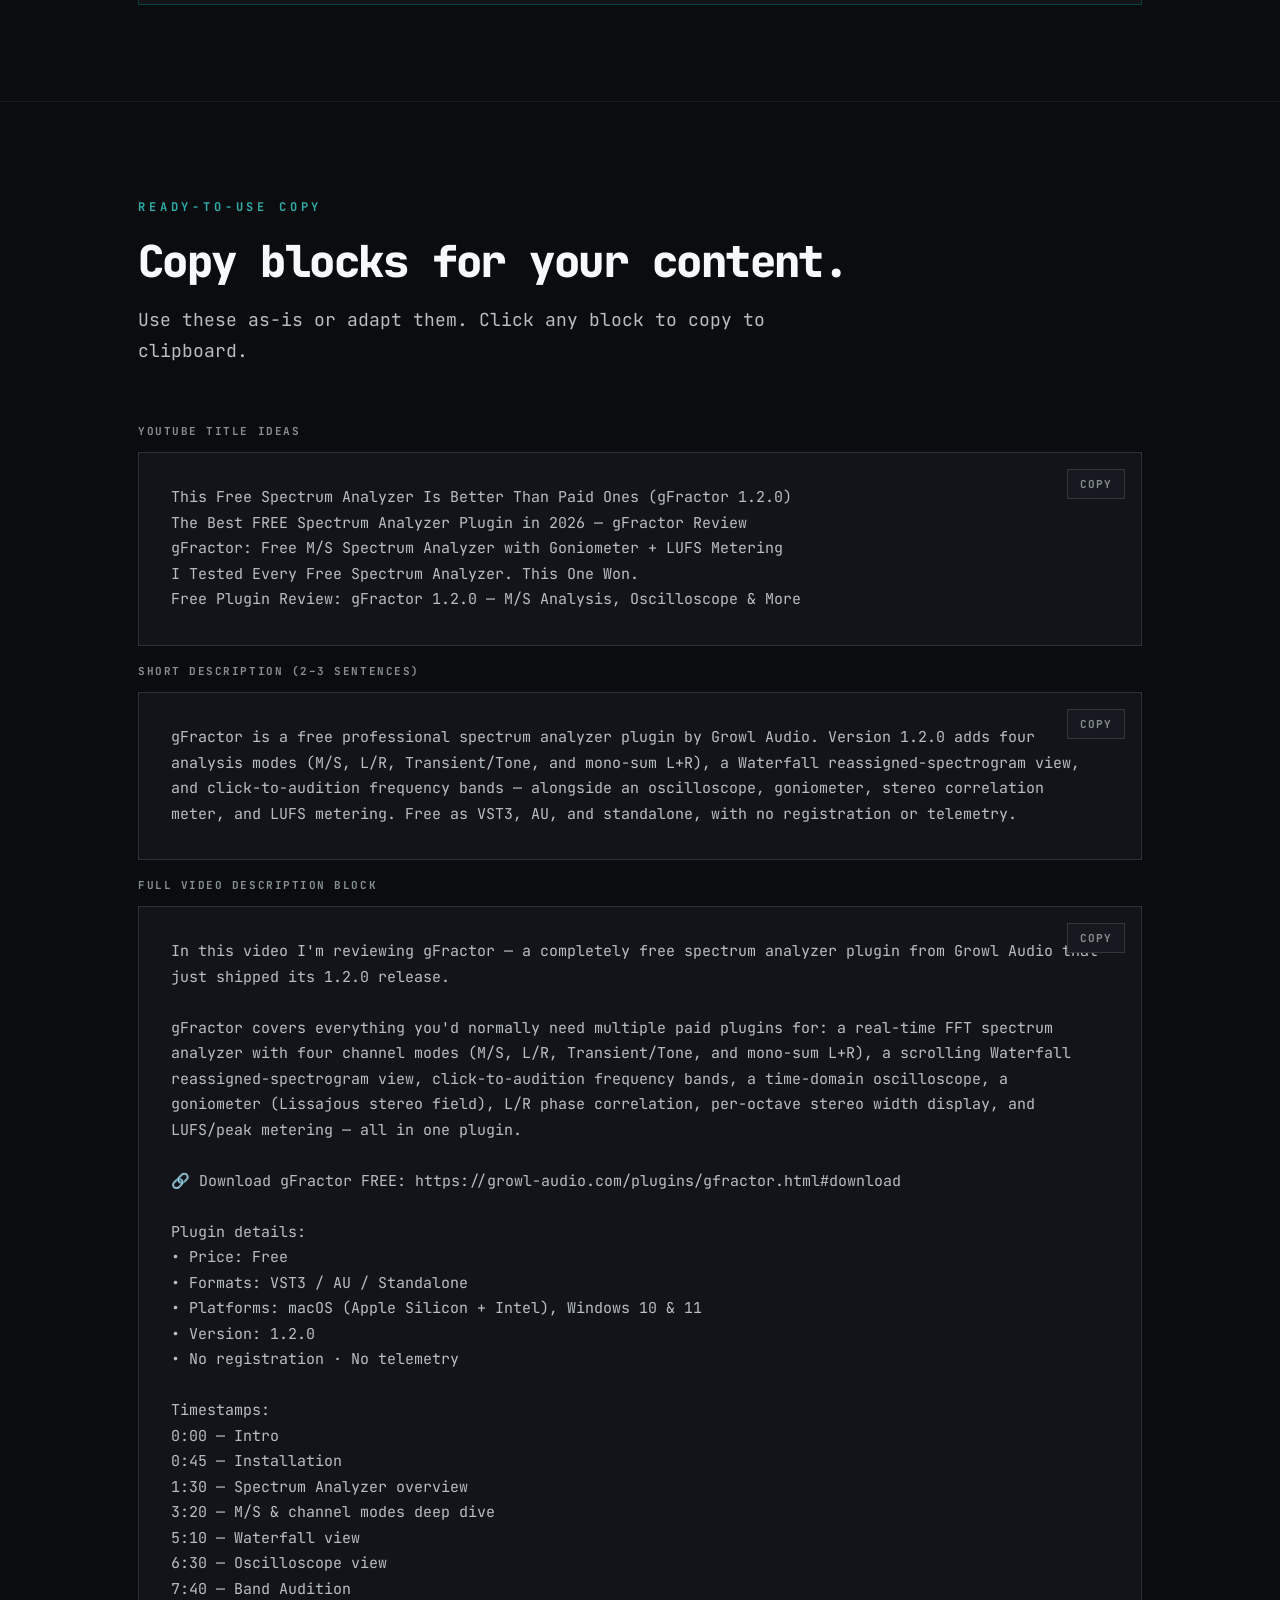
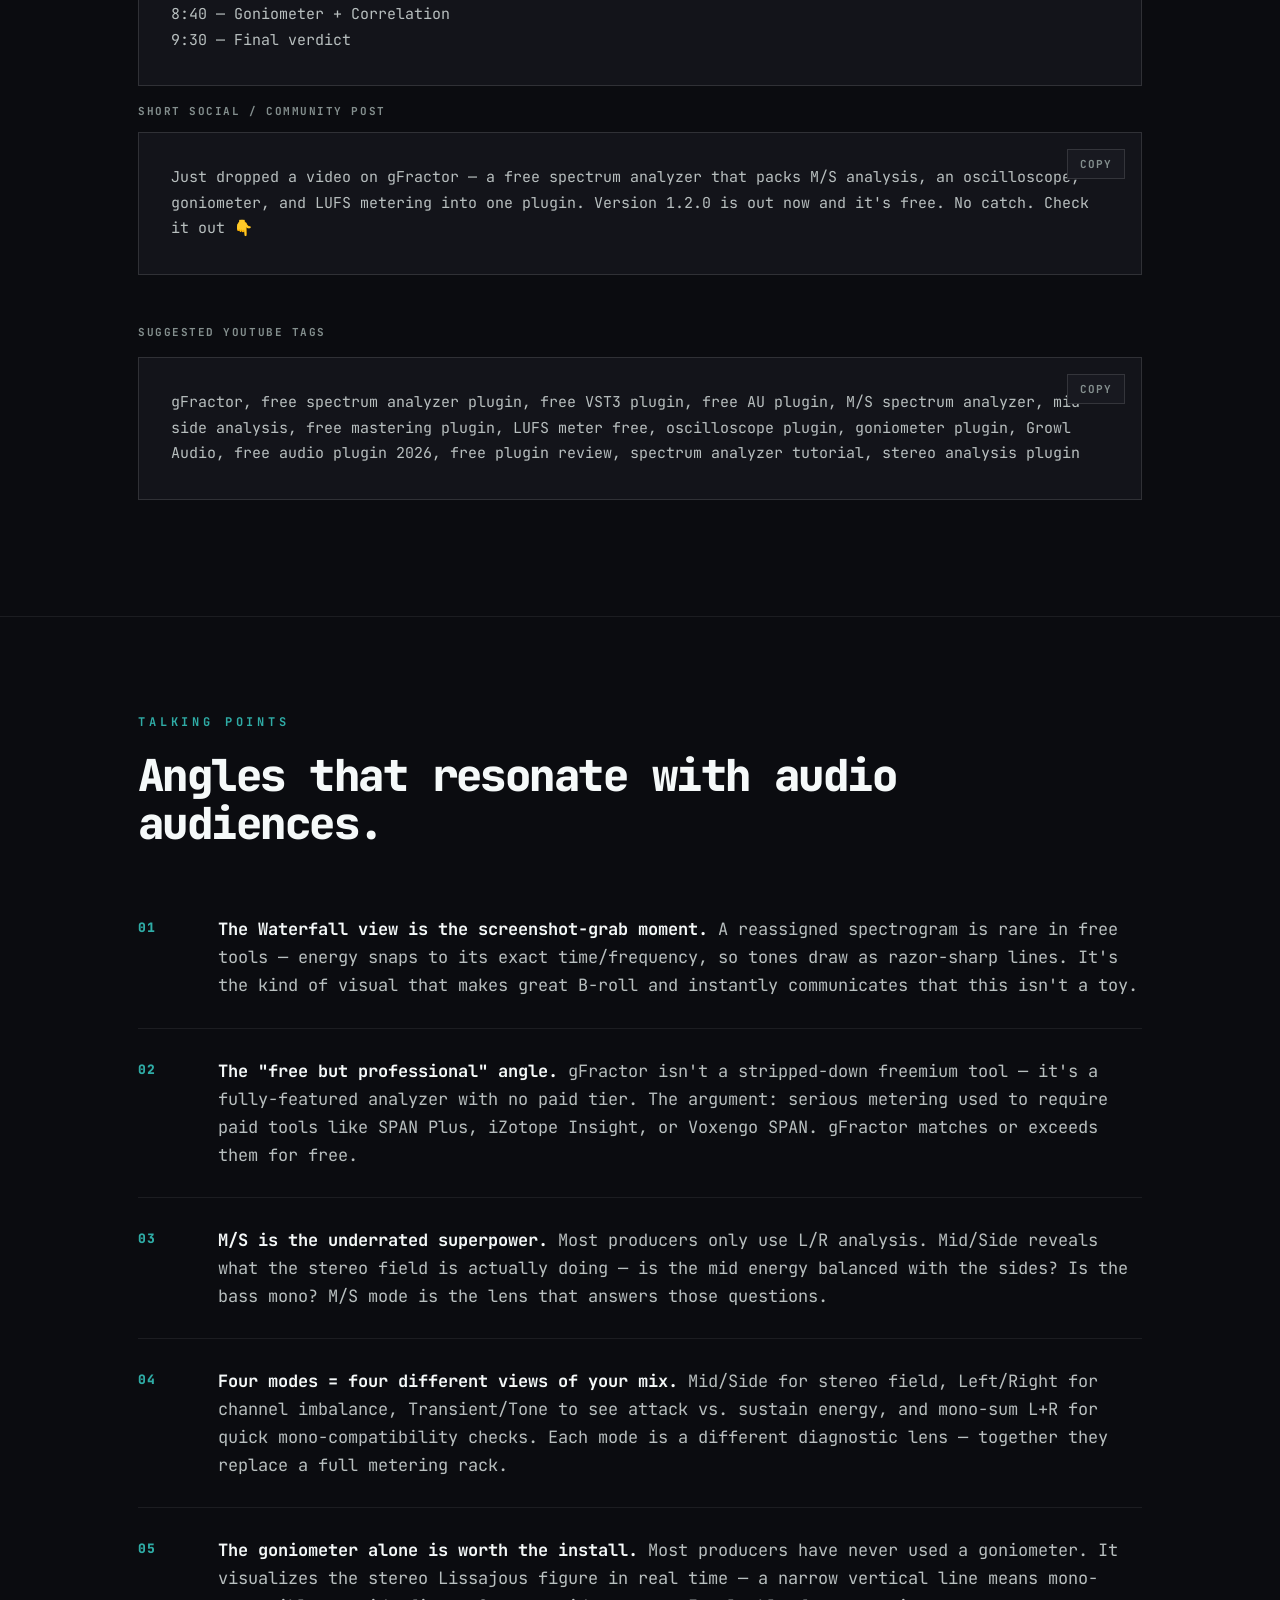
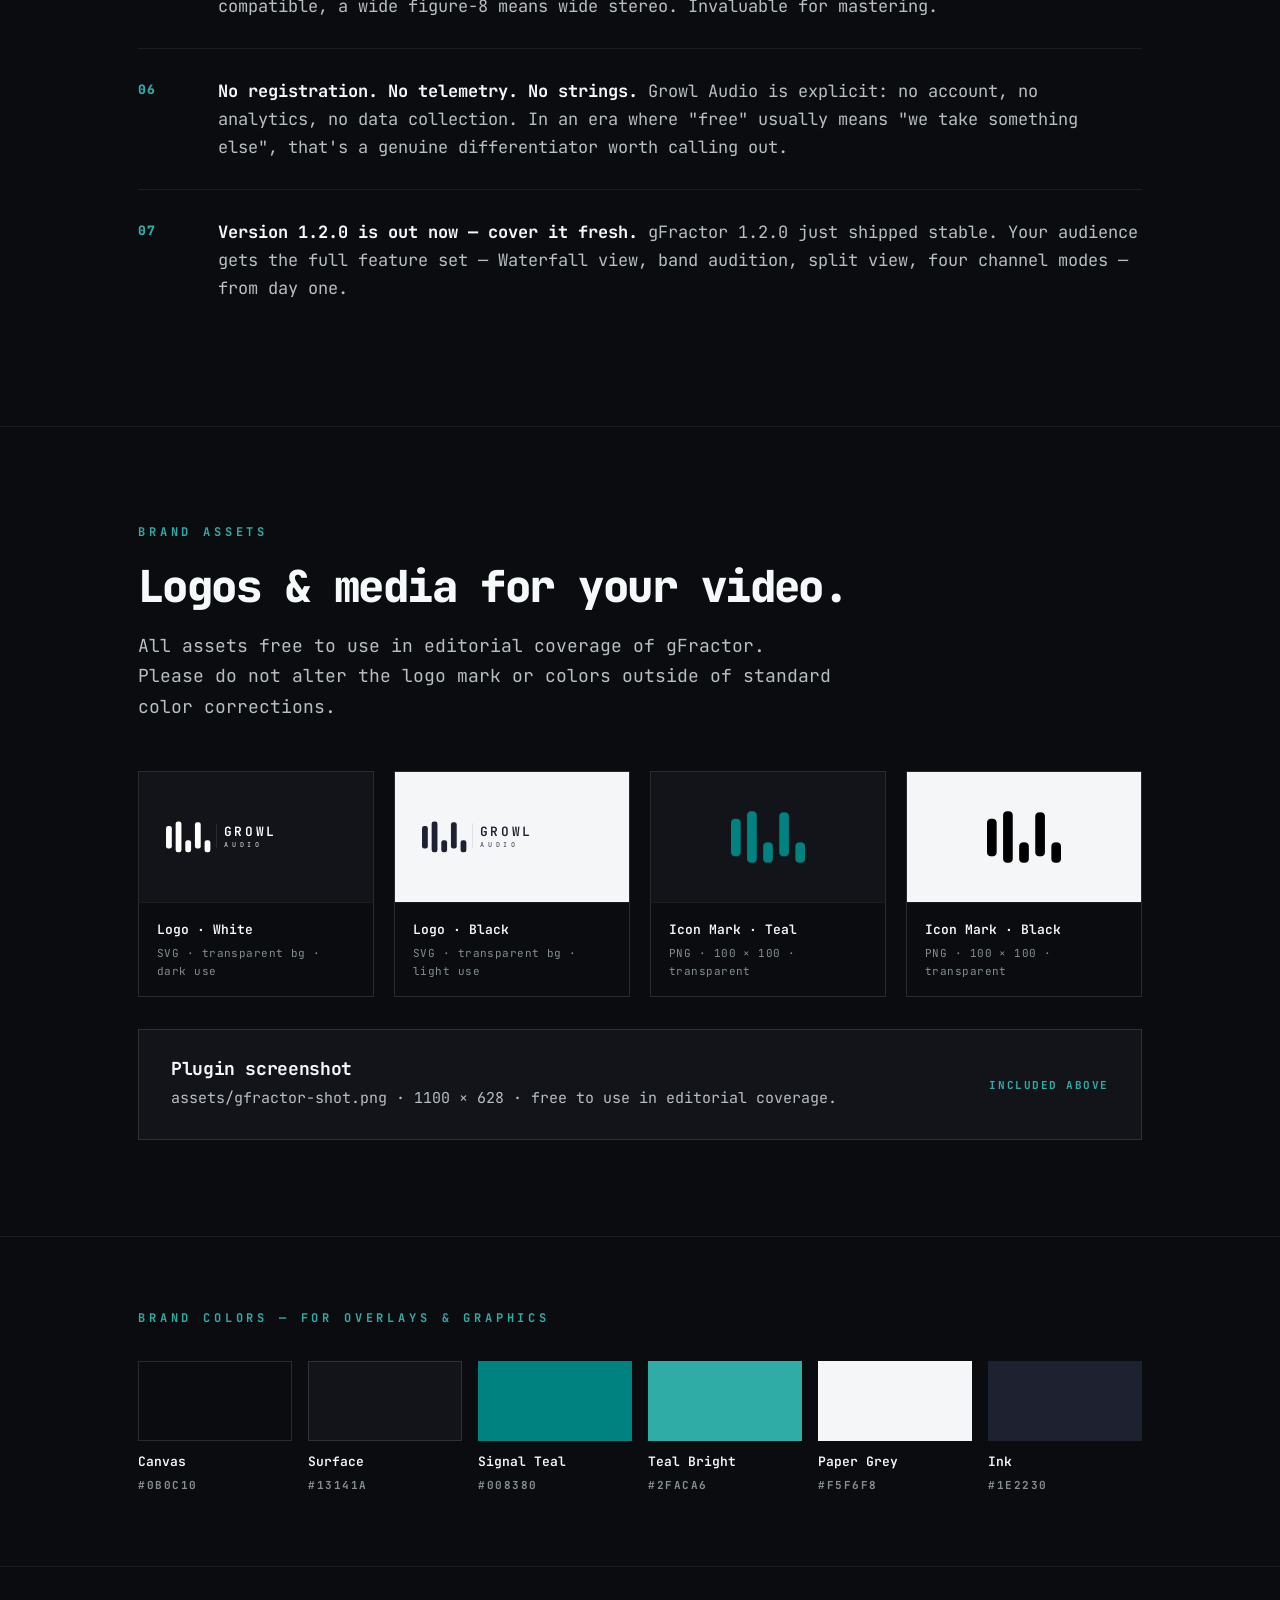
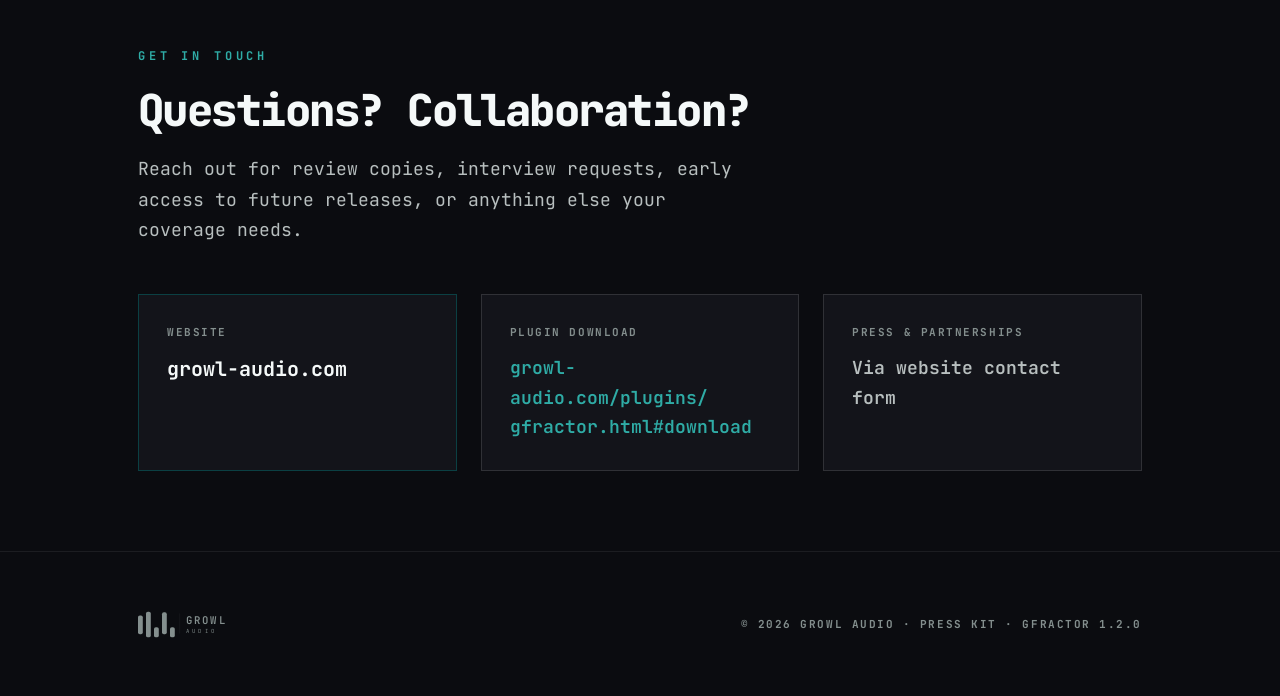
==== commit 257c1561: "docs: de-Beta press kit for stable 1.2.0 release - Sync Press Kit HTML from gFractor/Docs (Beta word" ====
--- a/Press Kit - gFractor 1.2.0.html
+++ b/Press Kit - gFractor 1.2.0.html
@@ -3,7 +3,7 @@
 <head>
 <meta charset="utf-8"/>
 <title>Growl Audio · gFractor — Press Kit</title>
-<meta name="description" content="Press kit for YouTube creators covering gFractor 1.2.0 Beta — free M/S spectrum analyzer by Growl Audio.">
+<meta name="description" content="Press kit for YouTube creators covering gFractor 1.2.0 — free M/S spectrum analyzer by Growl Audio.">
 <link rel="preconnect" href="https://fonts.googleapis.com">
 <link rel="preconnect" href="https://fonts.gstatic.com" crossorigin>
 <link href="https://fonts.googleapis.com/css2?family=JetBrains+Mono:wght@300;400;500;600;700;800&display=swap" rel="stylesheet">
@@ -92,13 +92,6 @@
 .asset-card .meta{padding:16px 18px;border-top:1px solid var(--border);display:flex;flex-direction:column;gap:4px;}
 .asset-card .meta .name{font-size:13px;font-weight:600;color:var(--text);}
 .asset-card .meta .spec{font-size:11px;color:var(--text-3);letter-spacing:0.04em;}
-.dl{display:inline-flex;align-items:center;gap:7px;margin-top:10px;font-size:11px;font-weight:700;letter-spacing:0.14em;text-transform:uppercase;color:var(--accent-text);text-decoration:none;border:1px solid rgba(0,131,128,0.4);padding:7px 12px;align-self:flex-start;transition:background 0.15s,border-color 0.15s;}
-.dl:hover{background:rgba(0,131,128,0.12);border-color:var(--accent);}
-.dl svg{width:13px;height:13px;fill:none;stroke:currentColor;stroke-width:2;stroke-linecap:round;stroke-linejoin:round;}
-.dl-all{display:inline-flex;align-items:center;gap:10px;font-size:13px;font-weight:700;letter-spacing:0.12em;text-transform:uppercase;color:var(--bg);text-decoration:none;background:var(--accent);padding:15px 26px;margin-bottom:48px;transition:background 0.15s;}
-.dl-all:hover{background:var(--accent-text);}
-.dl-all svg{width:17px;height:17px;fill:none;stroke:currentColor;stroke-width:2;stroke-linecap:round;stroke-linejoin:round;}
-.dl-all .sz{font-weight:400;letter-spacing:0.04em;text-transform:none;opacity:0.7;}
 
 /* ── tags ──────────────────────────────────────────────── */
 .tag-grid{display:flex;flex-wrap:wrap;gap:10px;}
@@ -144,12 +137,12 @@
 <section id="hero">
   <div class="container">
     <div class="hero-top">
-      <div class="badge"><span class="dot"></span>Public Beta · June 2026</div>
+      <div class="badge"><span class="dot"></span>Now Available · June 2026</div>
       <div class="label" style="color:var(--text-3);">Press Kit for Creators</div>
     </div>
     <div class="kicker">gFractor · Growl Audio</div>
     <h1 class="display">A spectrum analyzer<br>that costs nothing<span style="color:var(--accent-text);">.</span></h1>
-    <p class="body" style="max-width:760px;font-size:22px;">gFractor is a professional-grade M/S spectrum analyzer, oscilloscope, and stereo metering suite — free, no registration, no telemetry. Version 1.2.0 enters public beta.</p>
+    <p class="body" style="max-width:760px;font-size:22px;">gFractor is a professional-grade M/S spectrum analyzer, oscilloscope, and stereo metering suite — free, no registration, no telemetry. Version 1.2.0 is now available.</p>
   </div>
 </section>
 
@@ -159,7 +152,7 @@
     <div class="fact"><div class="val teal">FREE</div><div class="key">Price · forever</div></div>
     <div class="fact"><div class="val">3</div><div class="key">Formats · VST3 · AU · Standalone</div></div>
     <div class="fact"><div class="val">4</div><div class="key">Analysis modes · M/S · L/R · T/T · L+R</div></div>
-    <div class="fact"><div class="val">1.2.0</div><div class="key">Version · public beta</div></div>
+    <div class="fact"><div class="val">1.2.0</div><div class="key">Version · stable release</div></div>
   </div>
 </section>
 
@@ -170,8 +163,8 @@
       <img src="assets/gfractor-shot.png" alt="gFractor 1.2.0 — spectrum analyzer with LUFS metering panel open" loading="lazy"/>
     </div>
     <div style="display:flex;justify-content:space-between;align-items:center;margin-top:18px;">
-      <div class="label">Screenshot — gFractor 1.2.0 Beta · free to use in coverage</div>
-      <div class="label teal">1762 × 1040 px</div>
+      <div class="label">Screenshot — gFractor 1.2.0 · free to use in coverage</div>
+      <div class="label teal">1100 × 628 px</div>
     </div>
   </div>
 </section>
@@ -263,7 +256,7 @@
 The Best FREE Spectrum Analyzer Plugin in 2026 — gFractor Review
 gFractor: Free M/S Spectrum Analyzer with Goniometer + LUFS Metering
 I Tested Every Free Spectrum Analyzer. This One Won.
-Free Plugin Review: gFractor 1.2.0 Beta — M/S Analysis, Oscilloscope &amp; More</pre>
+Free Plugin Review: gFractor 1.2.0 — M/S Analysis, Oscilloscope &amp; More</pre>
         </div>
       </div>
 
@@ -279,17 +272,17 @@
         <div class="label" style="margin-bottom:12px;">Full video description block</div>
         <div class="copy-block" data-copy>
           <button class="copy-btn" onclick="copyBlock(this)">Copy</button>
-          <pre>In this video I'm reviewing gFractor — a completely free spectrum analyzer plugin from Growl Audio that just entered public beta with version 1.2.0.
+          <pre>In this video I'm reviewing gFractor — a completely free spectrum analyzer plugin from Growl Audio that just shipped its 1.2.0 release.
 
 gFractor covers everything you'd normally need multiple paid plugins for: a real-time FFT spectrum analyzer with four channel modes (M/S, L/R, Transient/Tone, and mono-sum L+R), a scrolling Waterfall reassigned-spectrogram view, click-to-audition frequency bands, a time-domain oscilloscope, a goniometer (Lissajous stereo field), L/R phase correlation, per-octave stereo width display, and LUFS/peak metering — all in one plugin.
 
-🔗 Download gFractor FREE: https://growl-audio.com/plugins/gfractor.html#beta
+🔗 Download gFractor FREE: https://growl-audio.com/plugins/gfractor.html#download
 
 Plugin details:
 • Price: Free
 • Formats: VST3 / AU / Standalone
 • Platforms: macOS (Apple Silicon + Intel), Windows 10 &amp; 11
-• Version: 1.2.0 Beta
+• Version: 1.2.0
 • No registration · No telemetry
 
 Timestamps:
@@ -309,7 +302,7 @@
         <div class="label" style="margin-bottom:12px;">Short social / community post</div>
         <div class="copy-block" data-copy>
           <button class="copy-btn" onclick="copyBlock(this)">Copy</button>
-          <pre>Just dropped a video on gFractor — a free spectrum analyzer that packs M/S analysis, an oscilloscope, goniometer, and LUFS metering into one plugin. It's in public beta now and it's free. No catch. Check it out 👇</pre>
+          <pre>Just dropped a video on gFractor — a free spectrum analyzer that packs M/S analysis, an oscilloscope, goniometer, and LUFS metering into one plugin. Version 1.2.0 is out now and it's free. No catch. Check it out 👇</pre>
         </div>
       </div>
 
@@ -359,7 +352,7 @@
       </div>
       <div class="tp">
         <div class="num">07</div>
-        <div class="text"><strong>Version 1.2.0 is a beta — you're covering it first.</strong> This is a public beta, which means your audience gets early access and can shape the final release. That's a compelling reason to cover it now rather than waiting for 1.2.0 stable.</div>
+        <div class="text"><strong>Version 1.2.0 is out now — cover it fresh.</strong> gFractor 1.2.0 just shipped stable. Your audience gets the full feature set — Waterfall view, band audition, split view, four channel modes — from day one.</div>
       </div>
     </div>
   </div>
@@ -370,9 +363,7 @@
   <div class="container">
     <div class="kicker">Brand assets</div>
     <h2 class="headline">Logos &amp; media for your video.</h2>
-    <p class="body" style="margin-bottom:28px;max-width:700px;">All assets free to use in editorial coverage of gFractor. Please do not alter the logo mark or colors outside of standard color corrections.</p>
-
-    <a class="dl-all" href="gfractor-press-kit.zip" download="gfractor-press-kit.zip"><svg viewBox="0 0 24 24"><path d="M12 3v12m0 0l-4-4m4 4l4-4M5 21h14"/></svg>Download all assets <span class="sz">ZIP · 428 KB</span></a>
+    <p class="body" style="margin-bottom:48px;max-width:700px;">All assets free to use in editorial coverage of gFractor. Please do not alter the logo mark or colors outside of standard color corrections.</p>
 
     <div class="asset-grid">
       <div class="asset-card">
@@ -385,8 +376,7 @@
             <text x="90" y="46" font-family="'JetBrains Mono',monospace" font-weight="300" font-size="10.5" letter-spacing="6">AUDIO</text>
           </svg>
         </div>
-        <div class="meta"><div class="name">Logo · White</div><div class="spec">SVG · transparent bg · dark use</div>
-          <a class="dl" href="assets/logo-white.svg" download="growl-audio-logo-white.svg"><svg viewBox="0 0 24 24"><path d="M12 3v12m0 0l-4-4m4 4l4-4M5 21h14"/></svg>Download SVG</a></div>
+        <div class="meta"><div class="name">Logo · White</div><div class="spec">SVG · transparent bg · dark use</div></div>
       </div>
       <div class="asset-card">
         <div class="preview on-light">
@@ -398,31 +388,28 @@
             <text x="90" y="46" font-family="'JetBrains Mono',monospace" font-weight="300" font-size="10.5" letter-spacing="6">AUDIO</text>
           </svg>
         </div>
-        <div class="meta"><div class="name">Logo · Black</div><div class="spec">SVG · transparent bg · light use</div>
-          <a class="dl" href="assets/logo-black.svg" download="growl-audio-logo-black.svg"><svg viewBox="0 0 24 24"><path d="M12 3v12m0 0l-4-4m4 4l4-4M5 21h14"/></svg>Download SVG</a></div>
+        <div class="meta"><div class="name">Logo · Black</div><div class="spec">SVG · transparent bg · light use</div></div>
       </div>
       <div class="asset-card">
         <div class="preview">
           <img src="assets/logo-green-100.png" width="100" height="100" alt="Growl Audio bar mark green 100px" style="display:block;image-rendering:pixelated;"/>
         </div>
-        <div class="meta"><div class="name">Icon Mark · Teal</div><div class="spec">PNG · 100 × 100 · transparent</div>
-          <a class="dl" href="assets/logo-green-100.png" download="growl-audio-mark-teal.png"><svg viewBox="0 0 24 24"><path d="M12 3v12m0 0l-4-4m4 4l4-4M5 21h14"/></svg>Download PNG</a></div>
+        <div class="meta"><div class="name">Icon Mark · Teal</div><div class="spec">PNG · 100 × 100 · transparent</div></div>
       </div>
       <div class="asset-card">
         <div class="preview on-light">
           <img src="assets/logo-black-100.png" width="100" height="100" alt="Growl Audio bar mark black 100px" style="display:block;image-rendering:pixelated;"/>
         </div>
-        <div class="meta"><div class="name">Icon Mark · Black</div><div class="spec">PNG · 100 × 100 · transparent</div>
-          <a class="dl" href="assets/logo-black-100.png" download="growl-audio-mark-black.png"><svg viewBox="0 0 24 24"><path d="M12 3v12m0 0l-4-4m4 4l4-4M5 21h14"/></svg>Download PNG</a></div>
+        <div class="meta"><div class="name">Icon Mark · Black</div><div class="spec">PNG · 100 × 100 · transparent</div></div>
       </div>
     </div>
 
     <div class="panel" style="margin-top:32px;padding:28px 32px;display:flex;align-items:center;justify-content:space-between;gap:24px;">
       <div>
         <div class="title" style="font-size:18px;margin-bottom:6px;">Plugin screenshot</div>
-        <div class="body" style="font-size:15px;">assets/gfractor-shot.png · 1762 × 1040 · free to use in editorial coverage.</div>
-      </div>
-      <a class="dl" href="assets/gfractor-shot.png" download="gfractor-1.2.0-screenshot.png"><svg viewBox="0 0 24 24"><path d="M12 3v12m0 0l-4-4m4 4l4-4M5 21h14"/></svg>Download PNG</a>
+        <div class="body" style="font-size:15px;">assets/gfractor-shot.png · 1100 × 628 · free to use in editorial coverage.</div>
+      </div>
+      <div class="label teal">Included above</div>
     </div>
 
   </div>
@@ -474,7 +461,7 @@
       </div>
       <div class="panel" style="padding:28px 28px;">
         <div class="label" style="margin-bottom:12px;">Plugin download</div>
-        <div style="font-size:18px;font-weight:600;color:var(--text-2);"><a href="https://growl-audio.com/plugins/gfractor.html#beta" style="color:var(--accent-text);text-decoration:none;">growl-audio.com/plugins/<wbr>gfractor.html#beta</a></div>
+        <div style="font-size:18px;font-weight:600;color:var(--text-2);"><a href="https://growl-audio.com/plugins/gfractor.html#download" style="color:var(--accent-text);text-decoration:none;">growl-audio.com/plugins/<wbr>gfractor.html#download</a></div>
       </div>
       <div class="panel" style="padding:28px 28px;">
         <div class="label" style="margin-bottom:12px;">Press &amp; Partnerships</div>
@@ -496,7 +483,7 @@
         <text x="90" y="30" font-family="'JetBrains Mono',monospace" font-weight="600" font-size="20" letter-spacing="4">GROWL</text>
         <text x="90" y="46" font-family="'JetBrains Mono',monospace" font-weight="300" font-size="10.5" letter-spacing="6">AUDIO</text>
       </svg>
-      <div class="label" style="color:var(--text-3);">© 2026 Growl Audio · Press Kit · gFractor 1.2.0 Beta</div>
+      <div class="label" style="color:var(--text-3);">© 2026 Growl Audio · Press Kit · gFractor 1.2.0</div>
     </div>
   </div>
 </footer>
